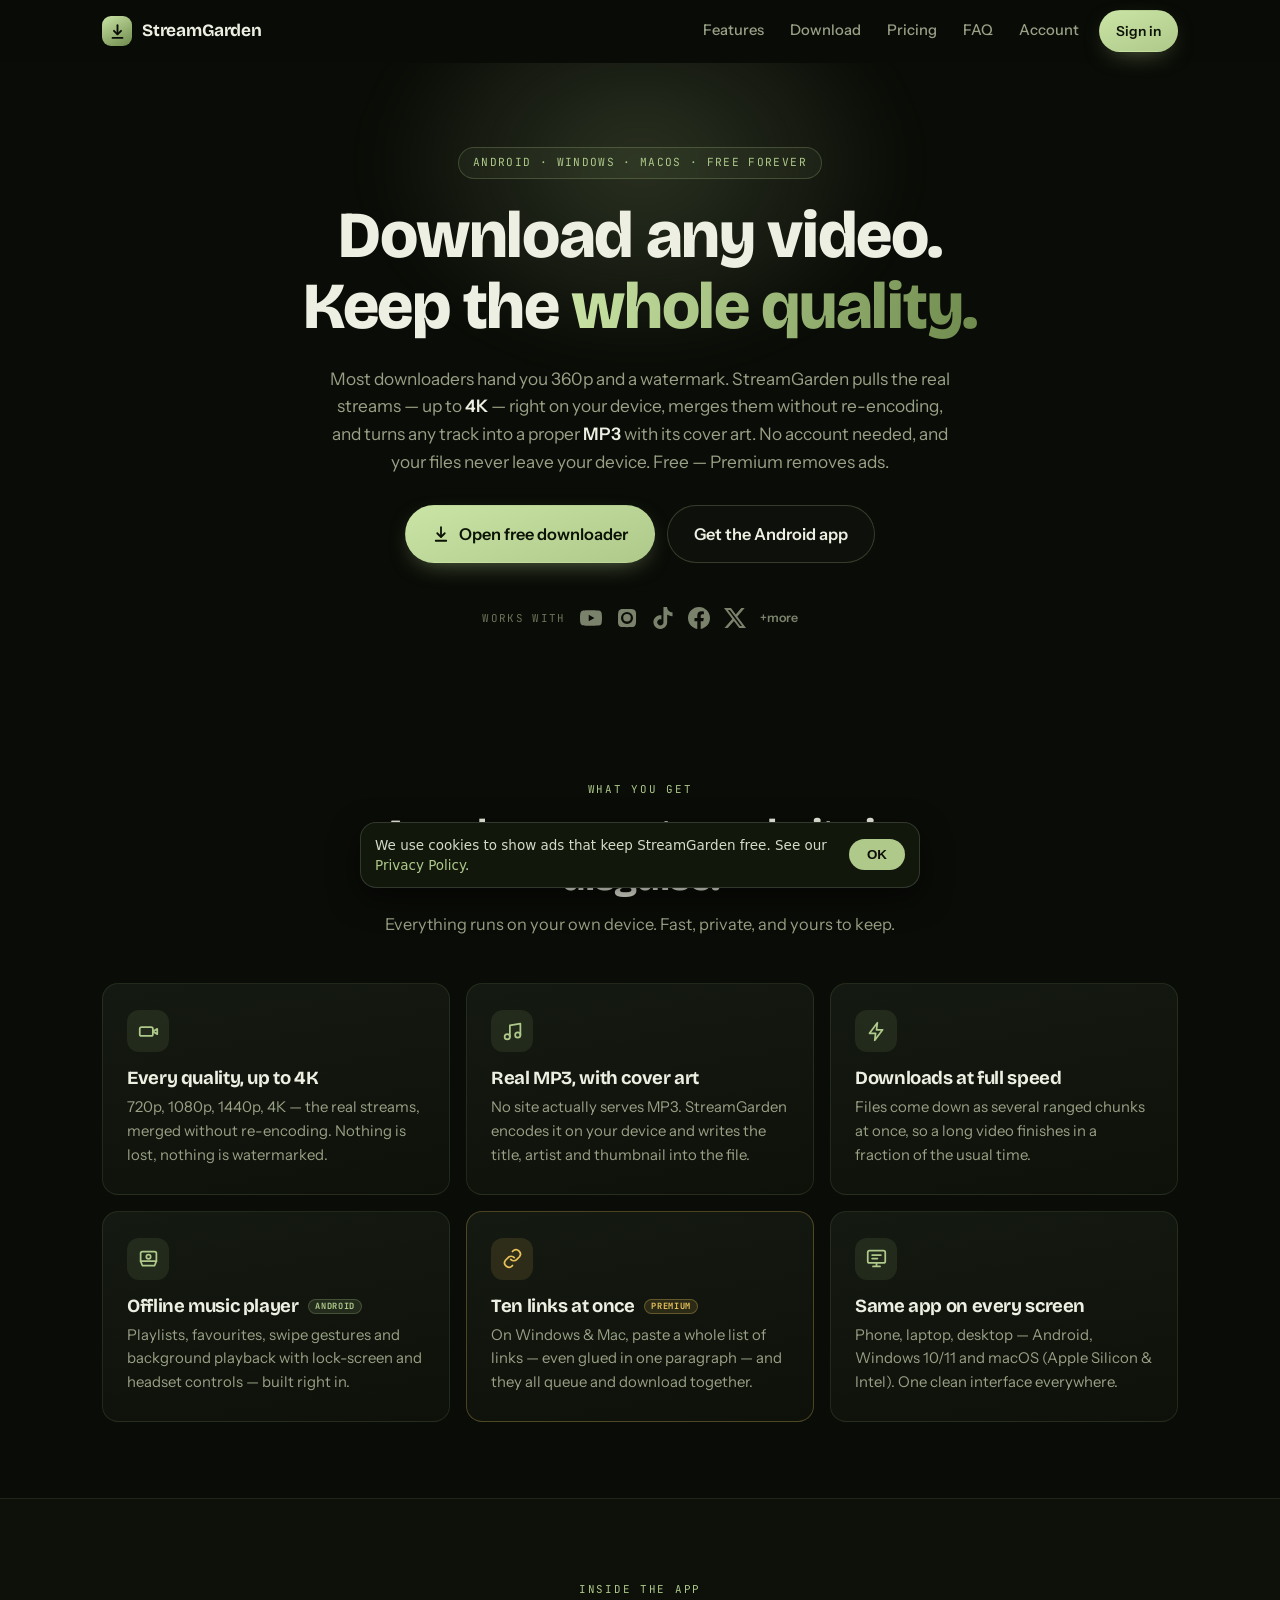
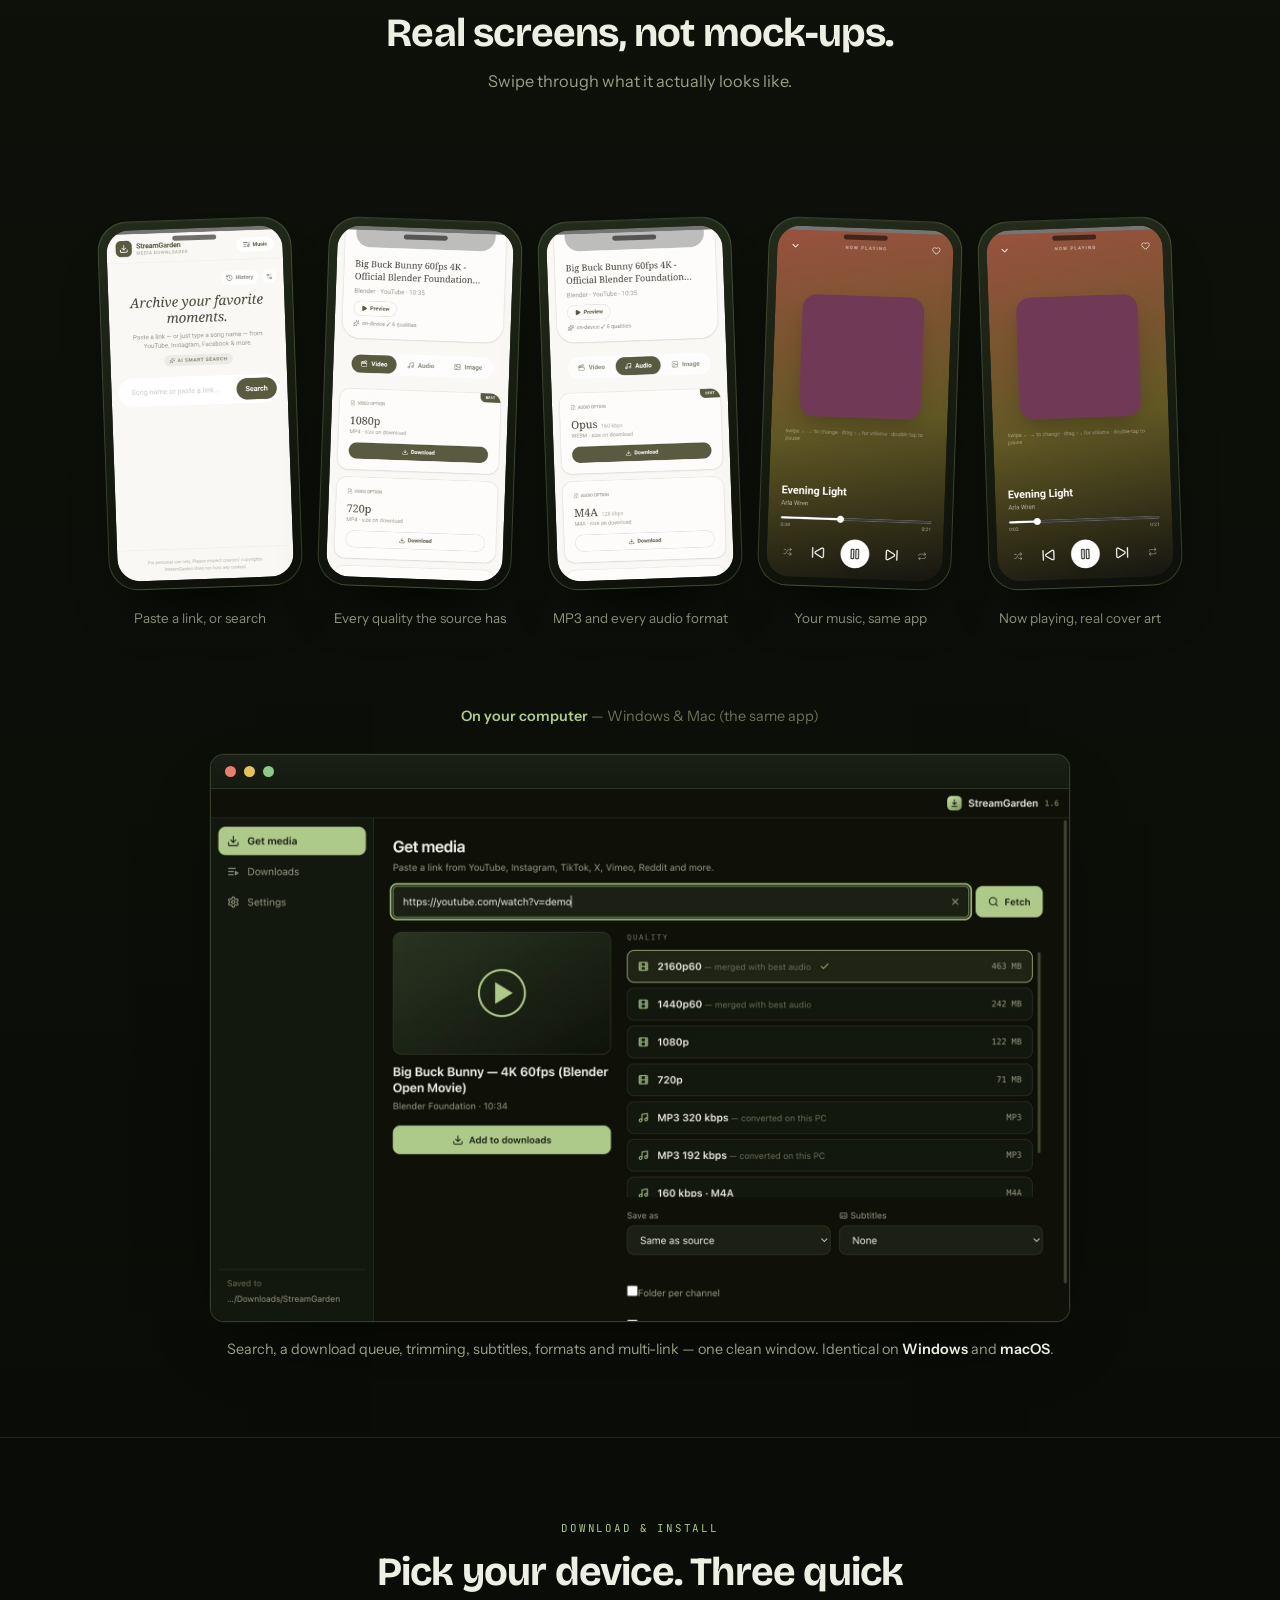
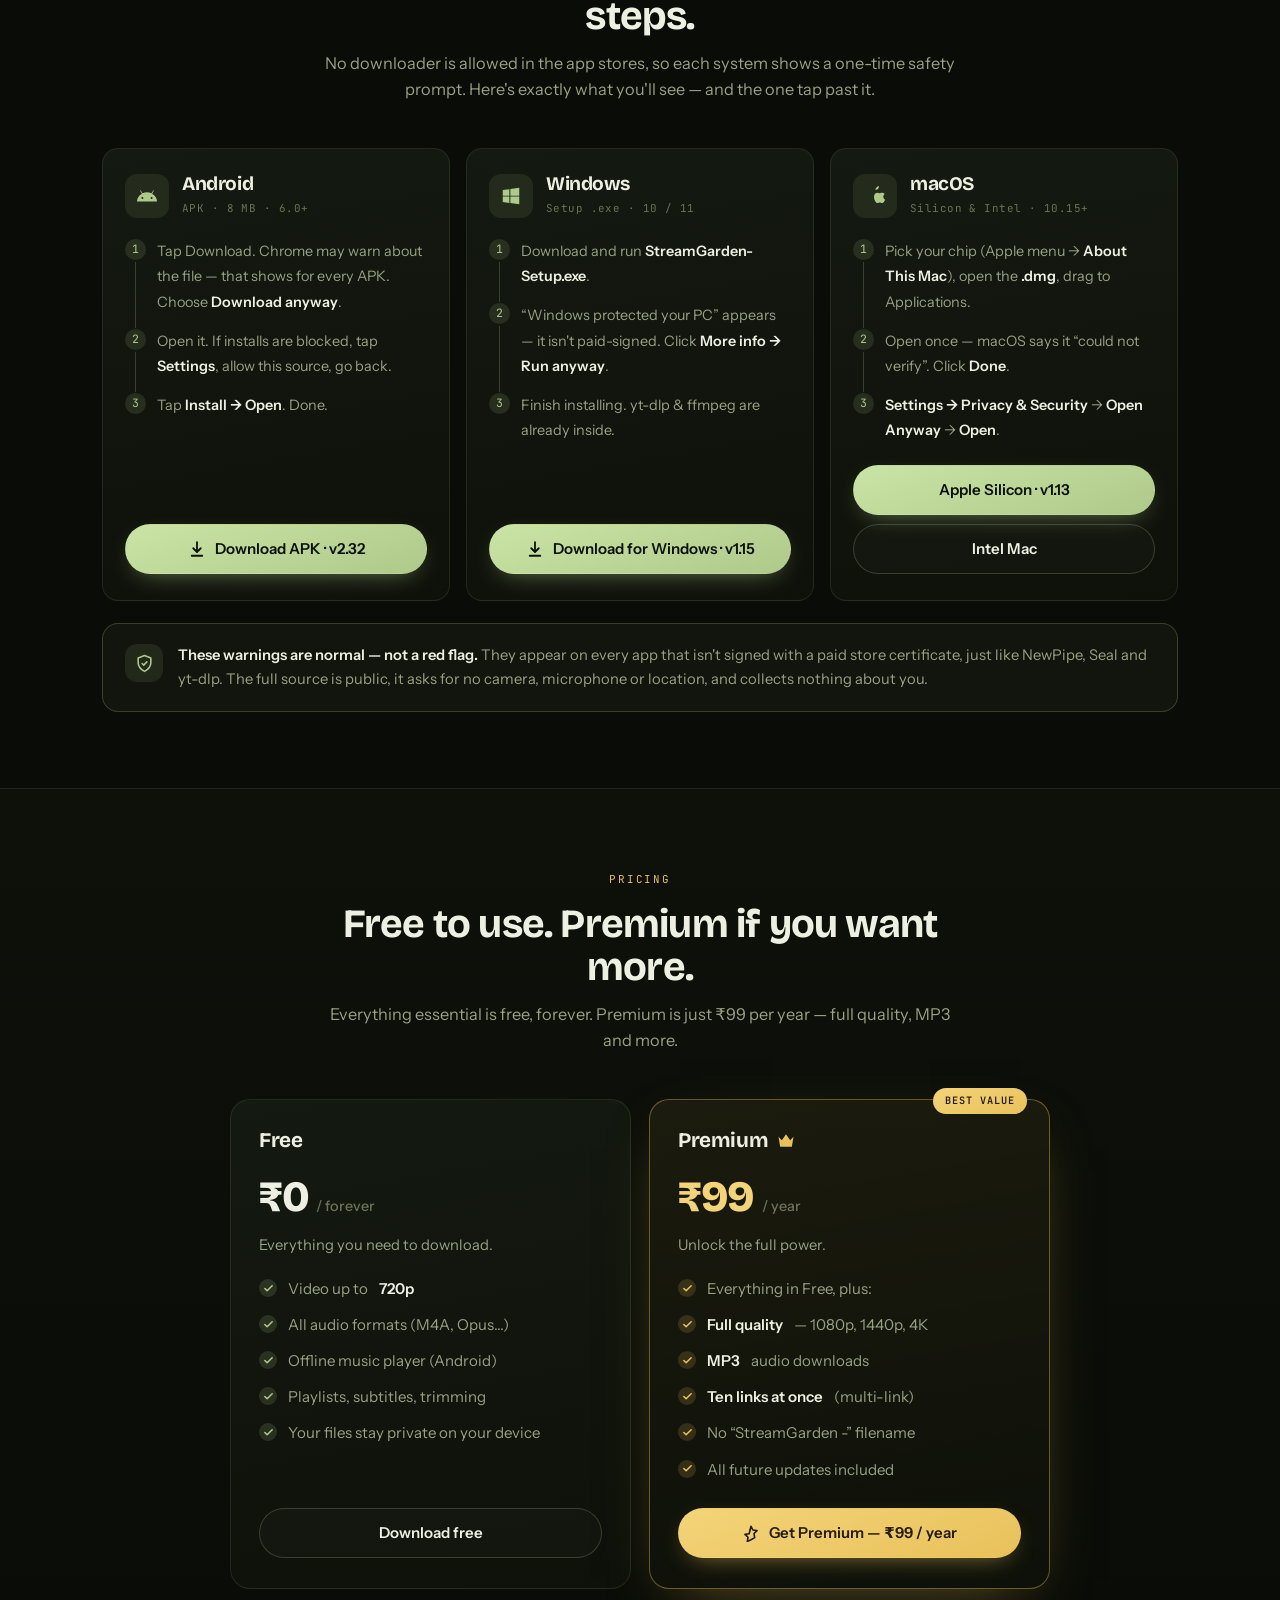
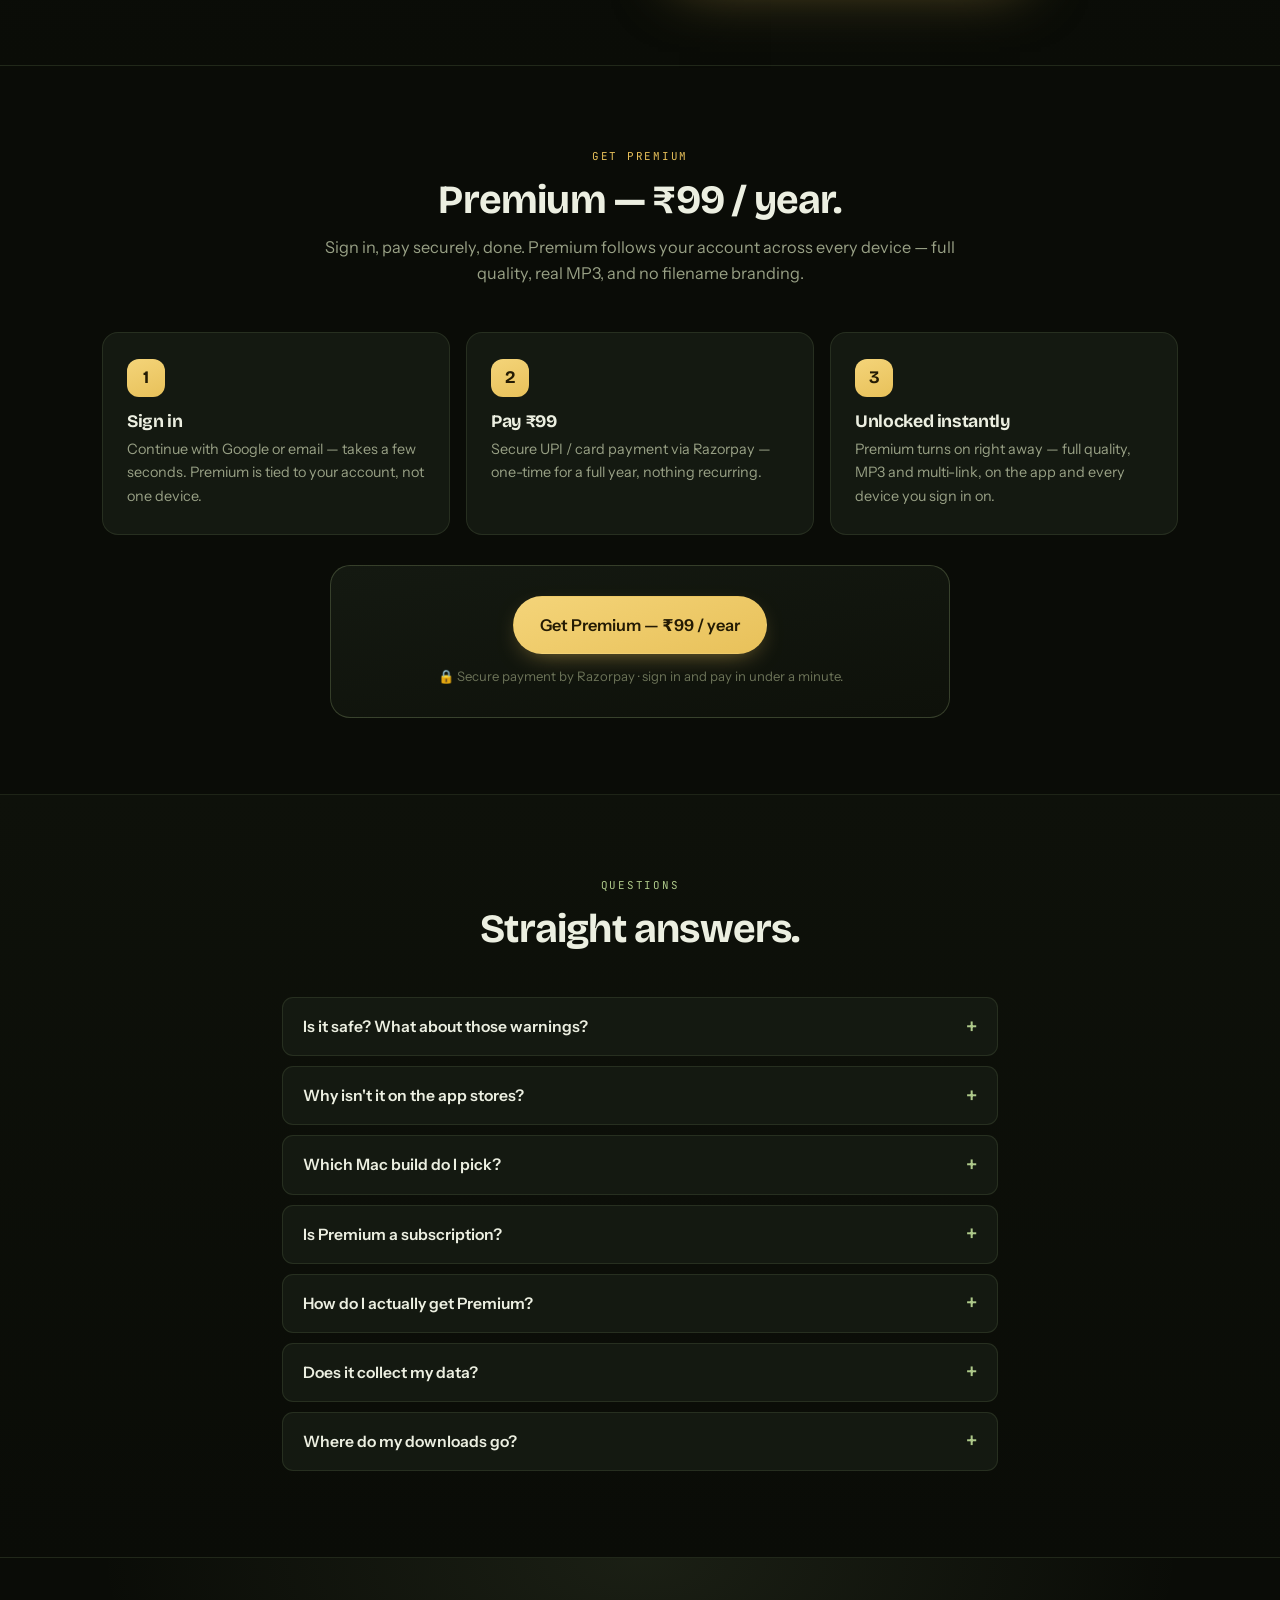
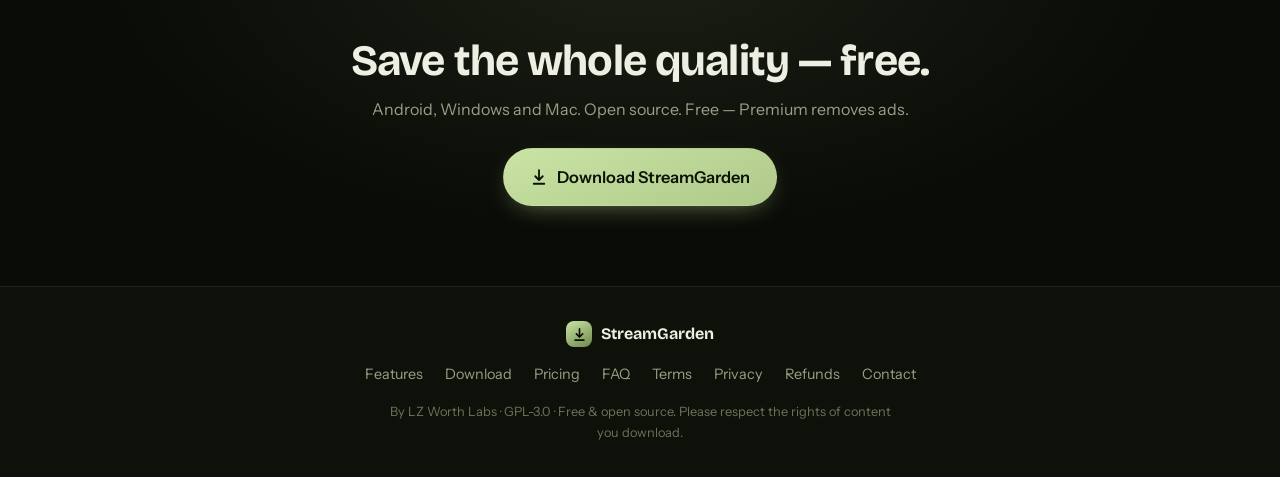
==== index.html @ 875a2d2d "Security: block foreign-site hotlinking of /api/dl; welcome email on new account (webhook + Gmail SM" ====
<!doctype html>
<html lang="en">
<head>
<meta charset="utf-8" />
<meta name="viewport" content="width=device-width, initial-scale=1, viewport-fit=cover" />
<title>StreamGarden — Free Video &amp; Audio Downloader for Android, Windows &amp; Mac</title>
<meta name="description" content="StreamGarden is a free, open-source video and audio downloader for Android, Windows and Mac. Save from YouTube, Instagram, TikTok, Facebook and more — every quality up to 4K, real MP3 with cover art. Free forever — go Premium to remove ads." />
<meta name="keywords" content="StreamGarden, streamgd, video downloader, audio downloader, YouTube downloader, Instagram downloader, TikTok downloader, MP3 downloader, 4K downloader, Android, Windows, Mac, free, open source" />
<meta name="author" content="LZ Worth Labs" />
<meta name="monetag" content="d1b7d76217ab1a507c1bd36895297cc0" />
<meta name="robots" content="index, follow, max-image-preview:large" />
<meta name="theme-color" content="#0A0C07" />
<link rel="canonical" href="https://streamgd.lzworth.in/" />

<meta property="og:type" content="website" />
<meta property="og:site_name" content="StreamGarden" />
<meta property="og:url" content="https://streamgd.lzworth.in/" />
<meta property="og:title" content="StreamGarden — download any video, keep the whole quality" />
<meta property="og:description" content="Free video &amp; audio downloader for Android, Windows and Mac. Every quality up to 4K, real MP3 with cover art, an offline music player. Open source. Free — Premium removes ads." />
<meta property="og:image" content="https://streamgd.lzworth.in/shots/04-qualities.jpg" />
<meta property="og:image:width" content="620" />
<meta property="og:image:height" content="1234" />

<meta name="twitter:card" content="summary_large_image" />
<meta name="twitter:title" content="StreamGarden — download any video, keep the whole quality" />
<meta name="twitter:description" content="Free video &amp; audio downloader for Android, Windows and Mac. Up to 4K, real MP3, offline music player. Open source." />
<meta name="twitter:image" content="https://streamgd.lzworth.in/shots/04-qualities.jpg" />

<script type="application/ld+json">
{
  "@context": "https://schema.org",
  "@type": "SoftwareApplication",
  "name": "StreamGarden",
  "alternateName": "streamgd",
  "url": "https://streamgd.lzworth.in/",
  "operatingSystem": "Android, Windows, macOS",
  "applicationCategory": "MultimediaApplication",
  "description": "Free, open-source video and audio downloader for Android, Windows and Mac. Save from YouTube, Instagram, TikTok, Facebook and more — every quality up to 4K, real MP3 with cover art.",
  "softwareVersion": "2.32",
  "offers": { "@type": "Offer", "price": "0", "priceCurrency": "INR" },
  "publisher": { "@type": "Organization", "name": "LZ Worth Labs", "url": "https://streamgd.lzworth.in/" }
}
</script>

<script type="application/ld+json">
{
  "@context": "https://schema.org",
  "@type": "WebSite",
  "name": "StreamGarden",
  "url": "https://streamgd.lzworth.in/",
  "publisher": { "@type": "Organization", "name": "LZ Worth Labs" }
}
</script>

<link rel="preconnect" href="https://fonts.googleapis.com" />
<link rel="preconnect" href="https://fonts.gstatic.com" crossorigin />
<link href="https://fonts.googleapis.com/css2?family=Bricolage+Grotesque:opsz,wght@12..96,500;12..96,600;12..96,700;12..96,800&family=Instrument+Sans:wght@400;500;600&family=JetBrains+Mono:wght@500&display=swap" rel="stylesheet" />
<link rel="stylesheet" href="styles.css" />
<link rel="icon" href="data:image/svg+xml,%3Csvg xmlns='http://www.w3.org/2000/svg' viewBox='0 0 32 32'%3E%3Crect width='32' height='32' rx='9' fill='%23AEC98A'/%3E%3Cpath d='M16 7v12m-5-5 5 5 5-5M9 25h14' stroke='%23101408' stroke-width='2.6' stroke-linecap='round' stroke-linejoin='round' fill='none'/%3E%3C/svg%3E" />
</head>
<body>

<!-- Password-reset links can land on the homepage (Supabase Site URL) instead of the
     account page. If we see a recovery token here, forward it to account.html intact. -->
<script>
(function(){
  var h=location.hash||'', q=location.search||'';
  if((h+q).indexOf('type=recovery')>-1||(h+q).indexOf('access_token=')>-1||/[?#].*code=/.test(h+q)){
    location.replace('/account.html'+q+h);
  }
})();
</script>

<!-- ═══════════════ header ═══════════════ -->
<header id="hdr">
  <div class="wrap bar">
    <a class="brand" href="#top">
      <span class="logo"><svg viewBox="0 0 24 24" fill="none" stroke="#0A0C07" stroke-width="2.6" stroke-linecap="round" stroke-linejoin="round"><path d="M12 3v12"/><path d="m7 11 5 5 5-5"/><path d="M5 21h14"/></svg></span>
      StreamGarden
    </a>
    <nav class="links">
      <a href="#features">Features</a>
      <a href="#download">Download</a>
      <a href="#pricing">Pricing</a>
      <a href="#faq">FAQ</a>
      <a href="/account.html" id="accountNav">Account</a>
    </nav>
    <a href="/account.html" id="authBtn" class="btn btn-sage btn-sm">Sign in</a>
  </div>
</header>

<main id="top">

  <!-- ═══════════════ hero ═══════════════ -->
  <section class="hero">
    <div class="glow"></div>
    <div class="wrap hero-in reveal">
      <span class="pill-eyebrow">Android · Windows · macOS · Free forever</span>
      <h1>Download any video.<br />Keep the <span class="grad">whole quality.</span></h1>
      <p class="lede">
        Most downloaders hand you 360p and a watermark. StreamGarden pulls the real streams —
        up to <b>4K</b> — right on your device, merges them without re-encoding, and turns any
        track into a proper <b>MP3</b> with its cover art. No account needed, and your files never
        leave your device. Free — Premium removes ads.
      </p>
      <div class="hero-cta">
        <a href="/app" class="btn btn-sage btn-lg">
          <svg viewBox="0 0 24 24" fill="none" stroke="currentColor" stroke-width="2.4" stroke-linecap="round" stroke-linejoin="round"><path d="M12 3v12"/><path d="m7 11 5 5 5-5"/><path d="M5 21h14"/></svg>
          Open free downloader
        </a>
        <a href="#download" class="btn btn-ghost btn-lg">Get the Android app</a>
      </div>
      <div class="works">
        <span class="works-label">Works with</span>
        <span class="w-ic" title="YouTube"><svg viewBox="0 0 24 24" fill="currentColor"><path d="M23.5 6.2a3 3 0 0 0-2.1-2.1C19.5 3.5 12 3.5 12 3.5s-7.5 0-9.4.5A3 3 0 0 0 .5 6.2C0 8.1 0 12 0 12s0 3.9.5 5.8a3 3 0 0 0 2.1 2.1c1.9.6 9.4.6 9.4.6s7.5 0 9.4-.5a3 3 0 0 0 2.1-2.1C24 15.9 24 12 24 12s0-3.9-.5-5.8ZM9.5 15.6V8.4l6.3 3.6-6.3 3.6Z"/></svg></span>
        <span class="w-ic" title="Instagram"><svg viewBox="0 0 24 24" fill="currentColor"><path d="M12 2.2c3.2 0 3.6 0 4.9.1 1.2.1 1.8.3 2.2.4.6.2 1 .5 1.4.9.4.4.7.8.9 1.4.2.4.4 1 .4 2.2.1 1.3.1 1.7.1 4.9s0 3.6-.1 4.9c-.1 1.2-.3 1.8-.4 2.2-.2.6-.5 1-.9 1.4-.4.4-.8.7-1.4.9-.4.2-1 .4-2.2.4-1.3.1-1.7.1-4.9.1s-3.6 0-4.9-.1c-1.2-.1-1.8-.3-2.2-.4a3.8 3.8 0 0 1-1.4-.9 3.8 3.8 0 0 1-.9-1.4c-.2-.4-.4-1-.4-2.2C2.2 15.6 2.2 15.2 2.2 12s0-3.6.1-4.9c.1-1.2.3-1.8.4-2.2.2-.6.5-1 .9-1.4.4-.4.8-.7 1.4-.9.4-.2 1-.4 2.2-.4C8.4 2.2 8.8 2.2 12 2.2Zm0 3.2A6.4 6.4 0 1 0 12 18.6 6.4 6.4 0 0 0 12 5.4Zm0 10.5A4.1 4.1 0 1 1 12 7.7a4.1 4.1 0 0 1 0 8.2Zm6.6-10.8a1.5 1.5 0 1 1-3 0 1.5 1.5 0 0 1 3 0Z"/></svg></span>
        <span class="w-ic" title="TikTok"><svg viewBox="0 0 24 24" fill="currentColor"><path d="M12.5.02c1.31-.02 2.61-.01 3.91-.02.08 1.53.63 3.09 1.75 4.17 1.12 1.11 2.7 1.62 4.24 1.79v4.03c-1.44-.05-2.89-.35-4.2-.97-.57-.26-1.1-.59-1.62-.93-.01 2.92.01 5.84-.02 8.75-.08 1.4-.54 2.79-1.35 3.94-1.31 1.92-3.58 3.17-5.91 3.21-1.43.08-2.86-.31-4.08-1.03-2.02-1.19-3.44-3.37-3.65-5.71-.02-.5-.03-1-.01-1.49.18-1.9 1.12-3.72 2.58-4.96 1.66-1.44 3.98-2.13 6.15-1.72.02 1.48-.04 2.96-.04 4.44-.99-.32-2.15-.23-3.02.37-.63.41-1.11 1.04-1.36 1.75-.21.51-.15 1.07-.14 1.61.24 1.64 1.82 3.02 3.5 2.87 1.12-.01 2.19-.66 2.77-1.61.19-.33.4-.67.41-1.06.1-1.79.06-3.57.07-5.36.01-4.03-.01-8.05.02-12.07Z"/></svg></span>
        <span class="w-ic" title="Facebook"><svg viewBox="0 0 24 24" fill="currentColor"><path d="M24 12.07C24 5.44 18.63.07 12 .07S0 5.44 0 12.07c0 5.99 4.39 10.95 10.13 11.85v-8.38H7.08v-3.47h3.05V9.43c0-3.01 1.79-4.67 4.53-4.67 1.31 0 2.69.24 2.69.24v2.95h-1.51c-1.49 0-1.96.93-1.96 1.87v2.25h3.33l-.53 3.47h-2.8v8.38C19.61 23.02 24 18.06 24 12.07Z"/></svg></span>
        <span class="w-ic" title="X"><svg viewBox="0 0 24 24" fill="currentColor"><path d="M18.9 1.15h3.68l-8.04 9.19L24 22.85h-7.41l-5.8-7.58-6.64 7.58H.47l8.6-9.83L0 1.15h7.59l5.24 6.93 6.07-6.93Zm-1.29 19.49h2.04L6.49 3.24H4.3l13.31 17.4Z"/></svg></span>
        <span class="w-ic" title="Vimeo, Reddit, SoundCloud, Twitch & more">+more</span>
      </div>
    </div>
  </section>

  <!-- ═══════════════ features ═══════════════ -->
  <section class="sec" id="features">
    <div class="wrap">
      <div class="sec-head reveal">
        <span class="tag">What you get</span>
        <h2>A real app — not a website in disguise.</h2>
        <p>Everything runs on your own device. Fast, private, and yours to keep.</p>
      </div>
      <div class="feat-grid">
        <article class="feat reveal">
          <span class="fic"><svg viewBox="0 0 24 24" fill="none" stroke="currentColor" stroke-width="2" stroke-linecap="round" stroke-linejoin="round"><rect x="2" y="7" width="15" height="10" rx="2"/><path d="m17 12 5-3v6l-5-3Z"/></svg></span>
          <h3>Every quality, up to 4K</h3>
          <p>720p, 1080p, 1440p, 4K — the real streams, merged without re-encoding. Nothing is lost, nothing is watermarked.</p>
        </article>
        <article class="feat reveal">
          <span class="fic"><svg viewBox="0 0 24 24" fill="none" stroke="currentColor" stroke-width="2" stroke-linecap="round" stroke-linejoin="round"><path d="M9 18V5l12-2v13"/><circle cx="6" cy="18" r="3"/><circle cx="18" cy="16" r="3"/></svg></span>
          <h3>Real MP3, with cover art</h3>
          <p>No site actually serves MP3. StreamGarden encodes it on your device and writes the title, artist and thumbnail into the file.</p>
        </article>
        <article class="feat reveal">
          <span class="fic"><svg viewBox="0 0 24 24" fill="none" stroke="currentColor" stroke-width="2" stroke-linecap="round" stroke-linejoin="round"><path d="m13 2-9 12h7l-1 8 9-12h-7l1-8Z"/></svg></span>
          <h3>Downloads at full speed</h3>
          <p>Files come down as several ranged chunks at once, so a long video finishes in a fraction of the usual time.</p>
        </article>
        <article class="feat reveal">
          <span class="fic"><svg viewBox="0 0 24 24" fill="none" stroke="currentColor" stroke-width="2" stroke-linecap="round" stroke-linejoin="round"><path d="M21 15V6a2 2 0 0 0-2-2H5a2 2 0 0 0-2 2v9"/><path d="M3 15h18l-2 5H5l-2-5Z"/><circle cx="12" cy="10" r="2.5"/></svg></span>
          <h3>Offline music player <span class="mini">Android</span></h3>
          <p>Playlists, favourites, swipe gestures and background playback with lock-screen and headset controls — built right in.</p>
        </article>
        <article class="feat reveal gold-edge">
          <span class="fic gold"><svg viewBox="0 0 24 24" fill="none" stroke="currentColor" stroke-width="2" stroke-linecap="round" stroke-linejoin="round"><path d="M10 13a5 5 0 0 0 7 0l3-3a5 5 0 0 0-7-7l-1 1"/><path d="M14 11a5 5 0 0 0-7 0l-3 3a5 5 0 0 0 7 7l1-1"/></svg></span>
          <h3>Ten links at once <span class="mini gold-mini">Premium</span></h3>
          <p>On Windows &amp; Mac, paste a whole list of links — even glued in one paragraph — and they all queue and download together.</p>
        </article>
        <article class="feat reveal">
          <span class="fic"><svg viewBox="0 0 24 24" fill="none" stroke="currentColor" stroke-width="2" stroke-linecap="round" stroke-linejoin="round"><rect x="2" y="3" width="20" height="14" rx="2"/><path d="M8 21h8M12 17v4M7 8h10M7 12h6"/></svg></span>
          <h3>Same app on every screen</h3>
          <p>Phone, laptop, desktop — Android, Windows 10/11 and macOS (Apple Silicon &amp; Intel). One clean interface everywhere.</p>
        </article>
      </div>
    </div>
  </section>

  <!-- ═══════════════ screenshots ═══════════════ -->
  <section class="sec alt" id="screens">
    <div class="wrap">
      <div class="sec-head reveal">
        <span class="tag">Inside the app</span>
        <h2>Real screens, not mock-ups.</h2>
        <p>Swipe through what it actually looks like.</p>
      </div>
      <p class="shots-label reveal"><span>On your phone</span> — Android</p>
      <div class="phones reveal">
        <figure class="phone"><div class="phone-frame"><span class="notch"></span><img src="shots/01-home.jpg" alt="Home screen" loading="lazy" /></div><figcaption>Paste a link, or search</figcaption></figure>
        <figure class="phone"><div class="phone-frame"><span class="notch"></span><img src="shots/04-qualities.jpg" alt="Quality options" loading="lazy" /></div><figcaption>Every quality the source has</figcaption></figure>
        <figure class="phone"><div class="phone-frame"><span class="notch"></span><img src="shots/05-audio.jpg" alt="Audio formats" loading="lazy" /></div><figcaption>MP3 and every audio format</figcaption></figure>
        <figure class="phone"><div class="phone-frame"><span class="notch"></span><img src="shots/02-music-library.jpg" alt="Music library" loading="lazy" /></div><figcaption>Your music, same app</figcaption></figure>
        <figure class="phone"><div class="phone-frame"><span class="notch"></span><img src="shots/03-now-playing.jpg" alt="Now playing" loading="lazy" /></div><figcaption>Now playing, real cover art</figcaption></figure>
      </div>

      <p class="shots-label reveal" style="margin-top:42px"><span>On your computer</span> — Windows &amp; Mac (the same app)</p>
      <div class="desktop-show reveal">
        <div class="dsk-frame">
          <div class="dsk-bar"><i></i><i></i><i></i></div>
          <img src="shots/06-desktop.jpg" alt="StreamGarden desktop app on Windows and Mac — quality picker" loading="lazy" />
        </div>
        <p class="dsk-cap">Search, a download queue, trimming, subtitles, formats and multi-link — one clean window. Identical on <b>Windows</b> and <b>macOS</b>.</p>
      </div>
    </div>
  </section>

  <!-- ═══════════════ download ═══════════════ -->
  <section class="sec" id="download">
    <div class="wrap">
      <div class="sec-head reveal">
        <span class="tag">Download &amp; install</span>
        <h2>Pick your device. Three quick steps.</h2>
        <p>No downloader is allowed in the app stores, so each system shows a one-time safety prompt. Here's exactly what you'll see — and the one tap past it.</p>
      </div>

      <div class="dl-grid">
        <!-- Android -->
        <article class="dlc reveal">
          <div class="dlc-top">
            <span class="pic"><svg viewBox="0 0 24 24" fill="currentColor"><path d="M17.6 9.48l1.84-3.18a.4.4 0 0 0-.7-.4l-1.87 3.23a11.4 11.4 0 0 0-9.74 0L5.26 5.9a.4.4 0 1 0-.7.4L6.4 9.48A10.7 10.7 0 0 0 1 18h22a10.7 10.7 0 0 0-5.4-8.52ZM7 15.25a1.1 1.1 0 1 1 0-2.2 1.1 1.1 0 0 1 0 2.2Zm10 0a1.1 1.1 0 1 1 0-2.2 1.1 1.1 0 0 1 0 2.2Z"/></svg></span>
            <div><h3>Android</h3><span class="muted">APK · 8 MB · 6.0+</span></div>
          </div>
          <ol class="steps">
            <li><span>Tap Download. Chrome may warn about the file — that shows for every APK. Choose <b>Download anyway</b>.</span></li>
            <li><span>Open it. If installs are blocked, tap <b>Settings</b>, allow this source, go back.</span></li>
            <li><span>Tap <b>Install → Open</b>. Done.</span></li>
          </ol>
          <a class="btn btn-sage dl-btn" href="StreamGarden.apk" download>
            <svg viewBox="0 0 24 24" fill="none" stroke="currentColor" stroke-width="2.4" stroke-linecap="round" stroke-linejoin="round"><path d="M12 3v12"/><path d="m7 11 5 5 5-5"/><path d="M5 21h14"/></svg>
            Download APK · v2.32
          </a>
        </article>

        <!-- Windows -->
        <article class="dlc reveal">
          <div class="dlc-top">
            <span class="pic"><svg viewBox="0 0 24 24" fill="currentColor"><path d="M3 5.5 10.2 4.5v7.1H3V5.5Zm0 13L10.2 19.5v-7H3v6ZM11.3 4.35 21 3v8.6h-9.7V4.35Zm0 15.3L21 21v-8.5h-9.7v7.15Z"/></svg></span>
            <div><h3>Windows</h3><span class="muted">Setup .exe · 10 / 11</span></div>
          </div>
          <ol class="steps">
            <li><span>Download and run <b>StreamGarden-Setup.exe</b>.</span></li>
            <li><span>“Windows protected your PC” appears — it isn't paid-signed. Click <b>More info → Run anyway</b>.</span></li>
            <li><span>Finish installing. yt-dlp &amp; ffmpeg are already inside.</span></li>
          </ol>
          <a class="btn btn-sage dl-btn" href="https://github.com/Obitouchiha002/streamgarden-pc/releases/download/v1.15/StreamGarden-Setup.exe" download>
            <svg viewBox="0 0 24 24" fill="none" stroke="currentColor" stroke-width="2.4" stroke-linecap="round" stroke-linejoin="round"><path d="M12 3v12"/><path d="m7 11 5 5 5-5"/><path d="M5 21h14"/></svg>
            Download for Windows · v1.15
          </a>
        </article>

        <!-- Mac -->
        <article class="dlc reveal">
          <div class="dlc-top">
            <span class="pic"><svg viewBox="0 0 24 24" fill="currentColor"><path d="M16.37 1.43c.09 1-.31 1.96-.94 2.66-.67.74-1.77 1.31-2.83 1.23-.11-.98.36-1.98.95-2.61.68-.73 1.85-1.28 2.82-1.28ZM19.9 8.4c-1.22-.06-2.26.69-2.85.69-.6 0-1.5-.66-2.47-.64-1.27.02-2.44.74-3.09 1.88-1.32 2.29-.34 5.68.95 7.54.63.91 1.38 1.93 2.36 1.89.95-.04 1.31-.61 2.45-.61 1.14 0 1.47.61 2.47.59 1.02-.02 1.67-.92 2.29-1.84.72-1.05 1.02-2.07 1.04-2.12-.02-.01-2-.77-2.02-3.05-.02-1.9 1.56-2.81 1.63-2.86-.89-1.31-2.28-1.46-2.77-1.49Z"/></svg></span>
            <div><h3>macOS</h3><span class="muted">Silicon &amp; Intel · 10.15+</span></div>
          </div>
          <ol class="steps">
            <li><span>Pick your chip (Apple menu → <b>About This Mac</b>), open the <b>.dmg</b>, drag to Applications.</span></li>
            <li><span>Open once — macOS says it “could not verify”. Click <b>Done</b>.</span></li>
            <li><span><b>Settings → Privacy &amp; Security</b> → <b>Open Anyway</b> → <b>Open</b>.</span></li>
          </ol>
          <div class="mac-btns">
            <a class="btn btn-sage dl-btn" href="https://github.com/Obitouchiha002/streamgarden-mac/releases/download/v1.13/StreamGarden-mac-arm64.dmg" download>Apple Silicon · v1.13</a>
            <a class="btn btn-ghost dl-btn" href="https://github.com/Obitouchiha002/streamgarden-mac/releases/download/v1.13/StreamGarden-mac-x64.dmg" download>Intel Mac</a>
          </div>
        </article>
      </div>

      <div class="safe reveal">
        <span class="pic"><svg viewBox="0 0 24 24" fill="none" stroke="currentColor" stroke-width="2" stroke-linecap="round" stroke-linejoin="round"><path d="M12 2 4 5v6c0 5 3.4 8.5 8 11 4.6-2.5 8-6 8-11V5l-8-3Z"/><path d="m9 12 2 2 4-4"/></svg></span>
        <p><b>These warnings are normal — not a red flag.</b> They appear on every app that isn't signed with a paid store certificate, just like NewPipe, Seal and yt-dlp. The full source is public, it asks for no camera, microphone or location, and collects nothing about you.</p>
      </div>
    </div>
  </section>

  <!-- ═══════════════ pricing ═══════════════ -->
  <section class="sec alt" id="pricing">
    <div class="wrap">
      <div class="sec-head reveal">
        <span class="tag gold-tag">Pricing</span>
        <h2>Free to use. Premium if you want more.</h2>
        <p>Everything essential is free, forever. Premium is just ₹99 per year — full quality, MP3 and more.</p>
      </div>

      <div class="price-grid">
        <article class="plan reveal">
          <div class="plan-head">
            <h3>Free</h3>
            <div class="price">₹0<span>/ forever</span></div>
            <p class="plan-sub">Everything you need to download.</p>
          </div>
          <ul class="plan-list">
            <li><i class="ck"></i> Video up to <b>720p</b></li>
            <li><i class="ck"></i> All audio formats (M4A, Opus…)</li>
            <li><i class="ck"></i> Offline music player (Android)</li>
            <li><i class="ck"></i> Playlists, subtitles, trimming</li>
            <li><i class="ck"></i> Your files stay private on your device</li>
          </ul>
          <a href="#download" class="btn btn-ghost" style="width:100%">Download free</a>
        </article>

        <article class="plan premium reveal">
          <span class="ribbon">Best value</span>
          <div class="plan-head">
            <h3>Premium <svg class="crown" viewBox="0 0 24 24" fill="currentColor"><path d="M3 7l4 4 5-7 5 7 4-4-2 12H5L3 7Z"/></svg></h3>
            <div class="price gold-price">₹99<span>/ year</span></div>
            <p class="plan-sub">Unlock the full power.</p>
          </div>
          <ul class="plan-list">
            <li><i class="ck gold-ck"></i> Everything in Free, plus:</li>
            <li><i class="ck gold-ck"></i> <b>Full quality</b> — 1080p, 1440p, 4K</li>
            <li><i class="ck gold-ck"></i> <b>MP3</b> audio downloads</li>
            <li><i class="ck gold-ck"></i> <b>Ten links at once</b> (multi-link)</li>
            <li><i class="ck gold-ck"></i> No “StreamGarden -” filename</li>
            <li><i class="ck gold-ck"></i> All future updates included</li>
          </ul>
          <a href="/account.html" class="btn btn-gold" style="width:100%">
            <svg viewBox="0 0 24 24" fill="none" stroke="currentColor" stroke-width="2.2" stroke-linecap="round" stroke-linejoin="round"><path d="m12 3 2.5 5 5.5.8-4 3.9.9 5.5L12 21l-4.9 2.2.9-5.5-4-3.9 5.5-.8L12 3Z"/></svg>
            Get Premium — ₹99 / year
          </a>
        </article>
      </div>
    </div>
  </section>

  <!-- ═══════════════ how to get premium ═══════════════ -->
  <section class="sec" id="getpremium">
    <div class="wrap">
      <div class="sec-head reveal">
        <span class="tag gold-tag">Get Premium</span>
        <h2>Premium — ₹99 / year.</h2>
        <p>Sign in, pay securely, done. Premium follows your account across every device — full quality, real MP3, and no filename branding.</p>
      </div>

      <div class="how-grid">
        <article class="how reveal">
          <span class="hn">1</span>
          <h3>Sign in</h3>
          <p>Continue with Google or email — takes a few seconds. Premium is tied to your account, not one device.</p>
        </article>
        <article class="how reveal">
          <span class="hn">2</span>
          <h3>Pay ₹99</h3>
          <p>Secure UPI / card payment via Razorpay — one-time for a full year, nothing recurring.</p>
        </article>
        <article class="how reveal">
          <span class="hn">3</span>
          <h3>Unlocked instantly</h3>
          <p>Premium turns on right away — full quality, MP3 and multi-link, on the app and every device you sign in on.</p>
        </article>
      </div>

      <div class="msg-box reveal" style="text-align:center">
        <a class="btn btn-gold btn-lg" href="/account.html">
          Get Premium — ₹99 / year
        </a>
        <p class="msg-note">🔒 Secure payment by Razorpay · sign in and pay in under a minute.</p>
      </div>
    </div>
  </section>

  <!-- ═══════════════ faq ═══════════════ -->
  <section class="sec alt" id="faq">
    <div class="wrap narrow">
      <div class="sec-head reveal">
        <span class="tag">Questions</span>
        <h2>Straight answers.</h2>
      </div>
      <div class="faq reveal">
        <details><summary>Is it safe? What about those warnings?</summary><p>Yes. The full source is public and it asks for no camera, microphone, location or contacts. The prompts — Chrome's APK notice, “Windows protected your PC”, macOS's “could not verify” — appear only because the app isn't signed with a paid store certificate, not because anything is wrong. Every open-source downloader ships this way.</p></details>
        <details><summary>Why isn't it on the app stores?</summary><p>Google and Apple don't allow apps that download from platforms like YouTube. That's why NewPipe, Seal and every similar app are distributed outside the stores — exactly like this.</p></details>
        <details><summary>Which Mac build do I pick?</summary><p>Apple menu → <b>About This Mac</b>. “Apple M1/M2/M3…” → choose <b>Apple Silicon</b>; “Intel” → choose <b>Intel</b>. Same app either way.</p></details>
        <details><summary>Is Premium a subscription?</summary><p>No. It's a single ₹99 payment, unlocked for life on your device, including all future updates. No renewals, no recurring charge.</p></details>
        <details><summary>How do I actually get Premium?</summary><p>Message us on WhatsApp (button above), pay ₹99 by UPI, send the screenshot. We flip your device to Premium instantly. No card details ever leave your hands.</p></details>
        <details><summary>Does it collect my data?</summary><p>The app doesn't run analytics and never touches your files or activity — it only registers a device identifier so updates and Premium can be applied. The website is free and shows ads (via Monetag) to cover costs; Premium removes ads. See our <a href="/privacy.html">Privacy Policy</a>.</p></details>
        <details><summary>Where do my downloads go?</summary><p>Into a <b>StreamGarden</b> folder in your normal Downloads / storage — ordinary files, visible to every gallery, file manager and music player.</p></details>
      </div>
    </div>
  </section>

  <!-- ═══════════════ final CTA ═══════════════ -->
  <section class="final reveal">
    <div class="wrap">
      <h2>Save the whole quality — free.</h2>
      <p>Android, Windows and Mac. Open source. Free — Premium removes ads.</p>
      <a href="#download" class="btn btn-sage btn-lg">
        <svg viewBox="0 0 24 24" fill="none" stroke="currentColor" stroke-width="2.4" stroke-linecap="round" stroke-linejoin="round"><path d="M12 3v12"/><path d="m7 11 5 5 5-5"/><path d="M5 21h14"/></svg>
        Download StreamGarden
      </a>
    </div>
  </section>
</main>

<footer>
  <div class="wrap foot">
    <div class="foot-brand">
      <span class="logo sm"><svg viewBox="0 0 24 24" fill="none" stroke="#0A0C07" stroke-width="2.6" stroke-linecap="round" stroke-linejoin="round"><path d="M12 3v12"/><path d="m7 11 5 5 5-5"/><path d="M5 21h14"/></svg></span>
      StreamGarden
    </div>
    <nav class="foot-links">
      <a href="#features">Features</a><a href="#download">Download</a><a href="#pricing">Pricing</a><a href="#faq">FAQ</a>
      <a href="/terms.html">Terms</a><a href="/privacy.html">Privacy</a><a href="/refund.html">Refunds</a><a href="/contact.html">Contact</a>
    </nav>
    <p class="foot-note">By LZ Worth Labs · GPL-3.0 · Free &amp; open source. Please respect the rights of content you download.</p>
  </div>
</footer>

<script src="script.js"></script>
<script>
// Make the header account-aware: if the visitor is signed in (session saved by /account.html on
// this same origin), turn "Sign in" into "Account" and show their live plan.
(function () {
  var SUPA = 'https://befdjbbzuyzjlyrckkxj.supabase.co';
  var ANON = 'eyJhbGciOiJIUzI1NiIsInR5cCI6IkpXVCJ9.eyJpc3MiOiJzdXBhYmFzZSIsInJlZiI6ImJlZmRqYmJ6dXl6amx5cmNra3hqIiwicm9sZSI6ImFub24iLCJpYXQiOjE3ODQwMDIyNjYsImV4cCI6MjA5OTU3ODI2Nn0.OLJterEVLS2zIKsFv2tAZmgU0TxwXxRbfeE_sEEkHj4';
  var btn = document.getElementById('authBtn');
  var nav = document.getElementById('accountNav');
  var s; try { s = JSON.parse(localStorage.getItem('sg_web_session') || 'null'); } catch (e) {}
  if (!s || !s.t) return;                         // logged out → keep "Sign in"
  if (btn) btn.textContent = 'Account';           // logged in
  fetch(SUPA + '/rest/v1/rpc/my_status', {
    method: 'POST',
    headers: { apikey: ANON, Authorization: 'Bearer ' + s.t, 'Content-Type': 'application/json' },
    body: '{}',
  }).then(function (r) { return r.json(); }).then(function (d) {
    var row = Array.isArray(d) ? d[0] : d;
    if (!row) return;
    var name = (row.name || (s.u && s.u.email ? s.u.email.split('@')[0] : 'Account'));
    if (btn) btn.textContent = row.premium ? '⭐ Premium' : 'Account';
    if (nav) nav.textContent = row.premium ? (name + ' · Premium') : name;
  }).catch(function () {});
})();
</script>

<!-- Monetag In-Page Push (banner) — homepage only, never on the account/checkout page. This
     clean format shows a small native-style banner that takes no layout space and never blocks
     or interrupts the user (no popunder, no fullscreen, no push spam). -->
<script>(function(s){s.dataset.zone='11797029',s.src='https://nap5k.com/tag.min.js'})([document.documentElement,document.body].filter(Boolean).pop().appendChild(document.createElement('script')))</script>

<!-- Cookie notice: this page carries an ad partner that uses cookies, so tell visitors once. -->
<div id="ck" style="display:none;position:fixed;left:12px;right:12px;bottom:12px;z-index:9999;max-width:560px;margin:auto;background:#12170c;border:1px solid rgba(255,255,255,.14);color:#D4DCC8;border-radius:16px;padding:12px 14px;font:13.5px/1.5 system-ui,sans-serif;box-shadow:0 10px 30px rgba(0,0,0,.5);display:none;align-items:center;gap:12px">
  <span style="flex:1">We use cookies to show ads that keep StreamGarden free. See our <a href="/privacy.html" style="color:#AEC98A">Privacy Policy</a>.</span>
  <button id="ckOk" style="border:0;border-radius:999px;padding:8px 18px;font-weight:800;background:#AEC98A;color:#0d0f08;cursor:pointer">OK</button>
</div>
<script>
(function(){var k='sg_cookie_ok';try{if(localStorage.getItem(k))return}catch(e){}
  var b=document.getElementById('ck');b.style.display='flex';
  document.getElementById('ckOk').onclick=function(){try{localStorage.setItem(k,'1')}catch(e){}b.style.display='none'};})();
</script>
</body>
</html>
---- styles.css ----
/* StreamGarden — landing page. Dark, warm, sage as the action colour and a gold accent
   reserved for Premium so the page never reads as one flat block of green. */

:root {
  --bg:        #0A0C07;
  --bg-2:      #0E110A;
  --surface:   #141911;
  --surface-2: #1A2014;
  --line:      rgba(174, 201, 138, 0.12);
  --line-2:    rgba(174, 201, 138, 0.24);

  --sage:      #AEC98A;
  --sage-hi:   #C9E4A4;
  --sage-deep: #6E8A4C;

  --gold:      #E8C15A;
  --gold-hi:   #F4D479;
  --gold-deep: #B9902F;

  --text:  #ECEFE1;
  --muted: #98A085;
  --dim:   #6C7358;

  --sans:    "Instrument Sans", -apple-system, system-ui, sans-serif;
  --display: "Bricolage Grotesque", var(--sans);
  --mono:    "JetBrains Mono", ui-monospace, monospace;

  --r:   16px;
  --r-sm: 11px;
  --max: 1120px;
}

* { box-sizing: border-box; margin: 0; padding: 0; }
html { scroll-behavior: smooth; scroll-padding-top: 78px; -webkit-text-size-adjust: 100%; }
body {
  background: var(--bg); color: var(--text); font-family: var(--sans);
  font-size: 16px; line-height: 1.6; -webkit-font-smoothing: antialiased;
  overflow-x: hidden;
}
img { display: block; max-width: 100%; }
a { color: inherit; text-decoration: none; }
h1, h2, h3 { font-family: var(--display); font-weight: 700; line-height: 1.08; letter-spacing: -0.02em; }
p { color: var(--muted); text-wrap: pretty; }
b { color: var(--text); font-weight: 600; }

.wrap { width: 100%; max-width: var(--max); margin: 0 auto; padding: 0 22px; }
.wrap.narrow { max-width: 760px; }
.grad { background: linear-gradient(100deg, var(--sage-hi), var(--sage-deep)); -webkit-background-clip: text; background-clip: text; color: transparent; }

/* ── buttons ─────────────────────────────────────────────────────────── */
.btn {
  display: inline-flex; align-items: center; justify-content: center; gap: 9px;
  font-family: var(--sans); font-weight: 600; font-size: 0.94rem;
  padding: 12px 20px; border-radius: 999px; border: 1px solid transparent;
  cursor: pointer; white-space: nowrap; transition: transform .18s, background .18s, border-color .18s, box-shadow .18s;
}
.btn svg { width: 18px; height: 18px; }
.btn:active { transform: scale(.97); }
.btn-sm { padding: 9px 16px; font-size: 0.86rem; }
.btn-lg { padding: 15px 26px; font-size: 1.02rem; }
.btn-sage { background: linear-gradient(160deg, var(--sage-hi), var(--sage)); color: #0C1206; box-shadow: 0 8px 26px -12px rgba(174,201,138,.7); }
.btn-sage:hover { transform: translateY(-2px); box-shadow: 0 14px 34px -12px rgba(174,201,138,.8); }
.btn-gold { background: linear-gradient(160deg, var(--gold-hi), var(--gold)); color: #241B04; box-shadow: 0 8px 26px -12px rgba(232,193,90,.7); }
.btn-gold:hover { transform: translateY(-2px); box-shadow: 0 14px 34px -12px rgba(232,193,90,.85); }
.btn-ghost { background: rgba(255,255,255,.02); border-color: var(--line-2); color: var(--text); }
.btn-ghost:hover { background: var(--surface); border-color: var(--sage-deep); transform: translateY(-2px); }

/* ── header ──────────────────────────────────────────────────────────── */
#hdr {
  position: sticky; top: 0; z-index: 50;
  backdrop-filter: blur(14px); background: rgba(10,12,7,.72);
  border-bottom: 1px solid transparent; transition: border-color .3s, background .3s;
}
#hdr.stuck { border-bottom-color: var(--line); }
.bar { display: flex; align-items: center; gap: 20px; height: 62px; }
.brand { display: flex; align-items: center; gap: 10px; font-family: var(--display); font-weight: 700; font-size: 1.08rem; letter-spacing: -0.01em; }
.logo { width: 30px; height: 30px; border-radius: 9px; display: grid; place-items: center; flex: none;
  background: linear-gradient(150deg, var(--sage-hi), var(--sage-deep)); }
.logo svg { width: 17px; height: 17px; }
.logo.sm { width: 26px; height: 26px; border-radius: 8px; } .logo.sm svg { width: 15px; height: 15px; }
.links { margin-left: auto; display: flex; gap: 26px; }
.links a { color: var(--muted); font-size: 0.92rem; font-weight: 500; transition: color .2s; }
.links a:hover { color: var(--text); }

/* ── hero ────────────────────────────────────────────────────────────── */
.hero { position: relative; padding: 84px 0 70px; text-align: center; overflow: hidden; }
.hero .glow {
  position: absolute; top: -180px; left: 50%; transform: translateX(-50%);
  width: 760px; height: 560px; pointer-events: none; z-index: 0;
  background: radial-gradient(closest-side, rgba(174,201,138,.20), transparent 72%);
  filter: blur(20px);
}
.hero-in { position: relative; z-index: 1; }
.pill-eyebrow {
  display: inline-block; font-family: var(--mono); font-size: .7rem; letter-spacing: .12em;
  text-transform: uppercase; color: var(--sage); border: 1px solid var(--line-2);
  background: rgba(174,201,138,.06); padding: 6px 14px; border-radius: 999px; margin-bottom: 22px;
}
.hero h1 { font-size: clamp(2.3rem, 6vw, 4.1rem); font-weight: 800; }
.lede { max-width: 620px; margin: 22px auto 0; font-size: 1.08rem; color: var(--muted); }
.hero-cta { display: flex; gap: 12px; justify-content: center; flex-wrap: wrap; margin-top: 30px; }
.works { display: flex; align-items: center; justify-content: center; gap: 14px; flex-wrap: wrap; margin-top: 44px; color: var(--dim); }
.works-label { font-family: var(--mono); font-size: .68rem; letter-spacing: .12em; text-transform: uppercase; }
.w-ic { display: inline-grid; place-items: center; color: var(--muted); opacity: .8; transition: opacity .2s, color .2s; font-size: .78rem; font-weight: 600; }
.w-ic:hover { opacity: 1; color: var(--sage); }
.w-ic svg { width: 22px; height: 22px; }

/* ── sections ────────────────────────────────────────────────────────── */
.sec { padding: 76px 0; }
.sec.alt { background: linear-gradient(180deg, var(--bg-2), var(--bg)); border-top: 1px solid var(--line); border-bottom: 1px solid var(--line); }
.sec-head { max-width: 640px; margin: 0 auto 46px; text-align: center; }
.tag { display: inline-block; font-family: var(--mono); font-size: .68rem; letter-spacing: .16em; text-transform: uppercase; color: var(--sage); margin-bottom: 14px; }
.tag.gold-tag { color: var(--gold); }
.sec-head h2 { font-size: clamp(1.7rem, 4vw, 2.5rem); }
.sec-head p { margin-top: 12px; font-size: 1.02rem; }

/* ── features ────────────────────────────────────────────────────────── */
.feat-grid { display: grid; grid-template-columns: repeat(3, 1fr); gap: 16px; }
.feat {
  border: 1px solid var(--line); border-radius: var(--r); padding: 26px 24px;
  background: linear-gradient(170deg, var(--surface), var(--bg-2)); transition: border-color .28s, transform .28s;
}
.feat:hover { border-color: var(--line-2); transform: translateY(-4px); }
.fic { width: 42px; height: 42px; border-radius: 12px; display: grid; place-items: center; margin-bottom: 16px;
  background: rgba(174,201,138,.1); color: var(--sage); }
.fic svg { width: 21px; height: 21px; }
.fic.gold { background: rgba(232,193,90,.12); color: var(--gold); }
.feat h3 { font-size: 1.16rem; margin-bottom: 8px; }
.feat p { font-size: 0.93rem; }
.feat.gold-edge { border-color: rgba(232,193,90,.28); }
.mini { display: inline-block; vertical-align: middle; font-family: var(--mono); font-size: .54rem; letter-spacing: .08em;
  text-transform: uppercase; color: var(--sage); background: rgba(174,201,138,.12); border: 1px solid var(--line-2);
  padding: 2px 6px; border-radius: 99px; margin-left: 6px; }
.mini.gold-mini { color: var(--gold); background: rgba(232,193,90,.12); border-color: rgba(232,193,90,.3); }

/* ── screenshots ─────────────────────────────────────────────────────── */
.shots-label { text-align: center; font-size: .9rem; color: var(--dim); margin-bottom: 26px; }
.shots-label span { color: var(--sage); font-weight: 600; }

/* phone gallery — real device frames, gently fanned, floating */
.phones {
  display: flex; gap: 26px; padding: 30px 6px 34px; overflow-x: auto;
  scroll-snap-type: x mandatory; justify-content: flex-start;
}
.phones::-webkit-scrollbar { height: 8px; } .phones::-webkit-scrollbar-thumb { background: var(--line-2); border-radius: 99px; }
@media (min-width: 940px) { .phones { justify-content: center; overflow: visible; } }
.phone { flex: 0 0 auto; scroll-snap-align: center; text-align: center; animation: floaty 7s ease-in-out infinite; }
.phone:nth-child(2) { animation-delay: -1.4s; } .phone:nth-child(3) { animation-delay: -2.8s; }
.phone:nth-child(4) { animation-delay: -4.2s; } .phone:nth-child(5) { animation-delay: -5.6s; }
.phone-frame {
  position: relative; width: 194px; padding: 8px; border-radius: 30px;
  background: linear-gradient(165deg, #232b1b, #0d100a); border: 1px solid var(--line-2);
  box-shadow: 0 34px 60px -32px rgba(0,0,0,.95), inset 0 1px 0 rgba(255,255,255,.04);
  transition: transform .4s cubic-bezier(.2,.7,.2,1), box-shadow .4s;
}
.phones .phone:nth-child(odd) .phone-frame  { transform: rotate(-2deg); }
.phones .phone:nth-child(even) .phone-frame { transform: rotate(2deg); }
.phone-frame img { width: 100%; display: block; border-radius: 23px; }
.notch { position: absolute; top: 15px; left: 50%; transform: translateX(-50%); width: 44px; height: 5px;
  border-radius: 99px; background: rgba(0,0,0,.55); z-index: 2; }
.phone-frame:hover {
  transform: rotate(0) translateY(-12px) scale(1.04); z-index: 5;
  box-shadow: 0 46px 74px -30px rgba(0,0,0,1), 0 0 0 1px rgba(174,201,138,.28);
}
.phone figcaption { margin-top: 20px; font-size: .84rem; color: var(--muted); }
@keyframes floaty { 0%,100% { transform: translateY(0); } 50% { transform: translateY(-9px); } }
@media (prefers-reduced-motion: reduce) { .phone { animation: none; } }

/* desktop showcase — a window frame around the app screenshot */
.desktop-show { max-width: 860px; margin: 0 auto; }
.dsk-frame { border: 1px solid var(--line-2); border-radius: 14px; overflow: hidden; background: #0F1109;
  box-shadow: 0 30px 80px -40px rgba(0,0,0,.9), 0 0 0 1px rgba(174,201,138,.05); }
.dsk-bar { height: 34px; display: flex; align-items: center; gap: 8px; padding: 0 14px;
  background: linear-gradient(180deg, #1a2014, #141911); border-bottom: 1px solid var(--line); }
.dsk-bar i { width: 11px; height: 11px; border-radius: 50%; background: var(--line-2); }
.dsk-bar i:nth-child(1) { background: #E5806E; } .dsk-bar i:nth-child(2) { background: #E8C15A; } .dsk-bar i:nth-child(3) { background: #8FC98A; }
.dsk-frame img { width: 100%; display: block; }
.dsk-cap { text-align: center; font-size: .9rem; color: var(--muted); margin-top: 16px; }

/* ── download cards ──────────────────────────────────────────────────── */
.dl-grid { display: grid; grid-template-columns: repeat(3, 1fr); gap: 16px; }
.dlc {
  border: 1px solid var(--line); border-radius: var(--r); padding: 24px 22px 26px;
  background: linear-gradient(170deg, var(--surface), var(--bg-2)); display: flex; flex-direction: column;
}
.dlc-top { display: flex; align-items: center; gap: 13px; margin-bottom: 18px; }
.pic { width: 44px; height: 44px; border-radius: 12px; flex: none; display: grid; place-items: center;
  background: rgba(174,201,138,.1); color: var(--sage); }
.pic svg { width: 22px; height: 22px; }
.dlc h3 { font-size: 1.2rem; line-height: 1.1; }
.muted { color: var(--dim); font-family: var(--mono); font-size: .68rem; letter-spacing: .04em; }
.steps { list-style: none; display: flex; flex-direction: column; gap: 13px; margin: 0 0 22px; flex: 1; counter-reset: s; }
.steps li { position: relative; padding-left: 32px; counter-increment: s; }
.steps li span { font-size: .9rem; color: var(--muted); }
.steps li::before {
  content: counter(s); position: absolute; left: 0; top: 1px; width: 21px; height: 21px; border-radius: 50%;
  background: rgba(174,201,138,.14); color: var(--sage); font-family: var(--mono); font-size: .72rem;
  display: grid; place-items: center;
}
.steps li:not(:last-child)::after { content: ""; position: absolute; left: 10px; top: 24px; bottom: -13px; width: 1px; background: var(--line-2); }
.dl-btn { width: 100%; }
.mac-btns { display: flex; flex-direction: column; gap: 9px; }

.safe { display: flex; gap: 15px; align-items: flex-start; margin-top: 22px; padding: 20px 22px;
  border: 1px solid var(--line-2); border-radius: var(--r); background: rgba(174,201,138,.05); }
.safe .pic { width: 38px; height: 38px; } .safe .pic svg { width: 19px; height: 19px; }
.safe p { font-size: .92rem; }

/* ── pricing ─────────────────────────────────────────────────────────── */
.price-grid { display: grid; grid-template-columns: repeat(2, 1fr); gap: 18px; max-width: 820px; margin: 0 auto; }
.plan { position: relative; border: 1px solid var(--line); border-radius: 20px; padding: 30px 28px;
  background: linear-gradient(170deg, var(--surface), var(--bg-2)); display: flex; flex-direction: column; }
.plan.premium { border-color: rgba(232,193,90,.4); background: linear-gradient(170deg, rgba(232,193,90,.07), var(--bg-2));
  box-shadow: 0 20px 60px -30px rgba(232,193,90,.5); }
.ribbon { position: absolute; top: -12px; right: 22px; font-family: var(--mono); font-size: .64rem; letter-spacing: .1em;
  text-transform: uppercase; color: #241B04; background: linear-gradient(160deg, var(--gold-hi), var(--gold));
  padding: 5px 12px; border-radius: 99px; font-weight: 600; }
.plan-head h3 { font-size: 1.3rem; display: flex; align-items: center; gap: 8px; }
.crown { width: 20px; height: 20px; color: var(--gold); }
.price { font-family: var(--display); font-size: 2.7rem; font-weight: 800; margin: 10px 0 2px; letter-spacing: -0.03em; }
.price span { font-family: var(--sans); font-size: .9rem; font-weight: 500; color: var(--dim); margin-left: 8px; letter-spacing: 0; }
.gold-price { color: var(--gold-hi); }
.plan-sub { font-size: .92rem; margin-bottom: 20px; }
.plan-list { list-style: none; display: flex; flex-direction: column; gap: 12px; margin-bottom: 26px; flex: 1; }
.plan-list li { display: flex; align-items: flex-start; gap: 11px; font-size: .94rem; color: var(--muted); }
.ck { width: 18px; height: 18px; border-radius: 50%; flex: none; margin-top: 2px; background: rgba(174,201,138,.16);
  background-image: url("data:image/svg+xml,%3Csvg xmlns='http://www.w3.org/2000/svg' viewBox='0 0 24 24' fill='none' stroke='%23AEC98A' stroke-width='3.4' stroke-linecap='round' stroke-linejoin='round'%3E%3Cpath d='M20 6 9 17l-5-5'/%3E%3C/svg%3E");
  background-size: 11px; background-repeat: no-repeat; background-position: center; }
.gold-ck { background-color: rgba(232,193,90,.16);
  background-image: url("data:image/svg+xml,%3Csvg xmlns='http://www.w3.org/2000/svg' viewBox='0 0 24 24' fill='none' stroke='%23E8C15A' stroke-width='3.4' stroke-linecap='round' stroke-linejoin='round'%3E%3Cpath d='M20 6 9 17l-5-5'/%3E%3C/svg%3E"); }

/* ── how to get premium ──────────────────────────────────────────────── */
.how-grid { display: grid; grid-template-columns: repeat(3, 1fr); gap: 16px; margin-bottom: 30px; }
.how { border: 1px solid var(--line); border-radius: var(--r); padding: 26px 24px; background: var(--surface); }
.hn { display: grid; place-items: center; width: 38px; height: 38px; border-radius: 12px; font-family: var(--display);
  font-weight: 700; font-size: 1.1rem; color: #241B04; background: linear-gradient(160deg, var(--gold-hi), var(--gold)); margin-bottom: 15px; }
.how h3 { font-size: 1.1rem; margin-bottom: 7px; }
.how p { font-size: .9rem; }
.msg-box { max-width: 620px; margin: 0 auto; text-align: center; border: 1px solid var(--line-2); border-radius: 20px;
  padding: 30px 26px; background: linear-gradient(170deg, var(--surface), var(--bg-2)); }
.msg-label { font-family: var(--mono); font-size: .68rem; letter-spacing: .1em; text-transform: uppercase; color: var(--dim); }
.msg-bubble { margin: 12px auto 22px; max-width: 440px; background: rgba(174,201,138,.08); border: 1px solid var(--line);
  border-radius: 14px 14px 14px 4px; padding: 14px 18px; text-align: left; font-size: .95rem; color: var(--text); }
.msg-note { font-size: .82rem; color: var(--dim); margin-top: 12px; }

/* ── faq ─────────────────────────────────────────────────────────────── */
.faq details { border: 1px solid var(--line); border-radius: var(--r-sm); background: var(--surface); margin-bottom: 10px; overflow: hidden; }
.faq summary { list-style: none; cursor: pointer; padding: 16px 20px; font-weight: 600; font-size: .98rem; position: relative; padding-right: 46px; }
.faq summary::-webkit-details-marker { display: none; }
.faq summary::after { content: "+"; position: absolute; right: 20px; top: 50%; transform: translateY(-50%); color: var(--sage); font-size: 1.3rem; transition: transform .2s; }
.faq details[open] summary::after { transform: translateY(-50%) rotate(45deg); }
.faq details p { padding: 0 20px 18px; font-size: .92rem; }

/* ── final + footer ──────────────────────────────────────────────────── */
.final { text-align: center; padding: 80px 0; background: radial-gradient(ellipse at top, rgba(174,201,138,.1), transparent 60%); }
.final h2 { font-size: clamp(1.8rem, 4.5vw, 2.7rem); }
.final p { margin: 12px 0 26px; }
footer { border-top: 1px solid var(--line); background: var(--bg-2); padding: 34px 0; }
.foot { display: flex; flex-direction: column; align-items: center; gap: 16px; text-align: center; }
.foot-brand { display: flex; align-items: center; gap: 9px; font-family: var(--display); font-weight: 700; }
.foot-links { display: flex; gap: 22px; }
.foot-links a { color: var(--muted); font-size: .9rem; } .foot-links a:hover { color: var(--sage); }
.foot-note { font-size: .8rem; color: var(--dim); max-width: 520px; }

/* ── reveal on scroll ────────────────────────────────────────────────── */
.reveal { opacity: 0; transform: translateY(22px); transition: opacity .6s ease, transform .6s ease; }
.reveal.in { opacity: 1; transform: none; }
@media (prefers-reduced-motion: reduce) { .reveal { opacity: 1; transform: none; transition: none; } html { scroll-behavior: auto; } }

/* ── responsive ──────────────────────────────────────────────────────── */
@media (max-width: 920px) {
  .feat-grid, .dl-grid, .how-grid { grid-template-columns: repeat(2, 1fr); }
}
@media (max-width: 680px) {
  .links { display: none; }
  .feat-grid, .dl-grid, .how-grid, .price-grid { grid-template-columns: 1fr; }
  .sec { padding: 58px 0; }
  .hero { padding: 56px 0 50px; }
  .shots figure { width: 168px; }
}
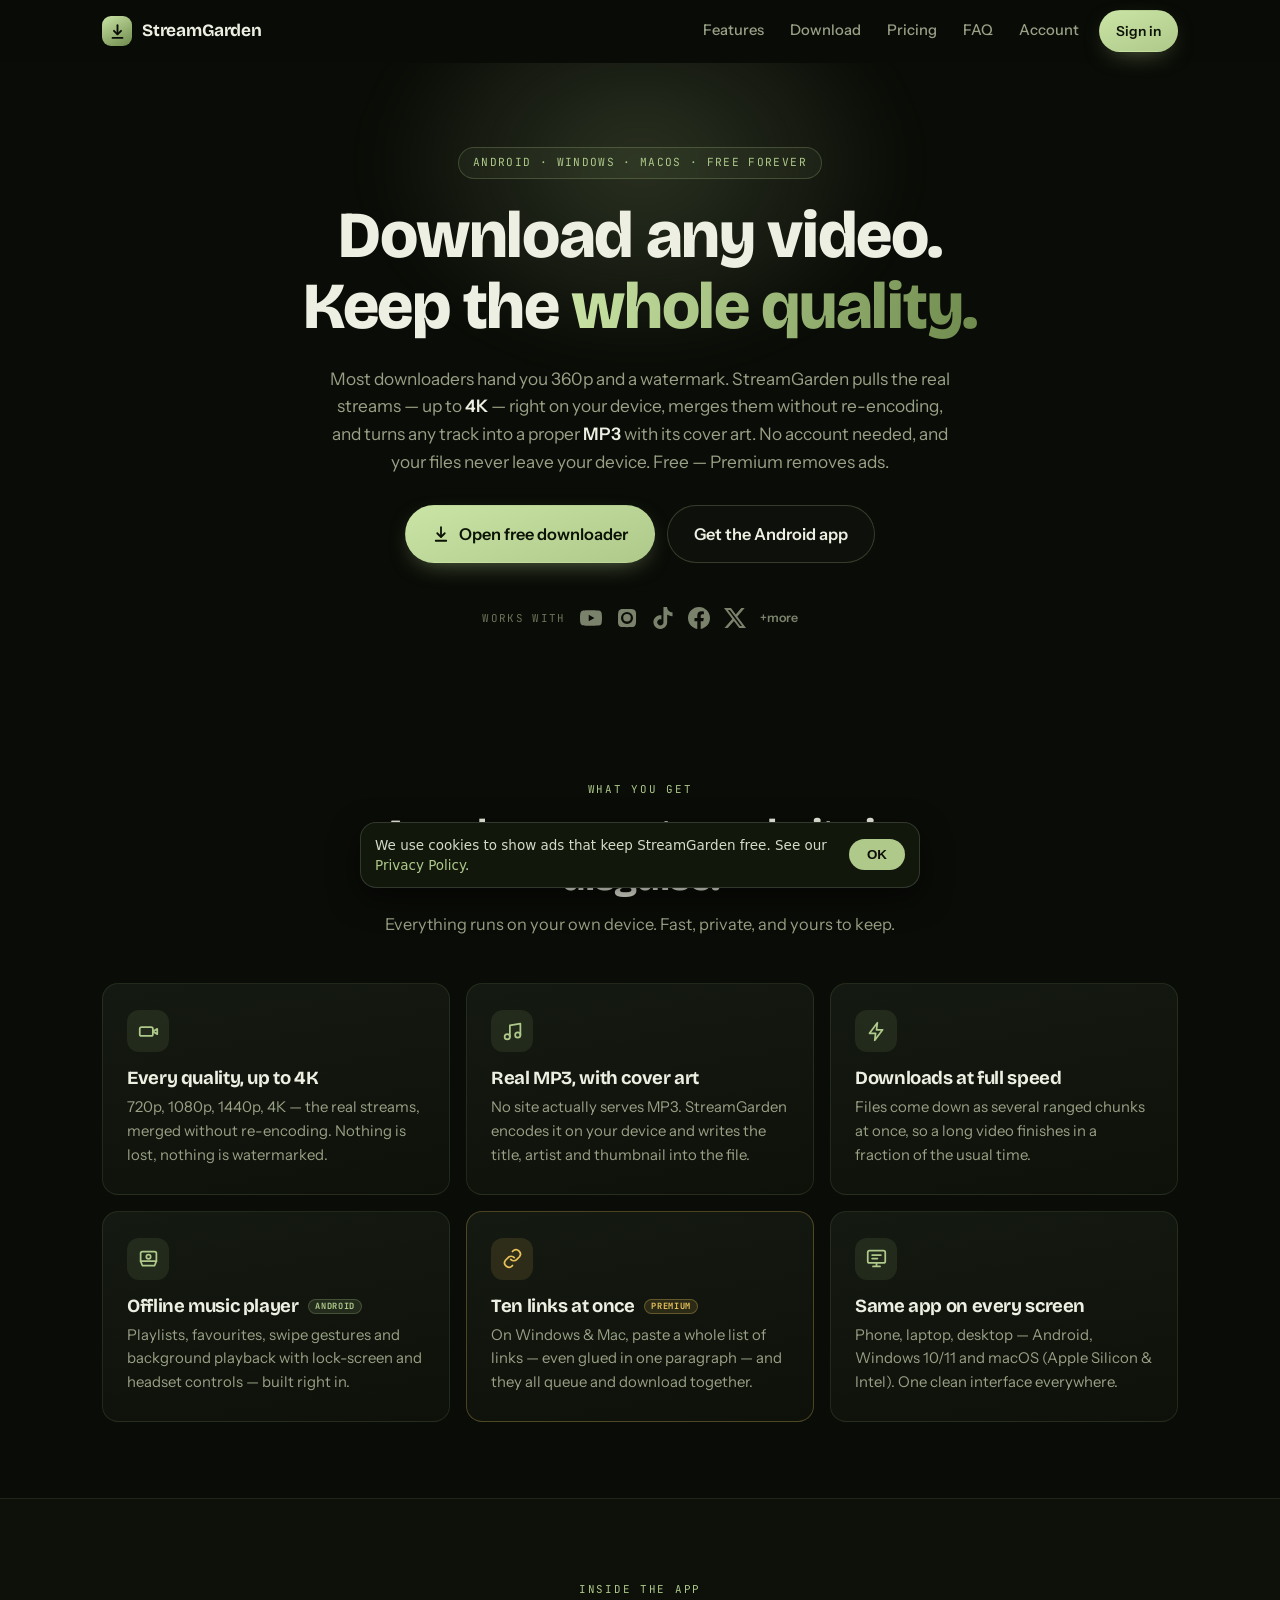
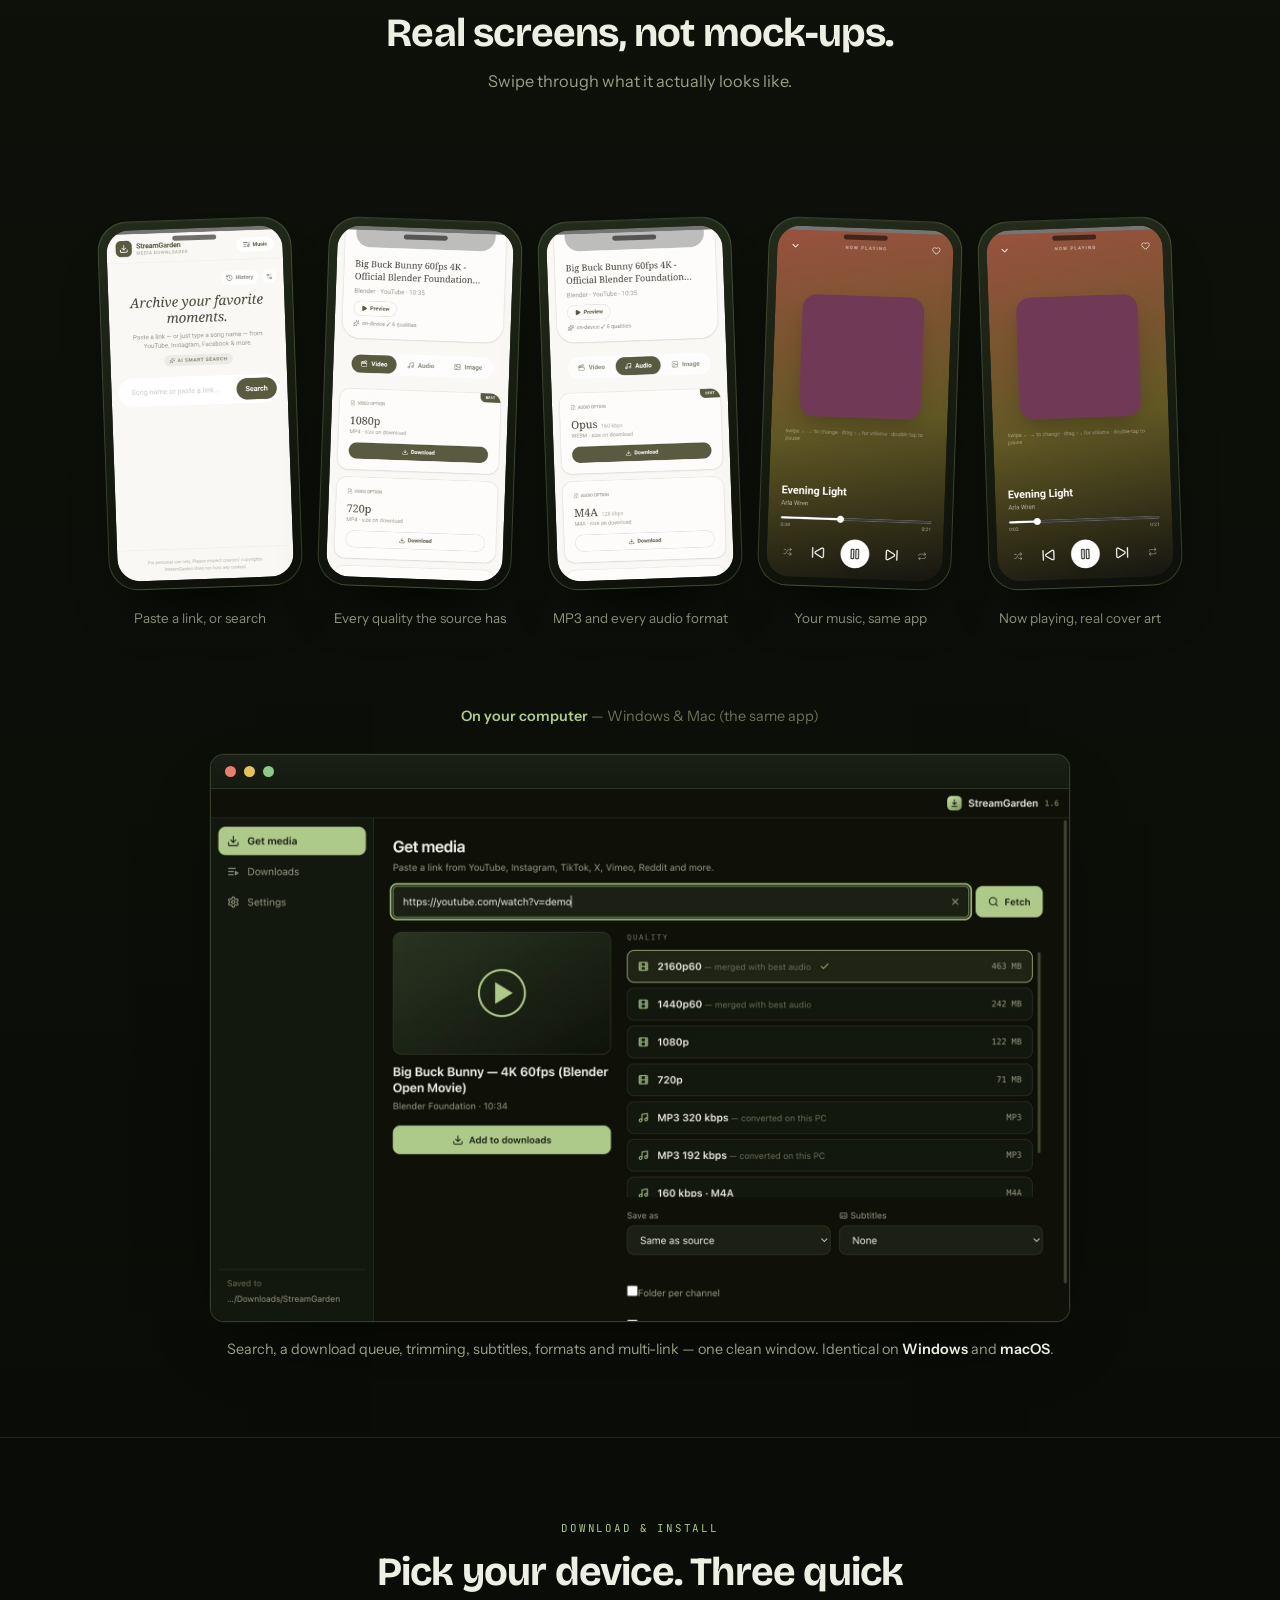
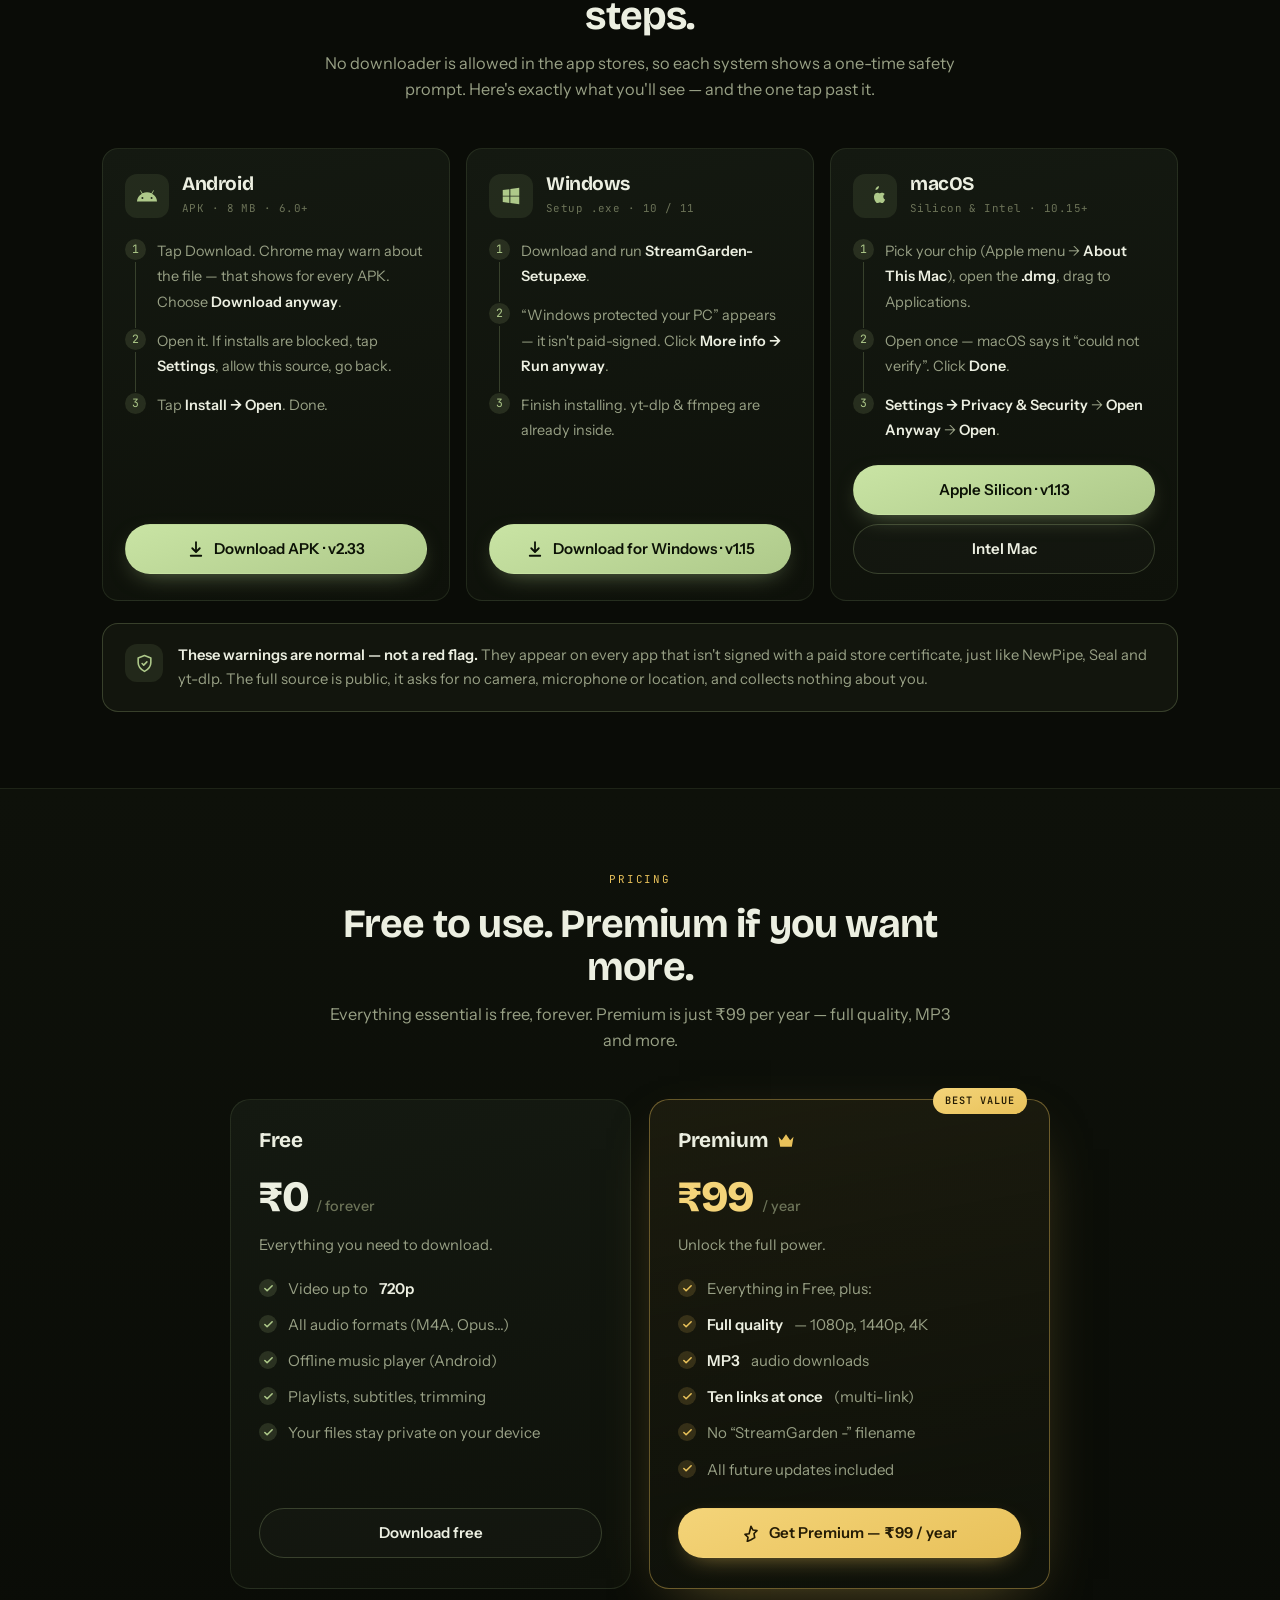
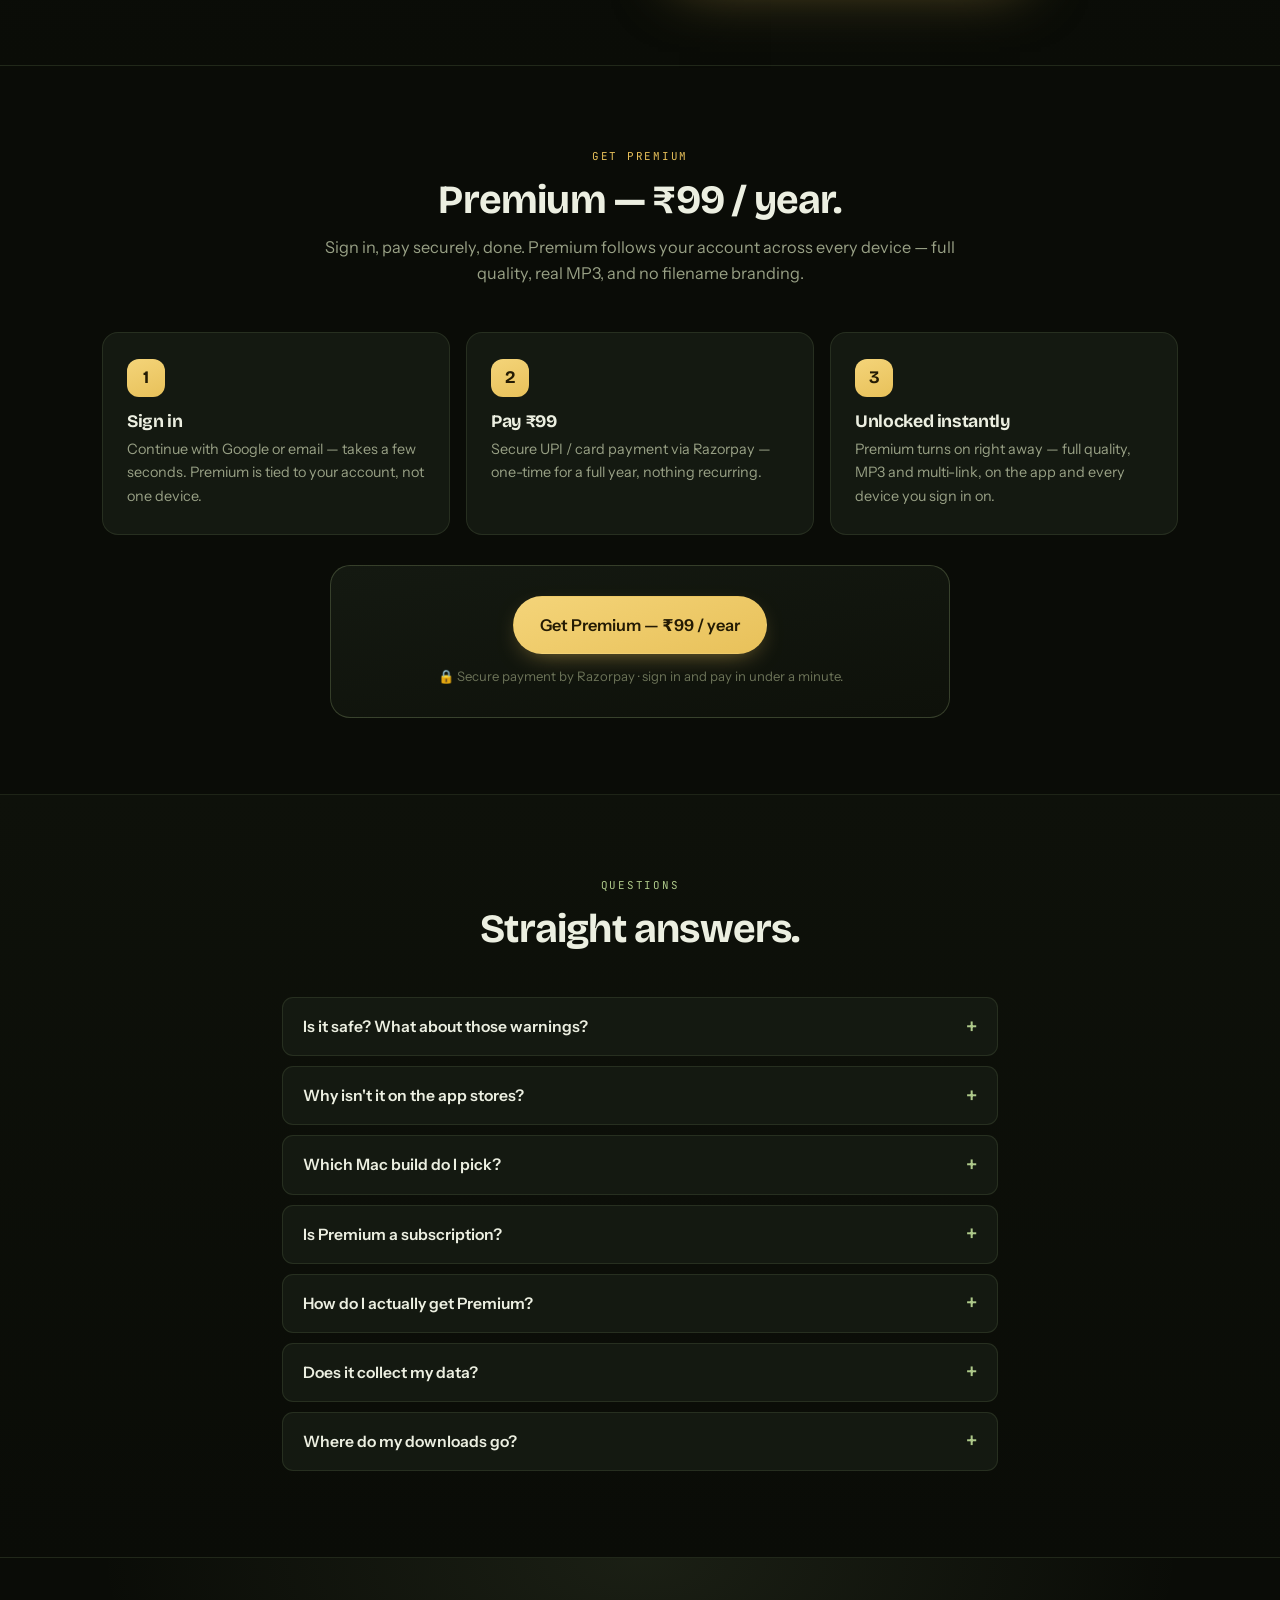
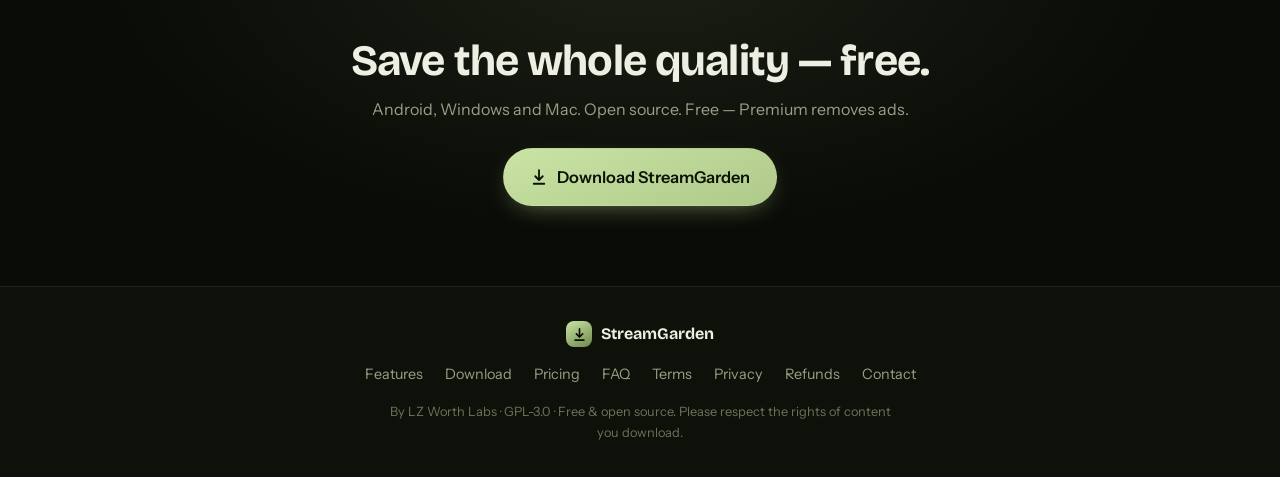
==== commit c59f924d: "Android v2.33 — free for everyone (FREE_MODE), admin Overview + Users dashboard, download counter, Y" ====
--- a/index.html
+++ b/index.html
@@ -36,7 +36,7 @@
   "operatingSystem": "Android, Windows, macOS",
   "applicationCategory": "MultimediaApplication",
   "description": "Free, open-source video and audio downloader for Android, Windows and Mac. Save from YouTube, Instagram, TikTok, Facebook and more — every quality up to 4K, real MP3 with cover art.",
-  "softwareVersion": "2.32",
+  "softwareVersion": "2.33",
   "offers": { "@type": "Offer", "price": "0", "priceCurrency": "INR" },
   "publisher": { "@type": "Organization", "name": "LZ Worth Labs", "url": "https://streamgd.lzworth.in/" }
 }
@@ -216,7 +216,7 @@
           </ol>
           <a class="btn btn-sage dl-btn" href="StreamGarden.apk" download>
             <svg viewBox="0 0 24 24" fill="none" stroke="currentColor" stroke-width="2.4" stroke-linecap="round" stroke-linejoin="round"><path d="M12 3v12"/><path d="m7 11 5 5 5-5"/><path d="M5 21h14"/></svg>
-            Download APK · v2.32
+            Download APK · v2.33
           </a>
         </article>
 
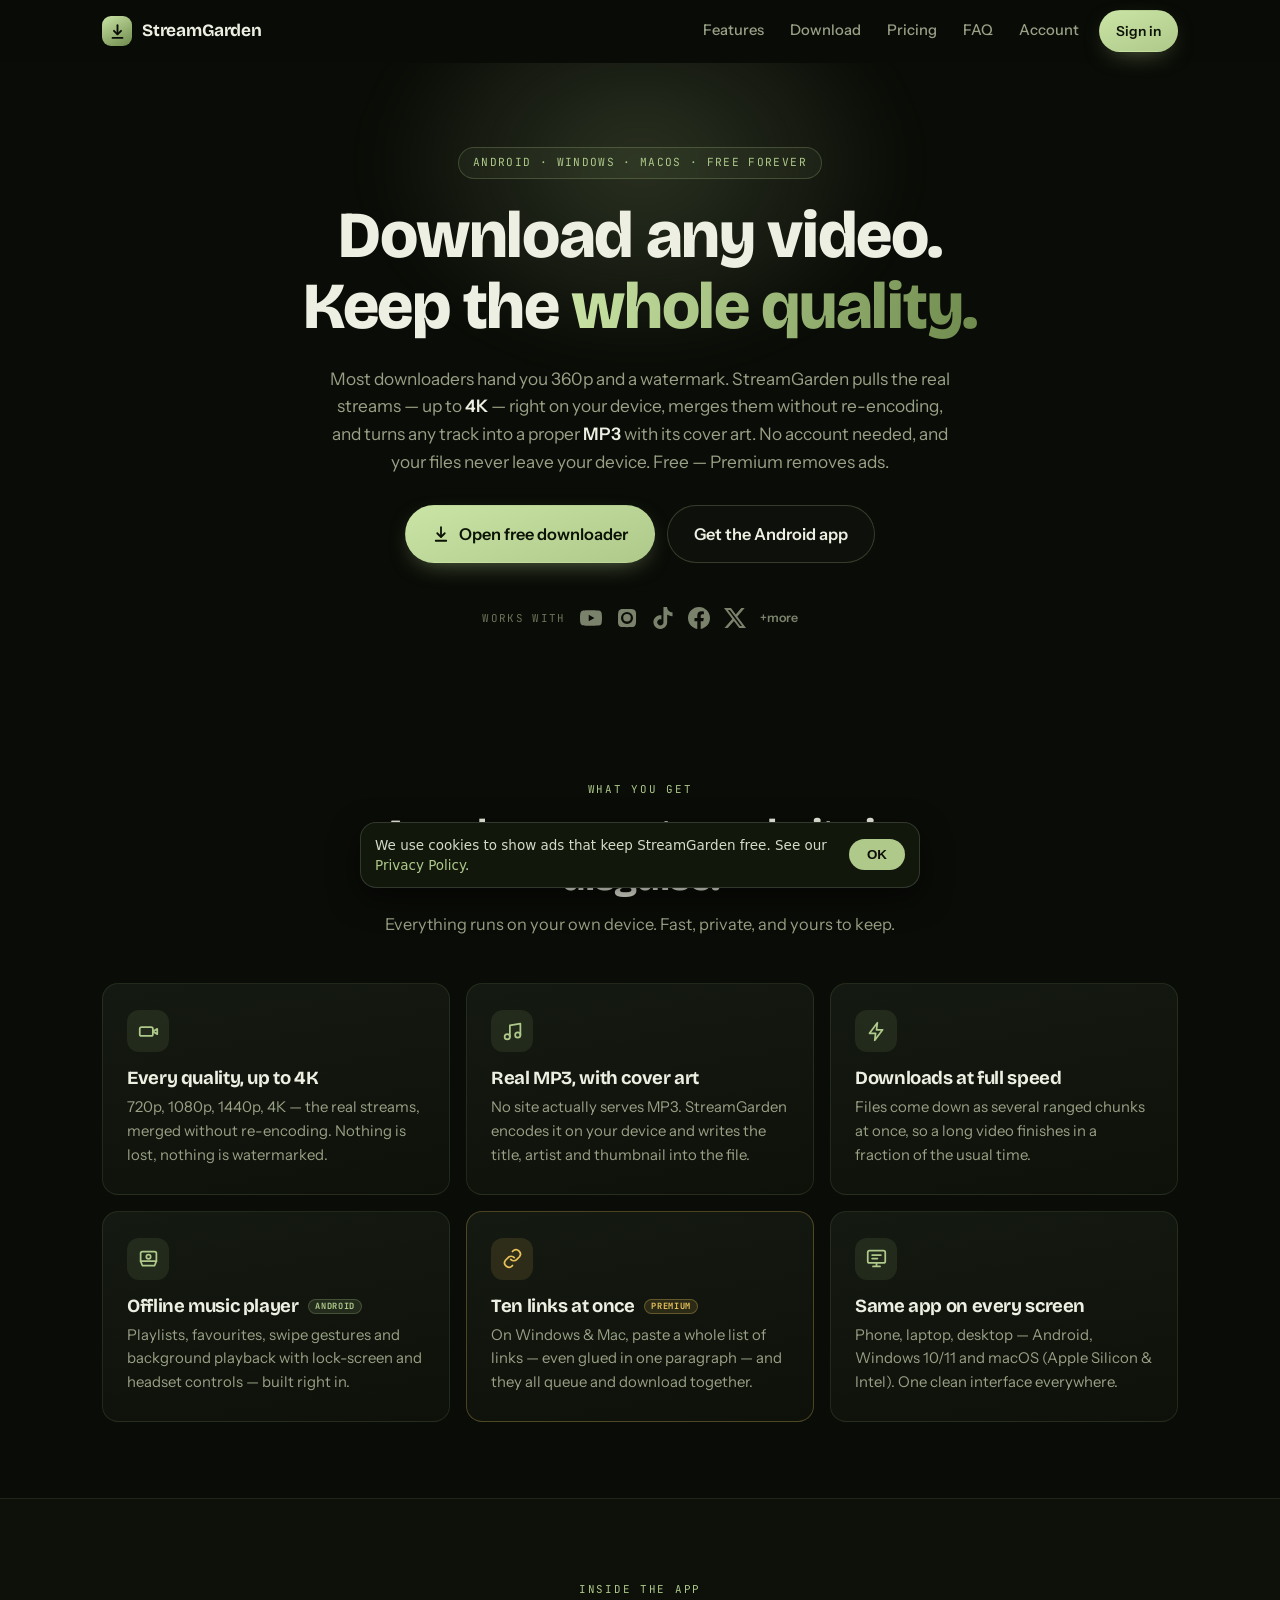
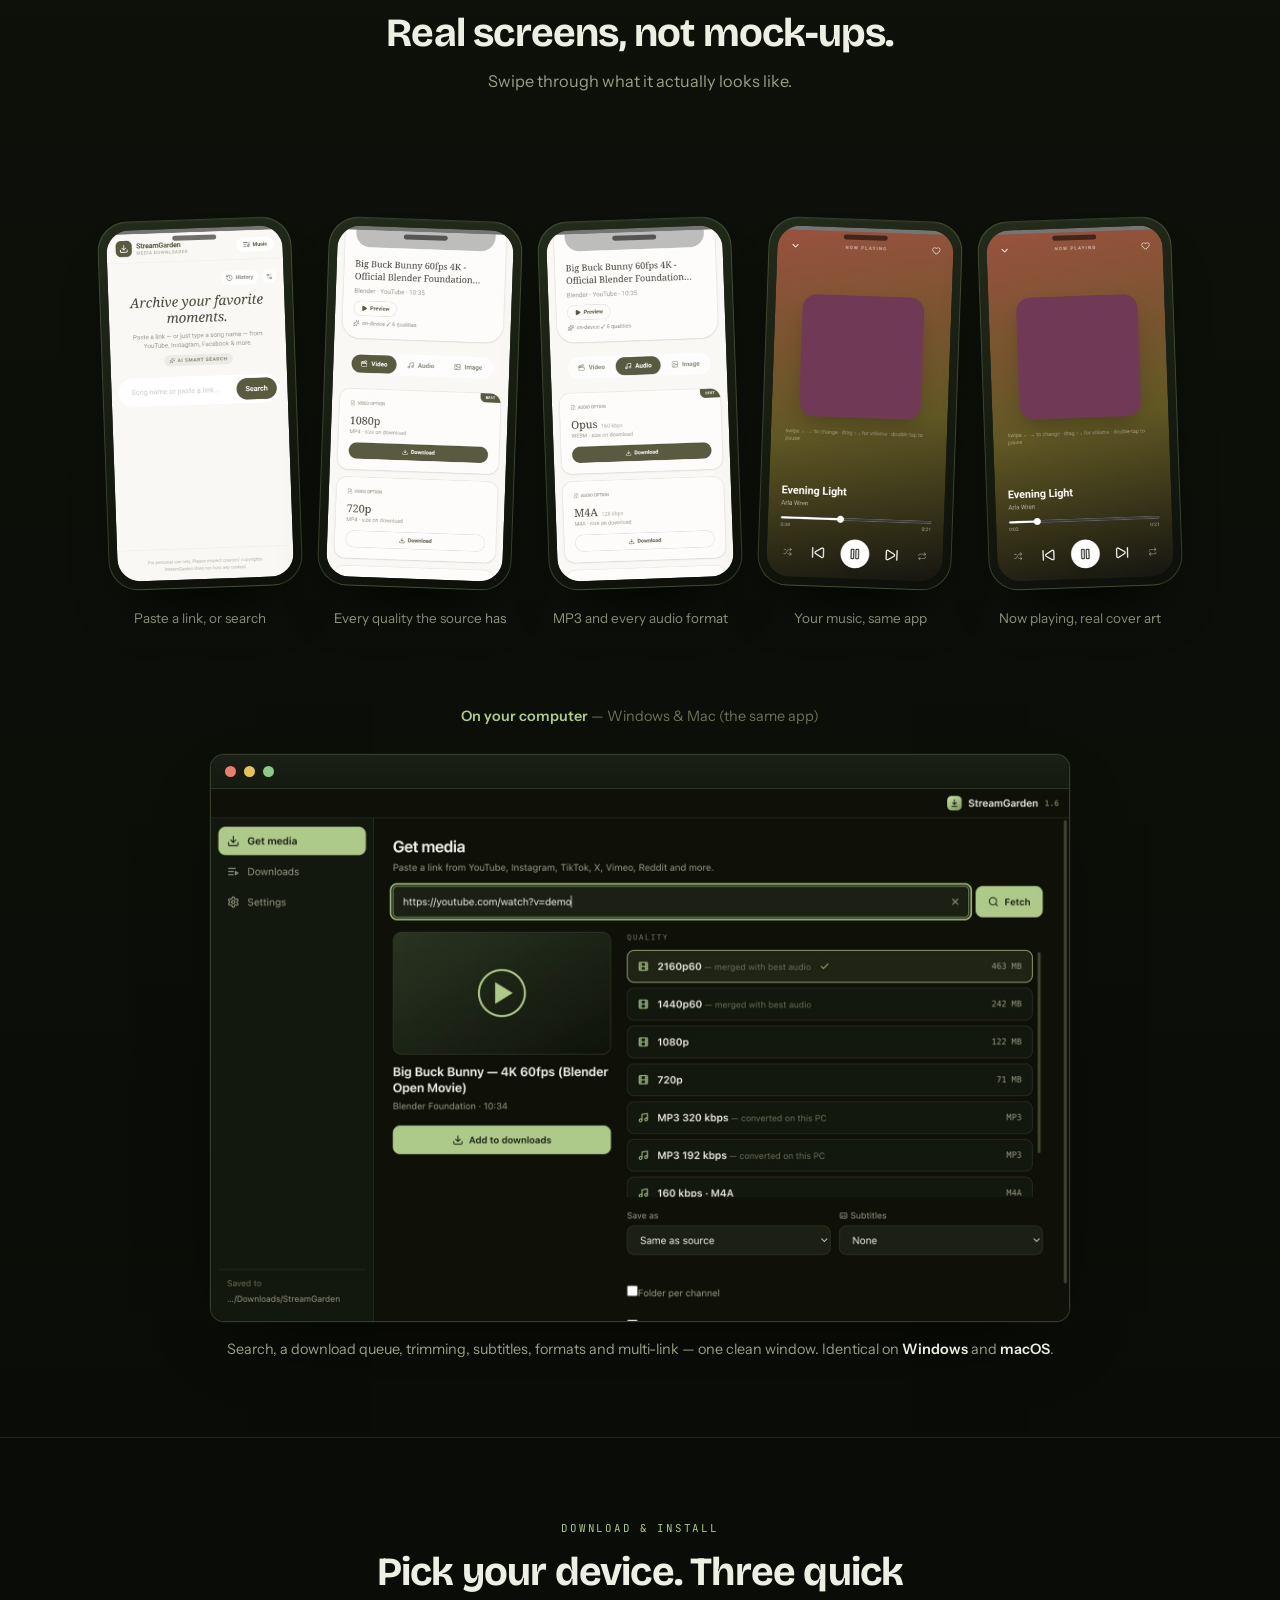
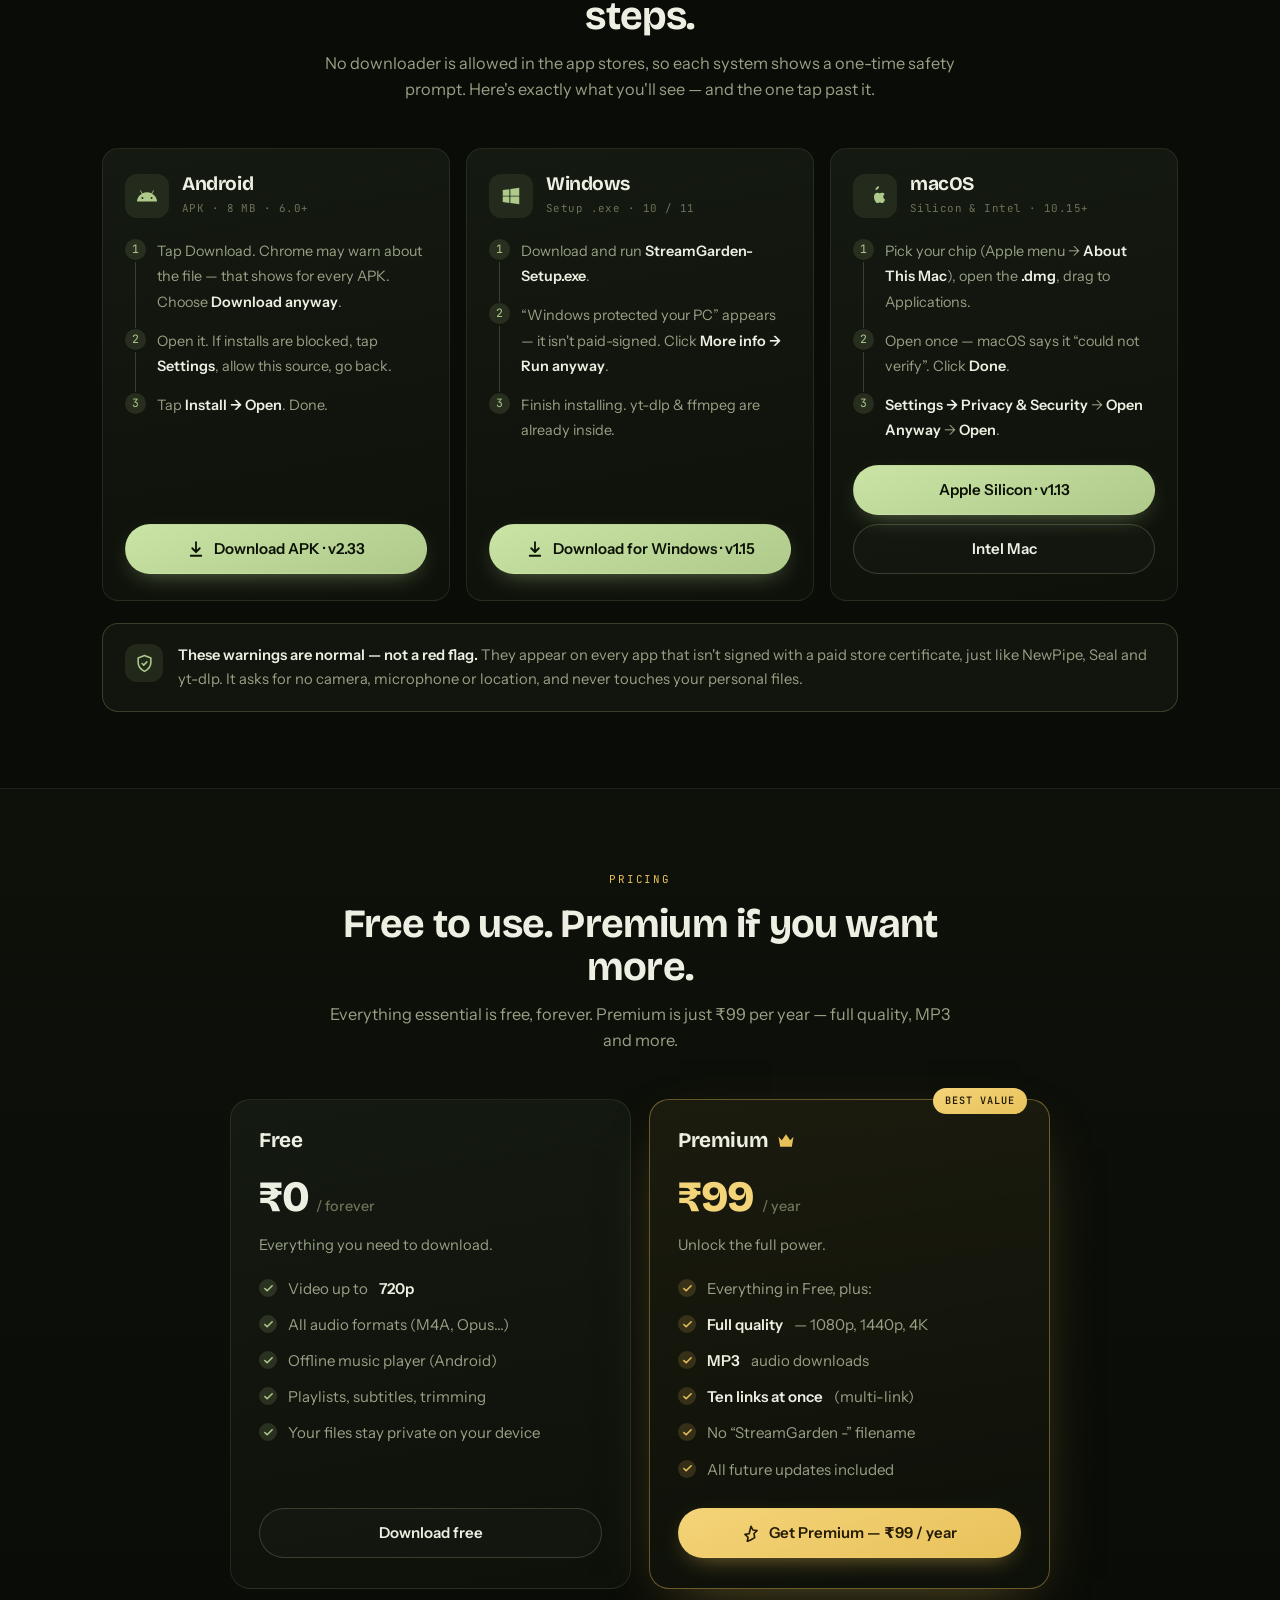
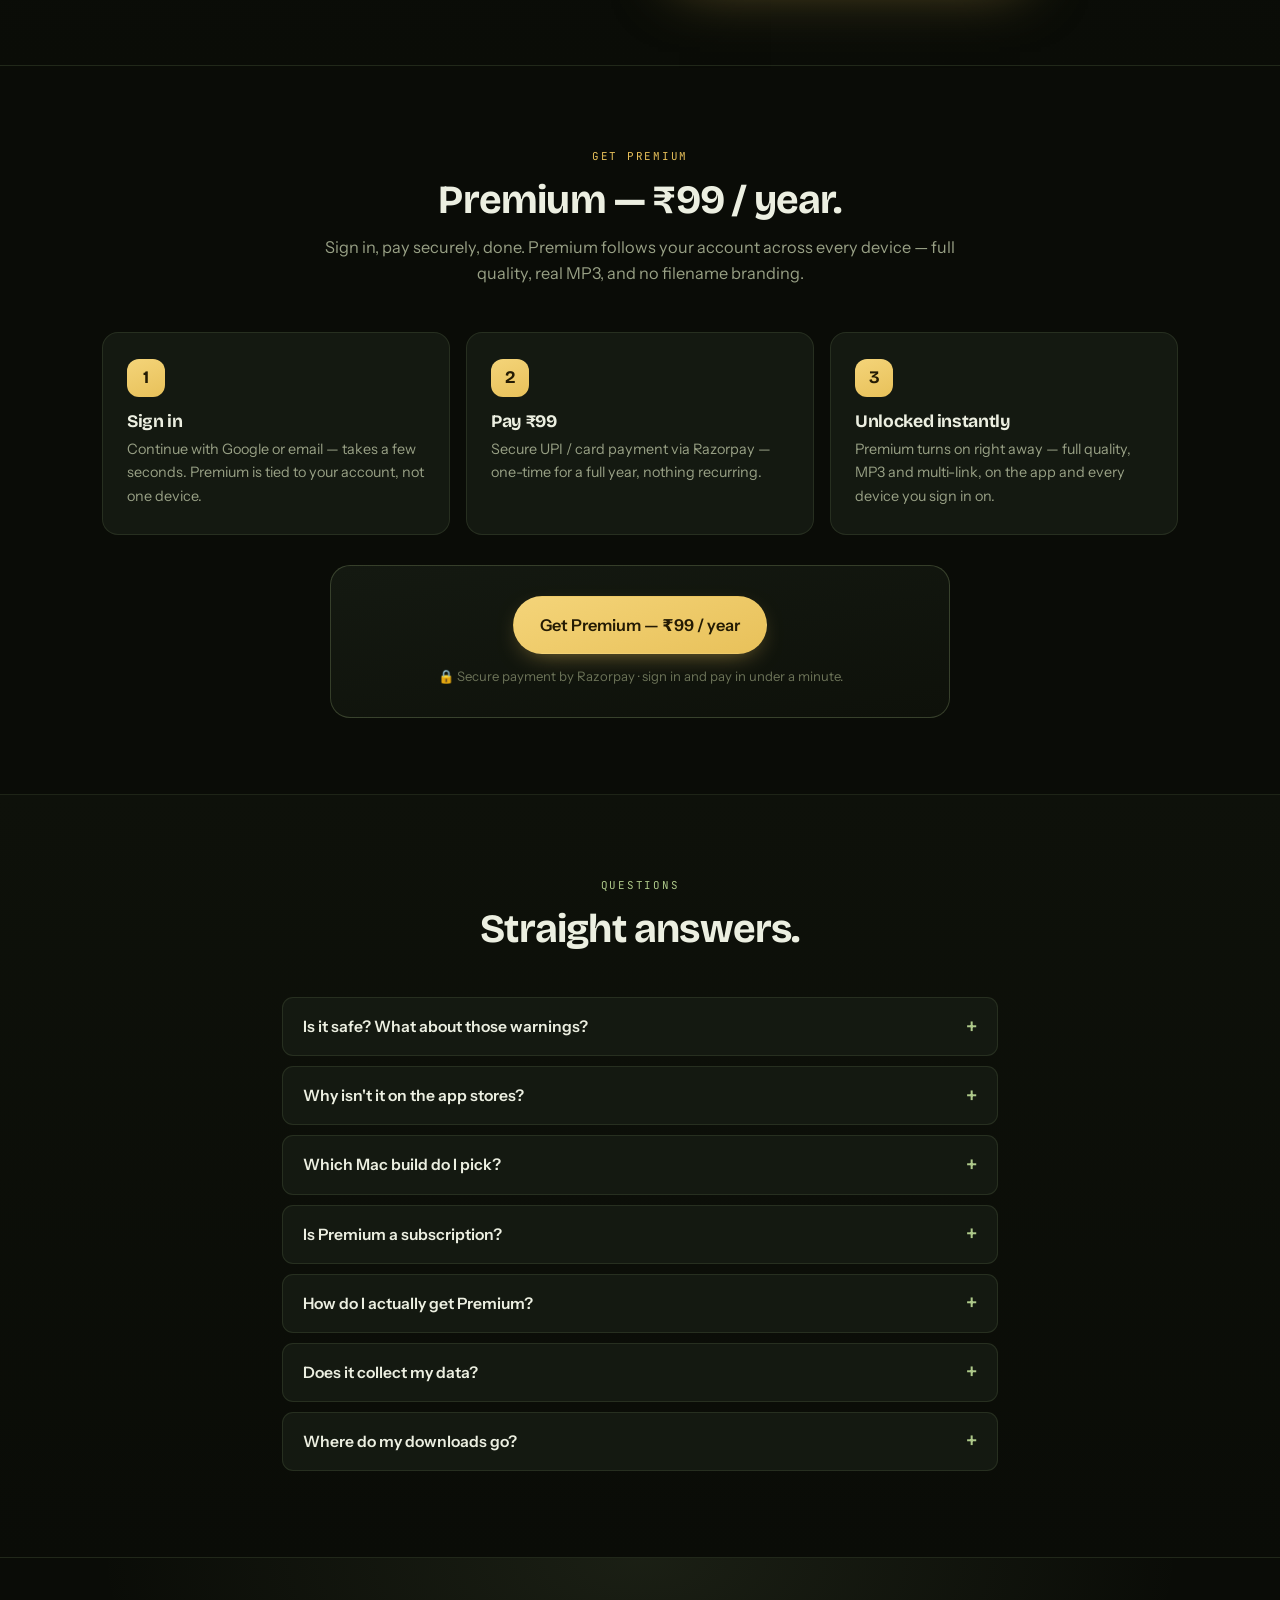
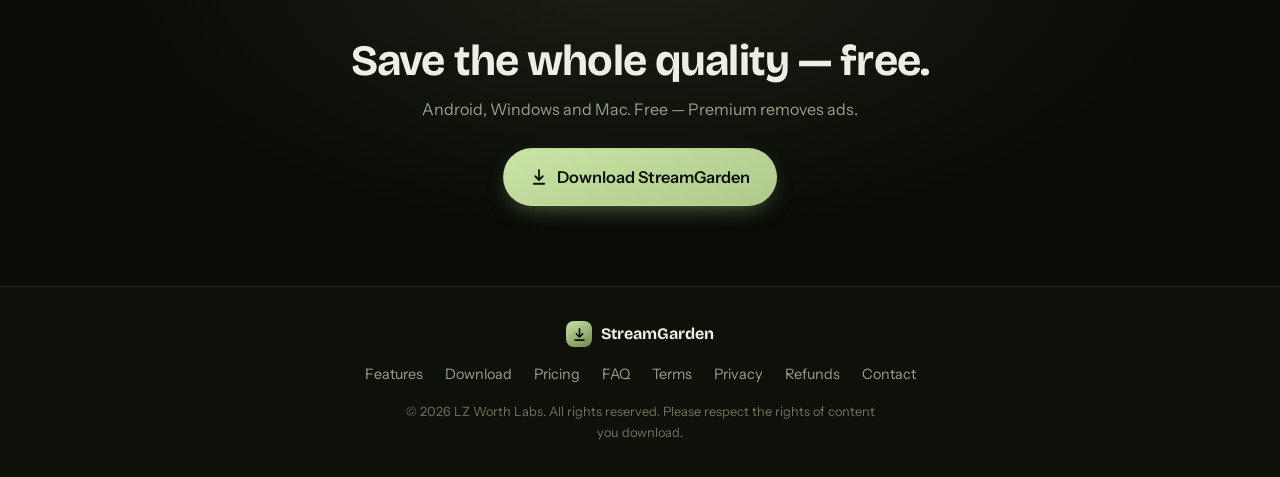
==== commit f56098d0: "Align site with the proprietary licence: drop GPL/open-source claims, add IP clause to Terms; honest" ====
--- a/index.html
+++ b/index.html
@@ -4,8 +4,8 @@
 <meta charset="utf-8" />
 <meta name="viewport" content="width=device-width, initial-scale=1, viewport-fit=cover" />
 <title>StreamGarden — Free Video &amp; Audio Downloader for Android, Windows &amp; Mac</title>
-<meta name="description" content="StreamGarden is a free, open-source video and audio downloader for Android, Windows and Mac. Save from YouTube, Instagram, TikTok, Facebook and more — every quality up to 4K, real MP3 with cover art. Free forever — go Premium to remove ads." />
-<meta name="keywords" content="StreamGarden, streamgd, video downloader, audio downloader, YouTube downloader, Instagram downloader, TikTok downloader, MP3 downloader, 4K downloader, Android, Windows, Mac, free, open source" />
+<meta name="description" content="StreamGarden is a free video and audio downloader for Android, Windows and Mac. Save from YouTube, Instagram, TikTok, Facebook and more — every quality up to 4K, real MP3 with cover art. Free forever — go Premium to remove ads." />
+<meta name="keywords" content="StreamGarden, streamgd, video downloader, audio downloader, YouTube downloader, Instagram downloader, TikTok downloader, MP3 downloader, 4K downloader, Android, Windows, Mac, free" />
 <meta name="author" content="LZ Worth Labs" />
 <meta name="monetag" content="d1b7d76217ab1a507c1bd36895297cc0" />
 <meta name="robots" content="index, follow, max-image-preview:large" />
@@ -16,14 +16,14 @@
 <meta property="og:site_name" content="StreamGarden" />
 <meta property="og:url" content="https://streamgd.lzworth.in/" />
 <meta property="og:title" content="StreamGarden — download any video, keep the whole quality" />
-<meta property="og:description" content="Free video &amp; audio downloader for Android, Windows and Mac. Every quality up to 4K, real MP3 with cover art, an offline music player. Open source. Free — Premium removes ads." />
+<meta property="og:description" content="Free video &amp; audio downloader for Android, Windows and Mac. Every quality up to 4K, real MP3 with cover art, an offline music player. Free — Premium removes ads." />
 <meta property="og:image" content="https://streamgd.lzworth.in/shots/04-qualities.jpg" />
 <meta property="og:image:width" content="620" />
 <meta property="og:image:height" content="1234" />
 
 <meta name="twitter:card" content="summary_large_image" />
 <meta name="twitter:title" content="StreamGarden — download any video, keep the whole quality" />
-<meta name="twitter:description" content="Free video &amp; audio downloader for Android, Windows and Mac. Up to 4K, real MP3, offline music player. Open source." />
+<meta name="twitter:description" content="Free video &amp; audio downloader for Android, Windows and Mac. Up to 4K, real MP3, offline music player. Free." />
 <meta name="twitter:image" content="https://streamgd.lzworth.in/shots/04-qualities.jpg" />
 
 <script type="application/ld+json">
@@ -35,7 +35,7 @@
   "url": "https://streamgd.lzworth.in/",
   "operatingSystem": "Android, Windows, macOS",
   "applicationCategory": "MultimediaApplication",
-  "description": "Free, open-source video and audio downloader for Android, Windows and Mac. Save from YouTube, Instagram, TikTok, Facebook and more — every quality up to 4K, real MP3 with cover art.",
+  "description": "Free video and audio downloader for Android, Windows and Mac. Save from YouTube, Instagram, TikTok, Facebook and more — every quality up to 4K, real MP3 with cover art.",
   "softwareVersion": "2.33",
   "offers": { "@type": "Offer", "price": "0", "priceCurrency": "INR" },
   "publisher": { "@type": "Organization", "name": "LZ Worth Labs", "url": "https://streamgd.lzworth.in/" }
@@ -257,7 +257,7 @@
 
       <div class="safe reveal">
         <span class="pic"><svg viewBox="0 0 24 24" fill="none" stroke="currentColor" stroke-width="2" stroke-linecap="round" stroke-linejoin="round"><path d="M12 2 4 5v6c0 5 3.4 8.5 8 11 4.6-2.5 8-6 8-11V5l-8-3Z"/><path d="m9 12 2 2 4-4"/></svg></span>
-        <p><b>These warnings are normal — not a red flag.</b> They appear on every app that isn't signed with a paid store certificate, just like NewPipe, Seal and yt-dlp. The full source is public, it asks for no camera, microphone or location, and collects nothing about you.</p>
+        <p><b>These warnings are normal — not a red flag.</b> They appear on every app that isn't signed with a paid store certificate, just like NewPipe, Seal and yt-dlp. It asks for no camera, microphone or location, and never touches your personal files.</p>
       </div>
     </div>
   </section>
@@ -356,7 +356,7 @@
         <h2>Straight answers.</h2>
       </div>
       <div class="faq reveal">
-        <details><summary>Is it safe? What about those warnings?</summary><p>Yes. The full source is public and it asks for no camera, microphone, location or contacts. The prompts — Chrome's APK notice, “Windows protected your PC”, macOS's “could not verify” — appear only because the app isn't signed with a paid store certificate, not because anything is wrong. Every open-source downloader ships this way.</p></details>
+        <details><summary>Is it safe? What about those warnings?</summary><p>Yes. It asks for no camera, microphone, location or contacts. The prompts — Chrome's APK notice, “Windows protected your PC”, macOS's “could not verify” — appear only because the app isn't signed with a paid store certificate, not because anything is wrong. Most independent apps ship this way.</p></details>
         <details><summary>Why isn't it on the app stores?</summary><p>Google and Apple don't allow apps that download from platforms like YouTube. That's why NewPipe, Seal and every similar app are distributed outside the stores — exactly like this.</p></details>
         <details><summary>Which Mac build do I pick?</summary><p>Apple menu → <b>About This Mac</b>. “Apple M1/M2/M3…” → choose <b>Apple Silicon</b>; “Intel” → choose <b>Intel</b>. Same app either way.</p></details>
         <details><summary>Is Premium a subscription?</summary><p>No. It's a single ₹99 payment, unlocked for life on your device, including all future updates. No renewals, no recurring charge.</p></details>
@@ -371,7 +371,7 @@
   <section class="final reveal">
     <div class="wrap">
       <h2>Save the whole quality — free.</h2>
-      <p>Android, Windows and Mac. Open source. Free — Premium removes ads.</p>
+      <p>Android, Windows and Mac. Free — Premium removes ads.</p>
       <a href="#download" class="btn btn-sage btn-lg">
         <svg viewBox="0 0 24 24" fill="none" stroke="currentColor" stroke-width="2.4" stroke-linecap="round" stroke-linejoin="round"><path d="M12 3v12"/><path d="m7 11 5 5 5-5"/><path d="M5 21h14"/></svg>
         Download StreamGarden
@@ -390,7 +390,7 @@
       <a href="#features">Features</a><a href="#download">Download</a><a href="#pricing">Pricing</a><a href="#faq">FAQ</a>
       <a href="/terms.html">Terms</a><a href="/privacy.html">Privacy</a><a href="/refund.html">Refunds</a><a href="/contact.html">Contact</a>
     </nav>
-    <p class="foot-note">By LZ Worth Labs · GPL-3.0 · Free &amp; open source. Please respect the rights of content you download.</p>
+    <p class="foot-note">© 2026 LZ Worth Labs. All rights reserved. Please respect the rights of content you download.</p>
   </div>
 </footer>
 
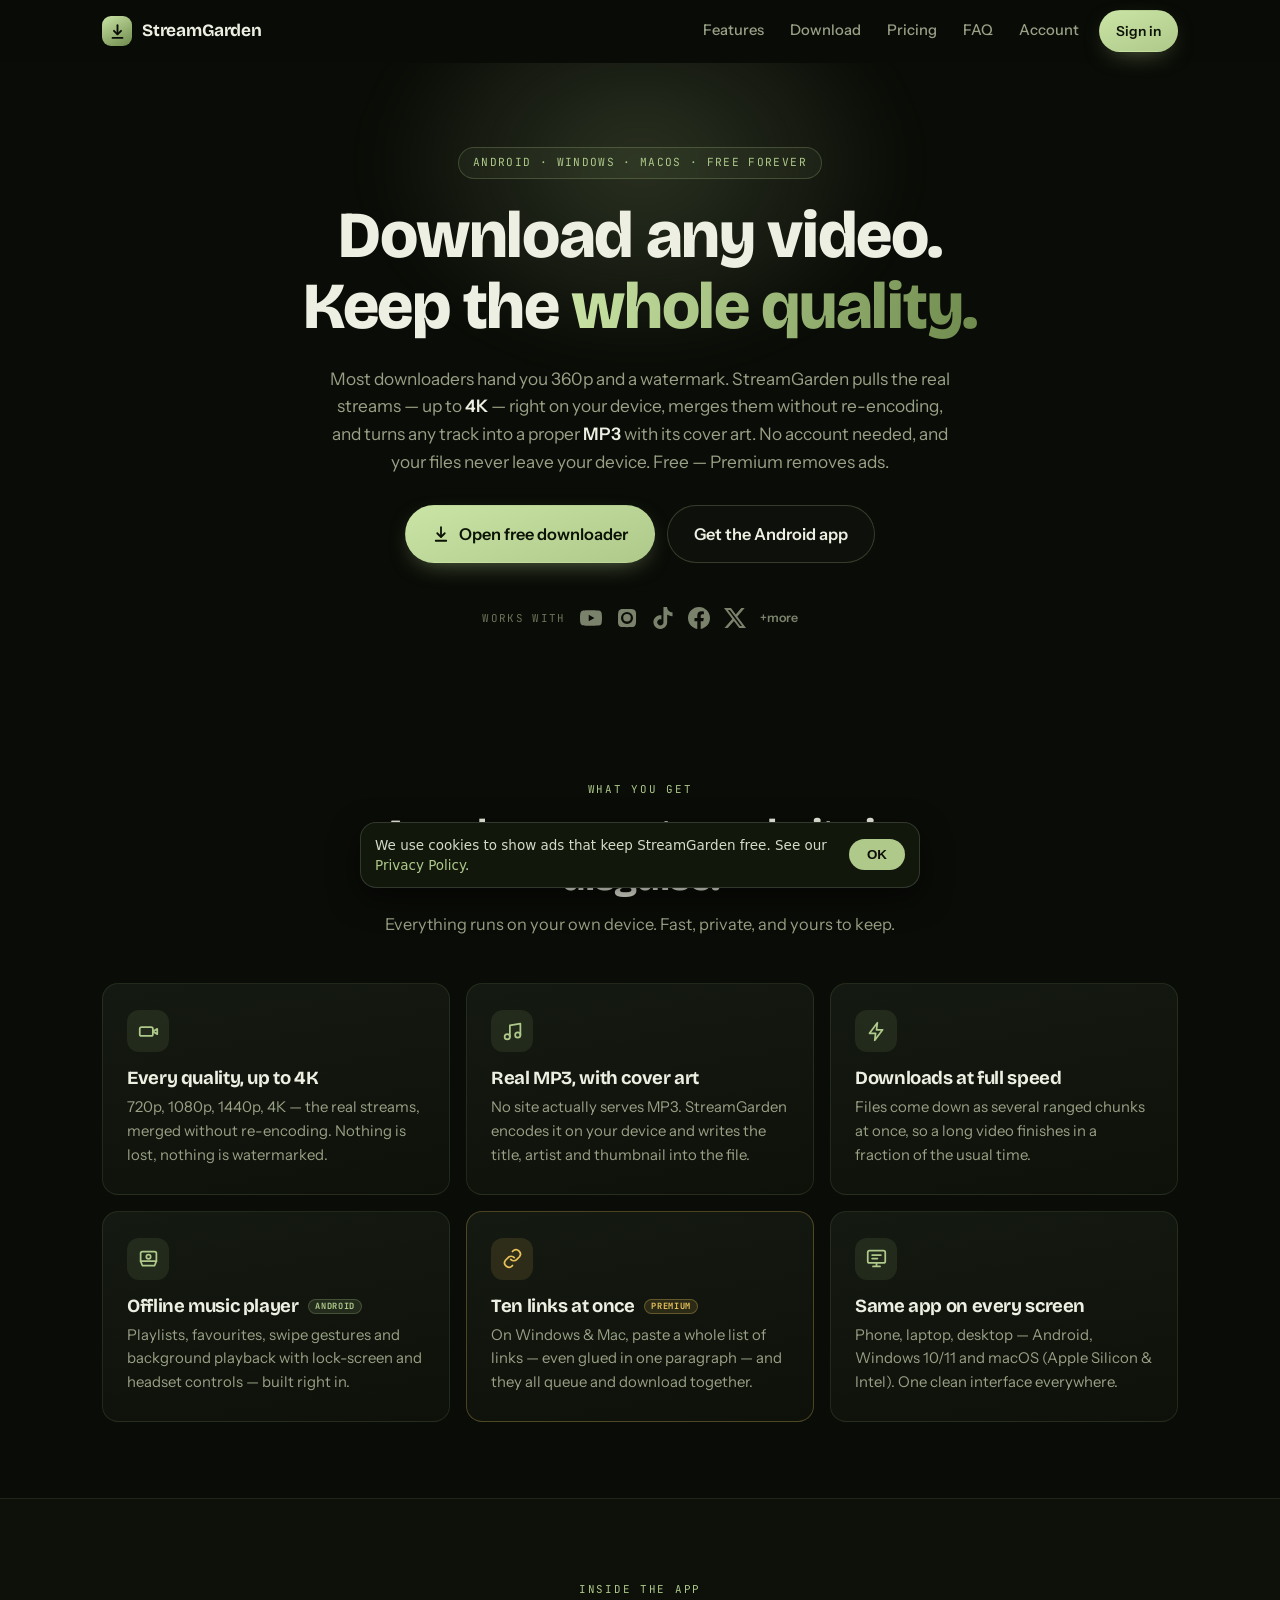
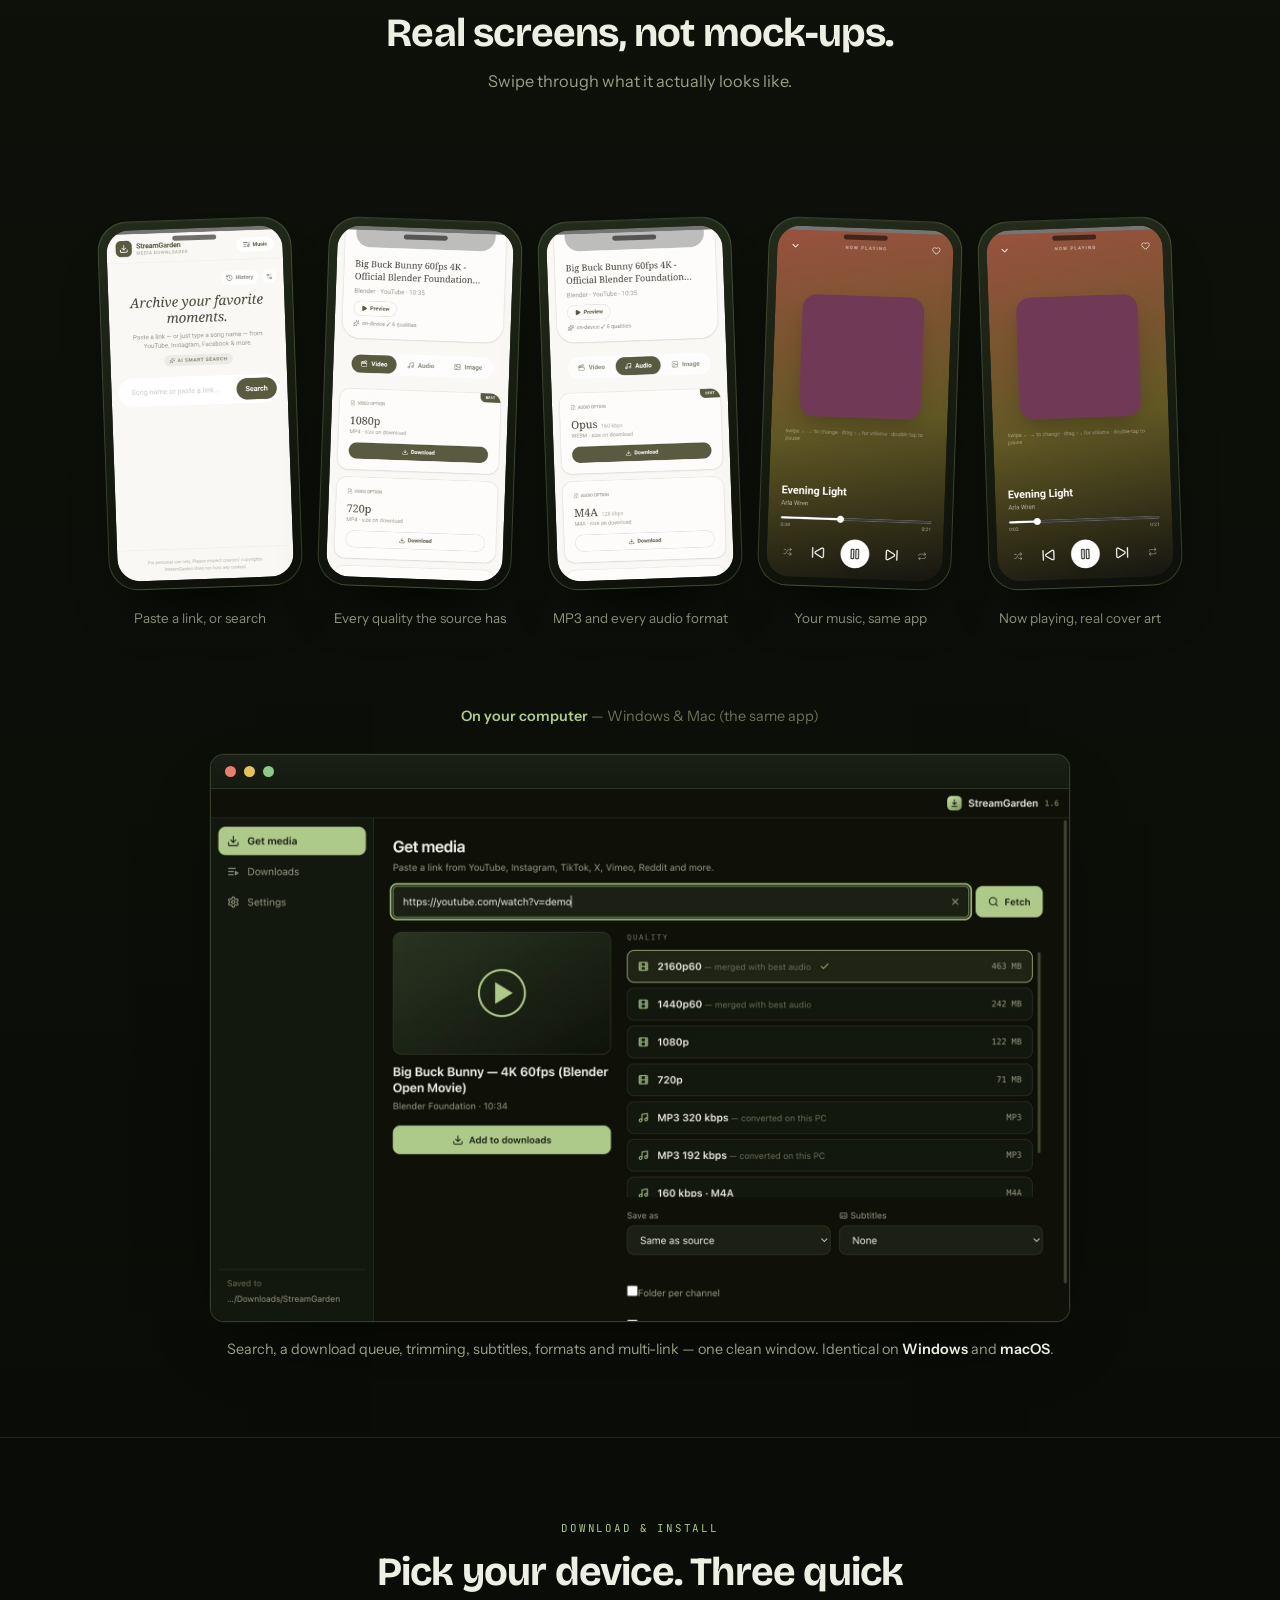
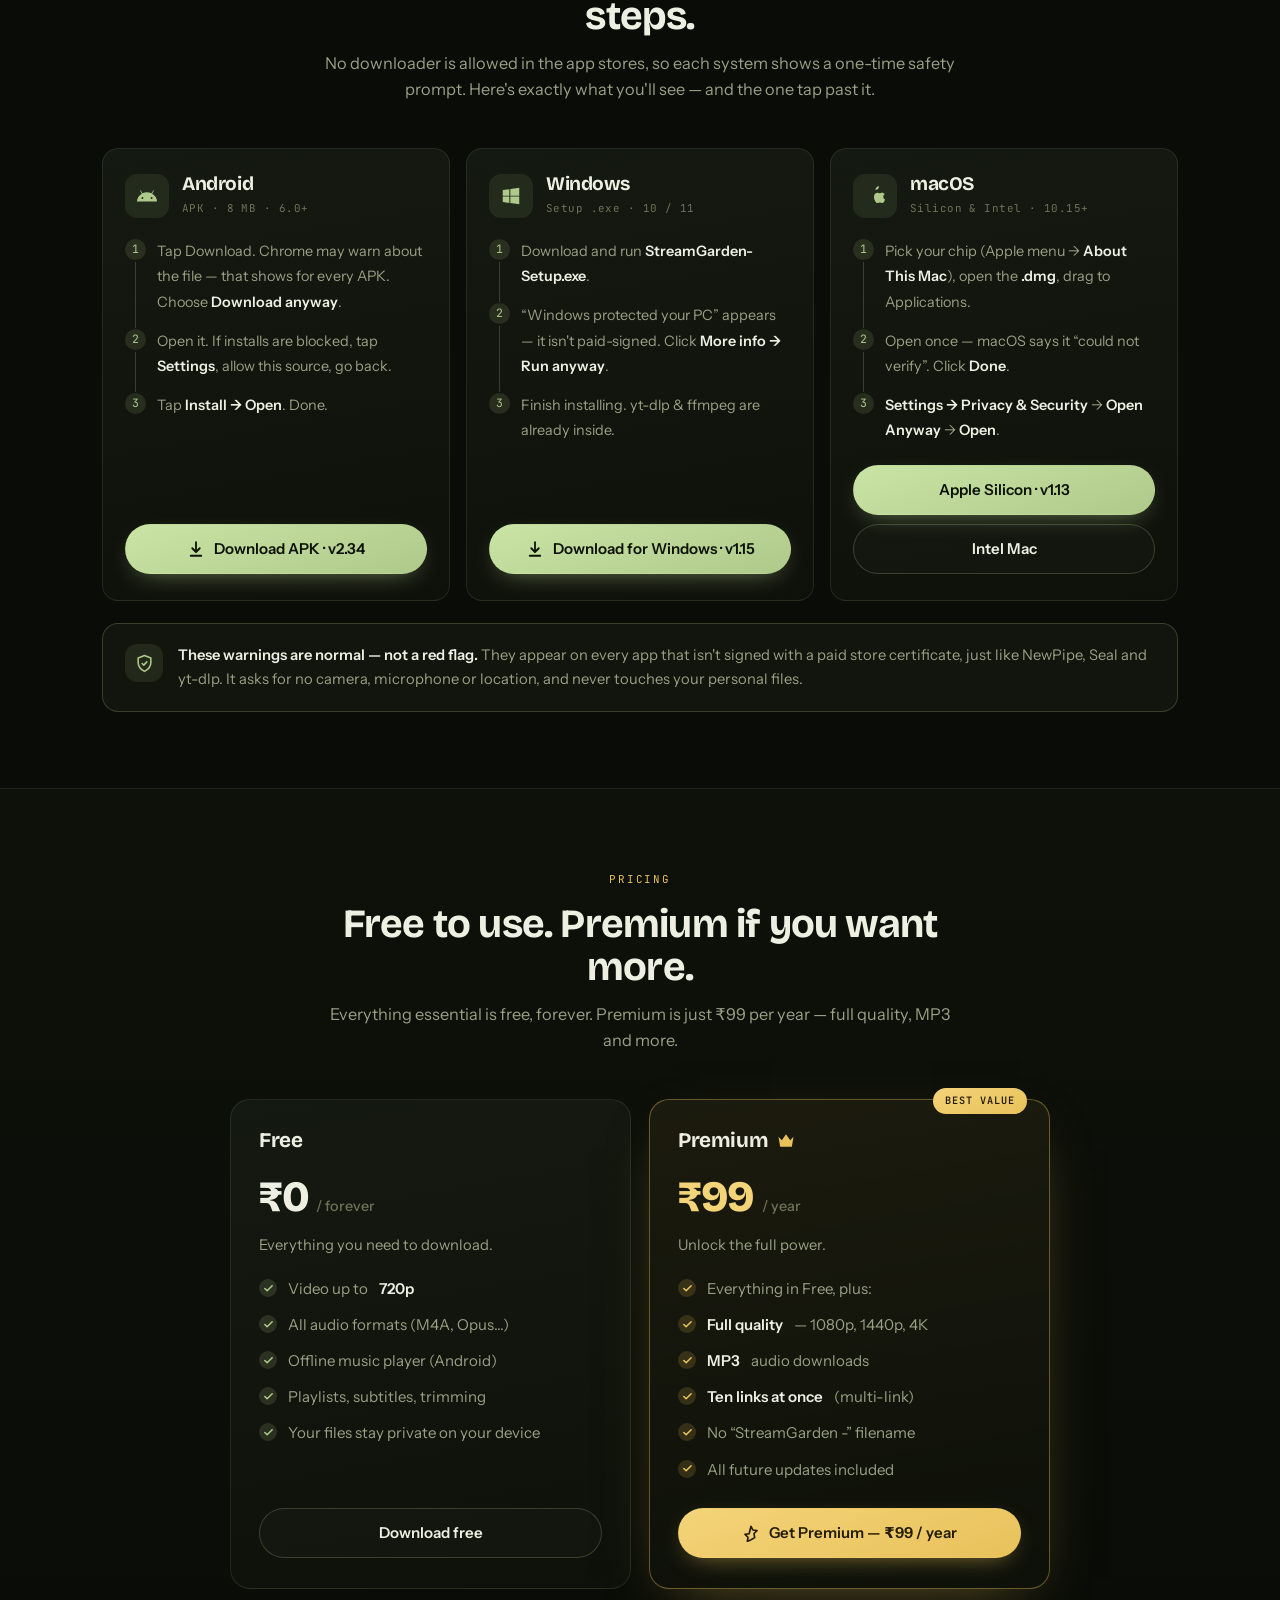
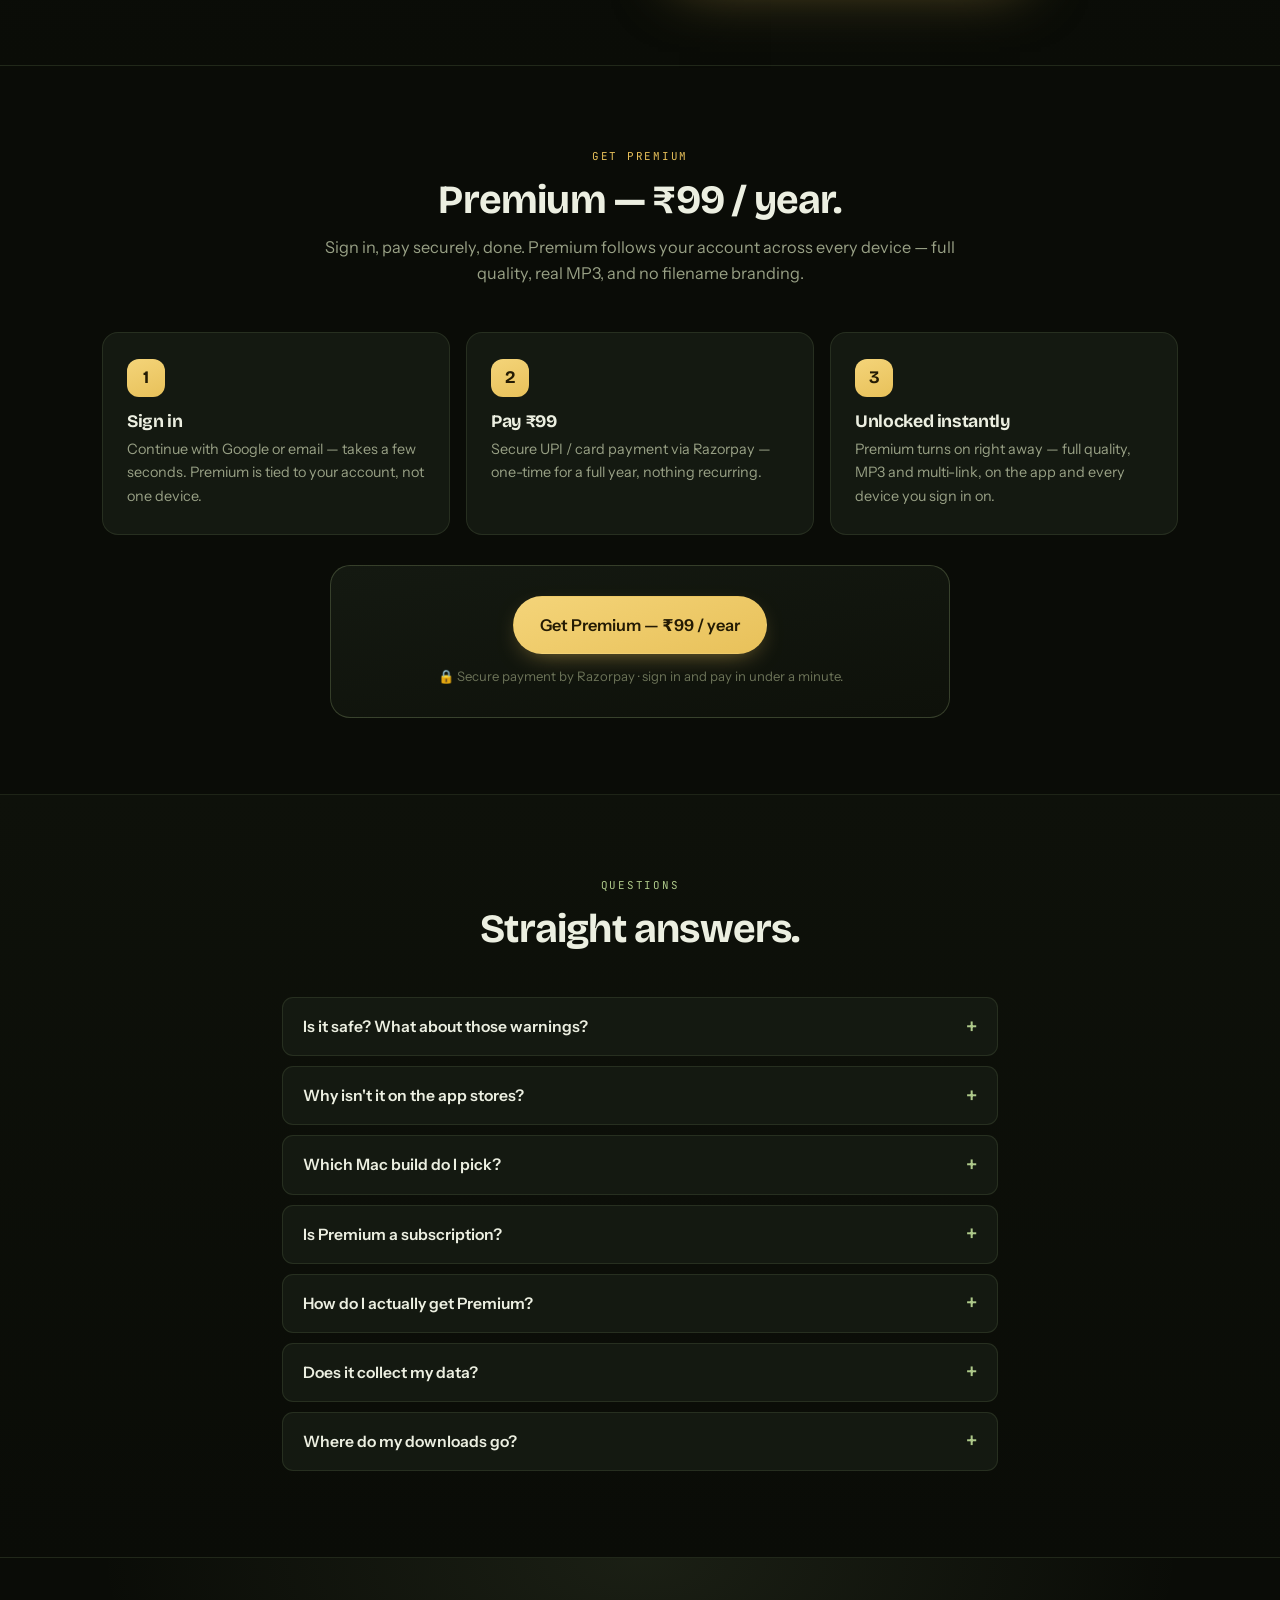
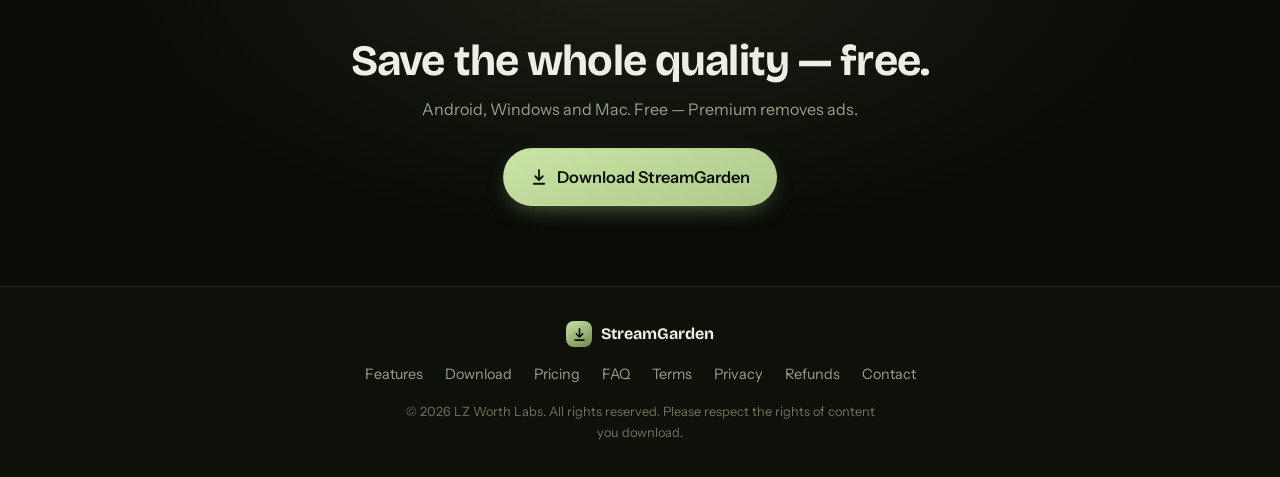
==== commit 7c7b70b9: "Android v2.34 — Updates now arrive automatically inside the app — you will see what is new and the d" ====
--- a/index.html
+++ b/index.html
@@ -36,7 +36,7 @@
   "operatingSystem": "Android, Windows, macOS",
   "applicationCategory": "MultimediaApplication",
   "description": "Free video and audio downloader for Android, Windows and Mac. Save from YouTube, Instagram, TikTok, Facebook and more — every quality up to 4K, real MP3 with cover art.",
-  "softwareVersion": "2.33",
+  "softwareVersion": "2.34",
   "offers": { "@type": "Offer", "price": "0", "priceCurrency": "INR" },
   "publisher": { "@type": "Organization", "name": "LZ Worth Labs", "url": "https://streamgd.lzworth.in/" }
 }
@@ -216,7 +216,7 @@
           </ol>
           <a class="btn btn-sage dl-btn" href="StreamGarden.apk" download>
             <svg viewBox="0 0 24 24" fill="none" stroke="currentColor" stroke-width="2.4" stroke-linecap="round" stroke-linejoin="round"><path d="M12 3v12"/><path d="m7 11 5 5 5-5"/><path d="M5 21h14"/></svg>
-            Download APK · v2.33
+            Download APK · v2.34
           </a>
         </article>
 
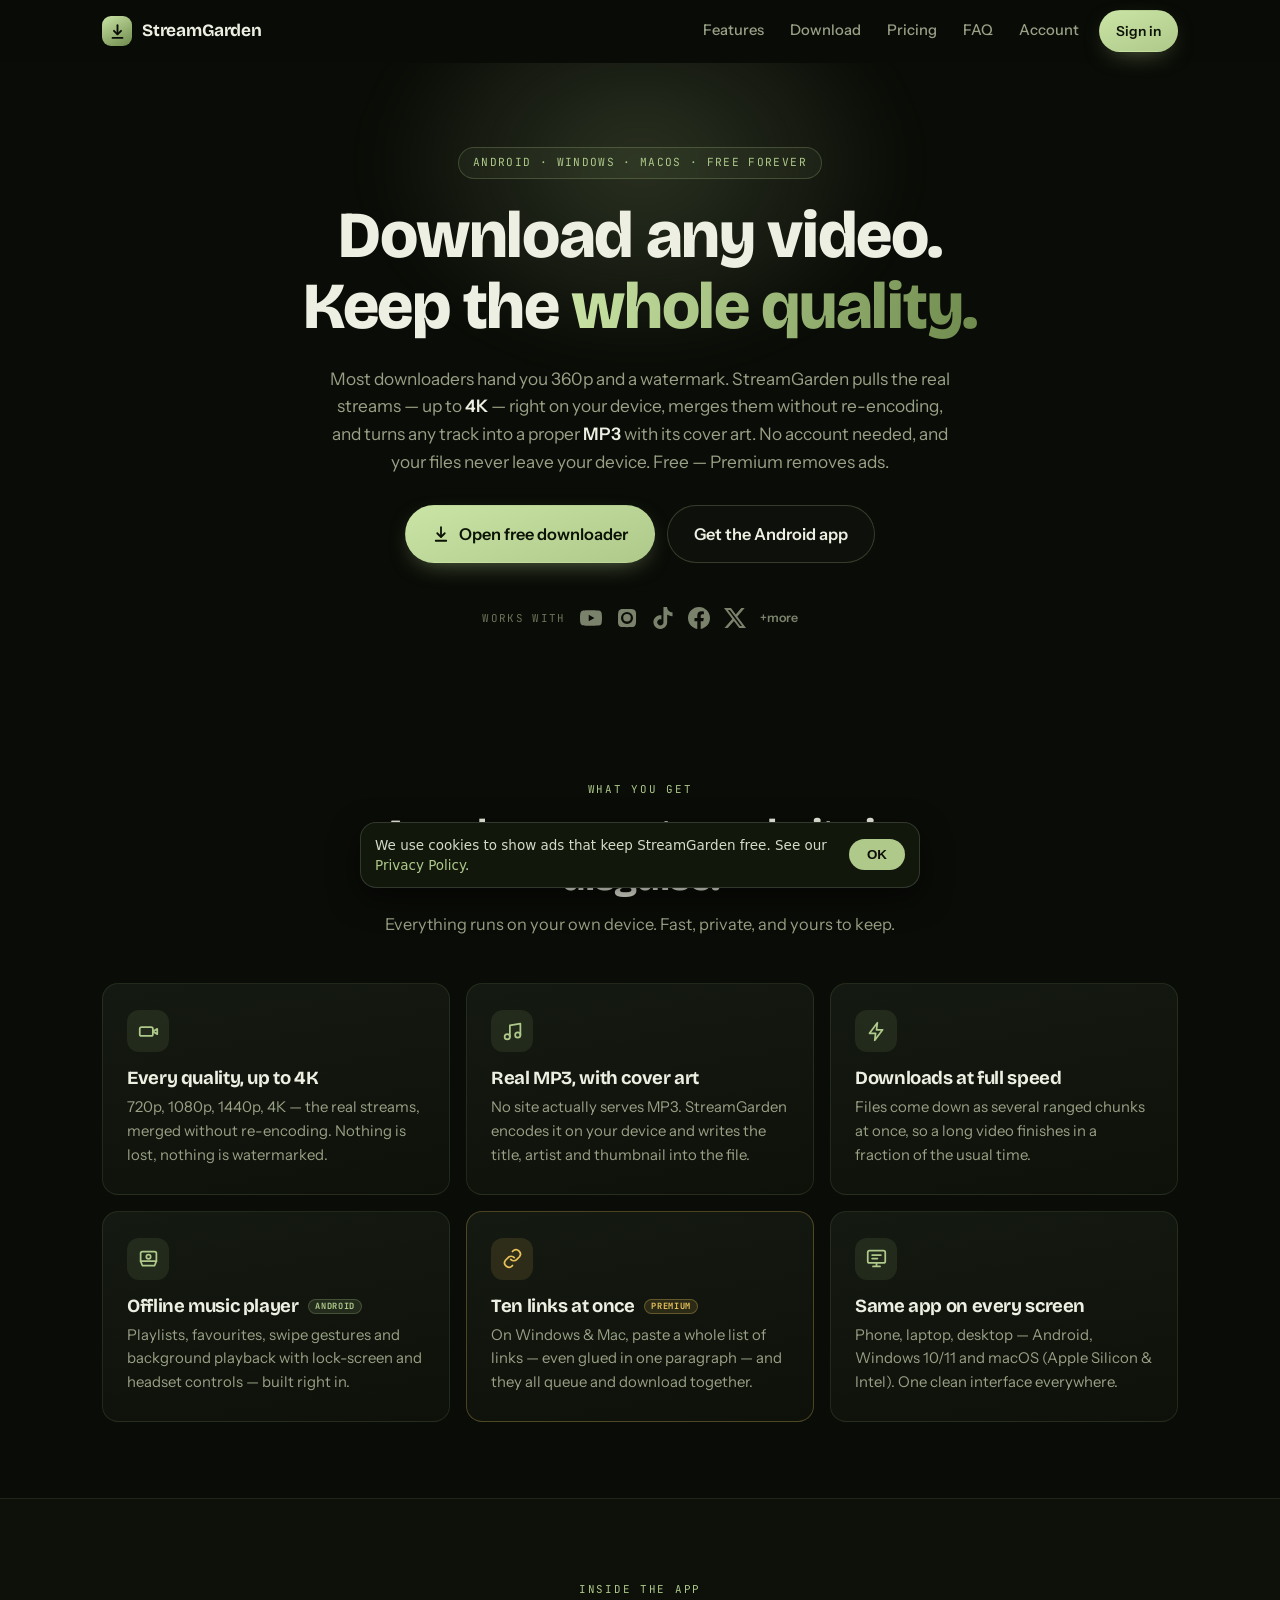
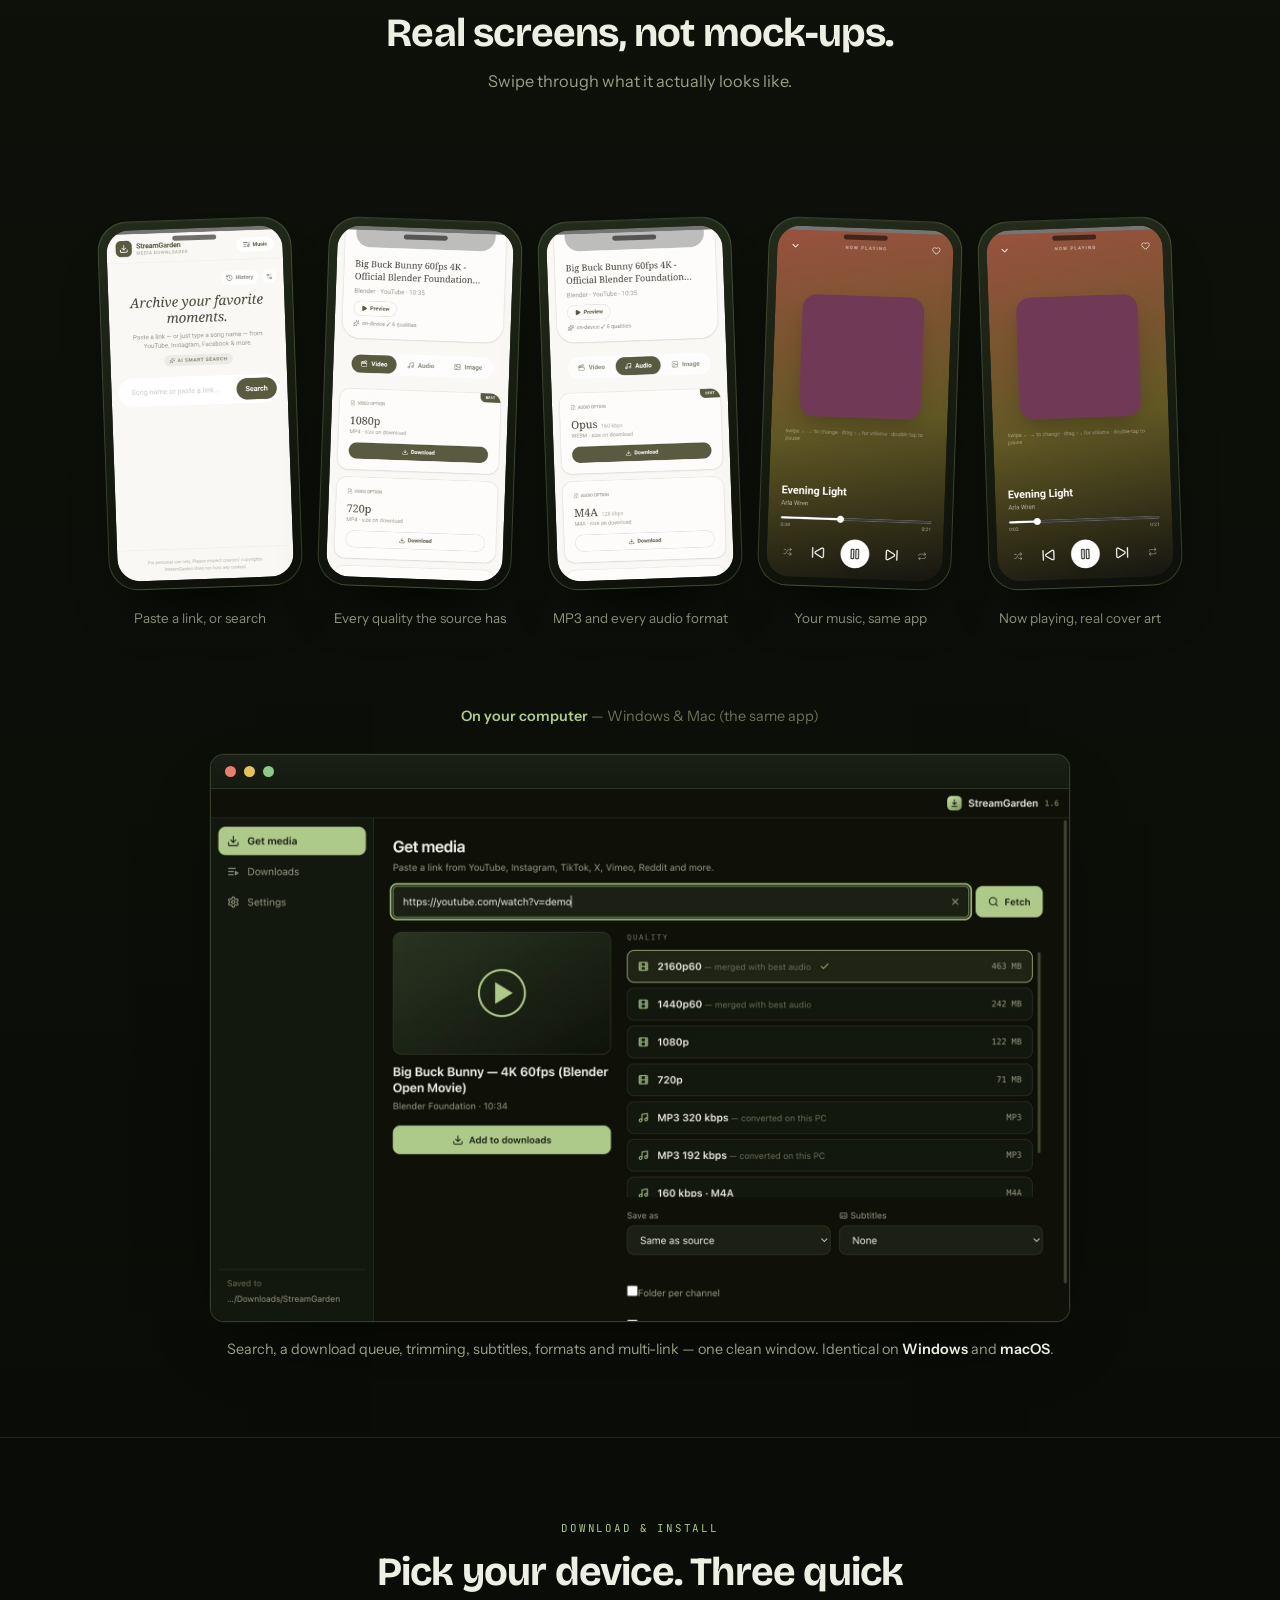
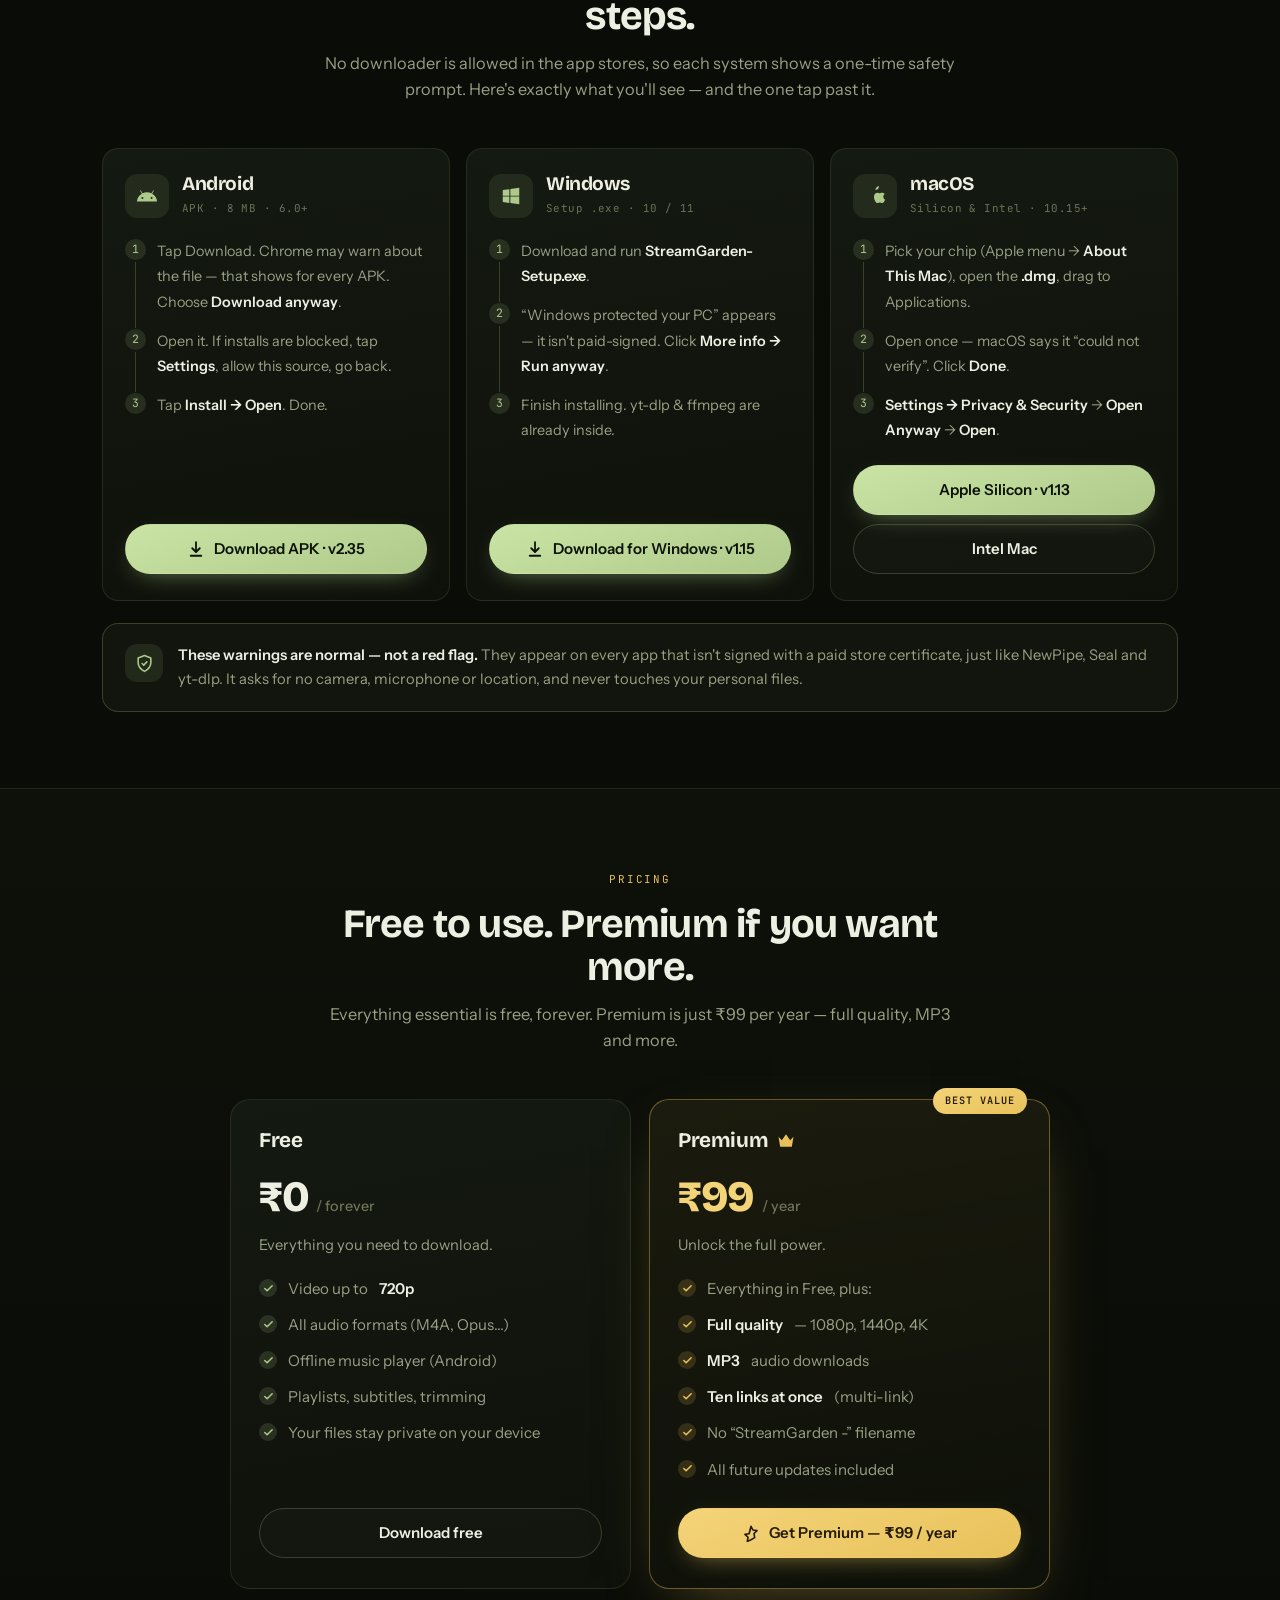
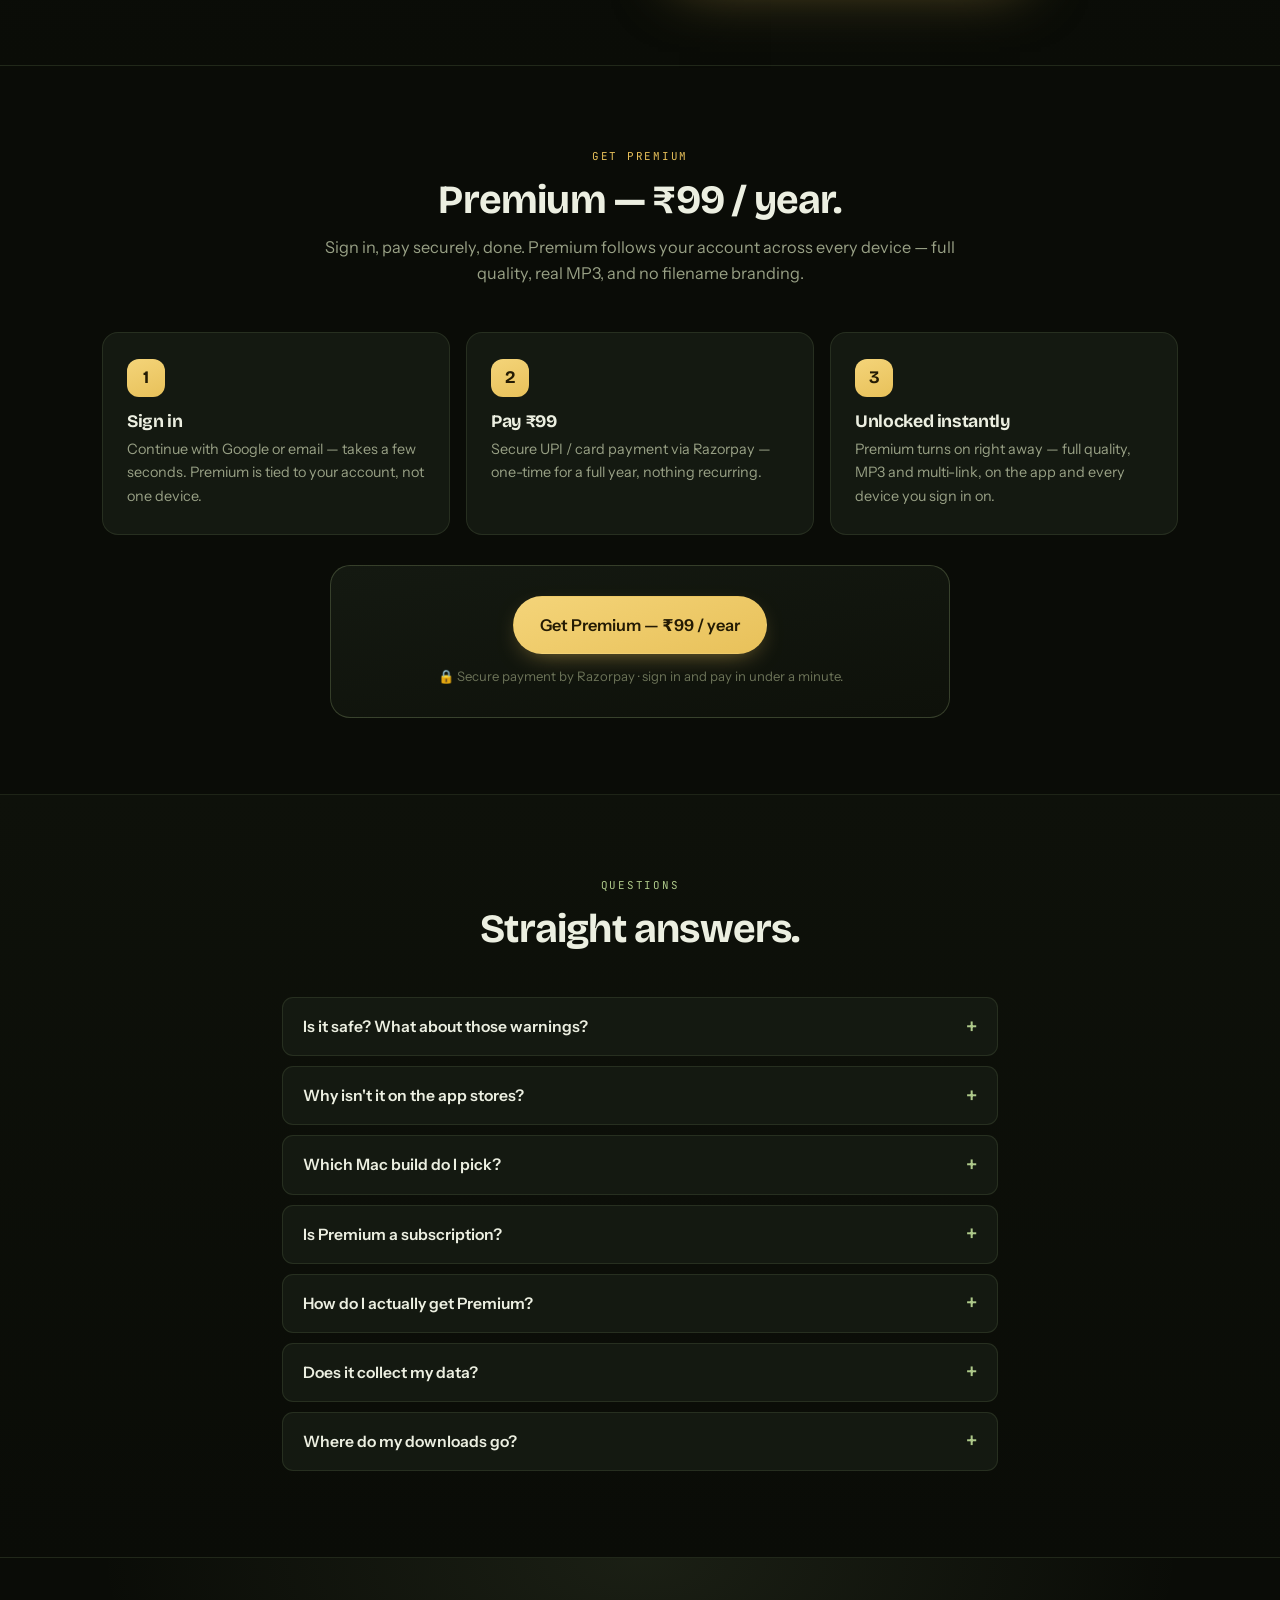
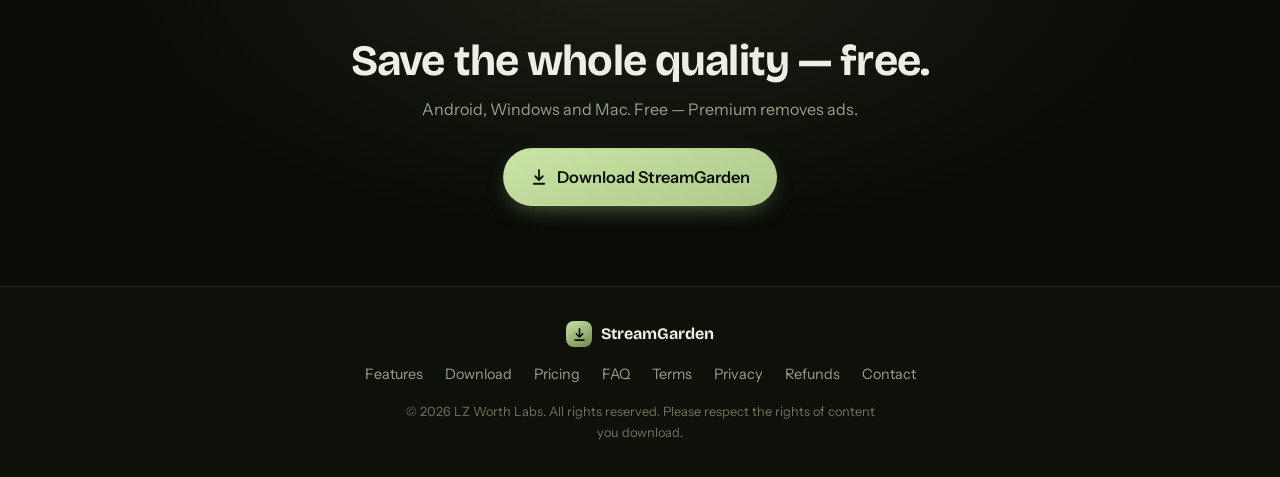
==== commit 5283958c: "Android v2.35 — Fixes the admin panel error when giving premium, and the admin passphrase now ignore" ====
--- a/index.html
+++ b/index.html
@@ -36,7 +36,7 @@
   "operatingSystem": "Android, Windows, macOS",
   "applicationCategory": "MultimediaApplication",
   "description": "Free video and audio downloader for Android, Windows and Mac. Save from YouTube, Instagram, TikTok, Facebook and more — every quality up to 4K, real MP3 with cover art.",
-  "softwareVersion": "2.34",
+  "softwareVersion": "2.35",
   "offers": { "@type": "Offer", "price": "0", "priceCurrency": "INR" },
   "publisher": { "@type": "Organization", "name": "LZ Worth Labs", "url": "https://streamgd.lzworth.in/" }
 }
@@ -216,7 +216,7 @@
           </ol>
           <a class="btn btn-sage dl-btn" href="StreamGarden.apk" download>
             <svg viewBox="0 0 24 24" fill="none" stroke="currentColor" stroke-width="2.4" stroke-linecap="round" stroke-linejoin="round"><path d="M12 3v12"/><path d="m7 11 5 5 5-5"/><path d="M5 21h14"/></svg>
-            Download APK · v2.34
+            Download APK · v2.35
           </a>
         </article>
 
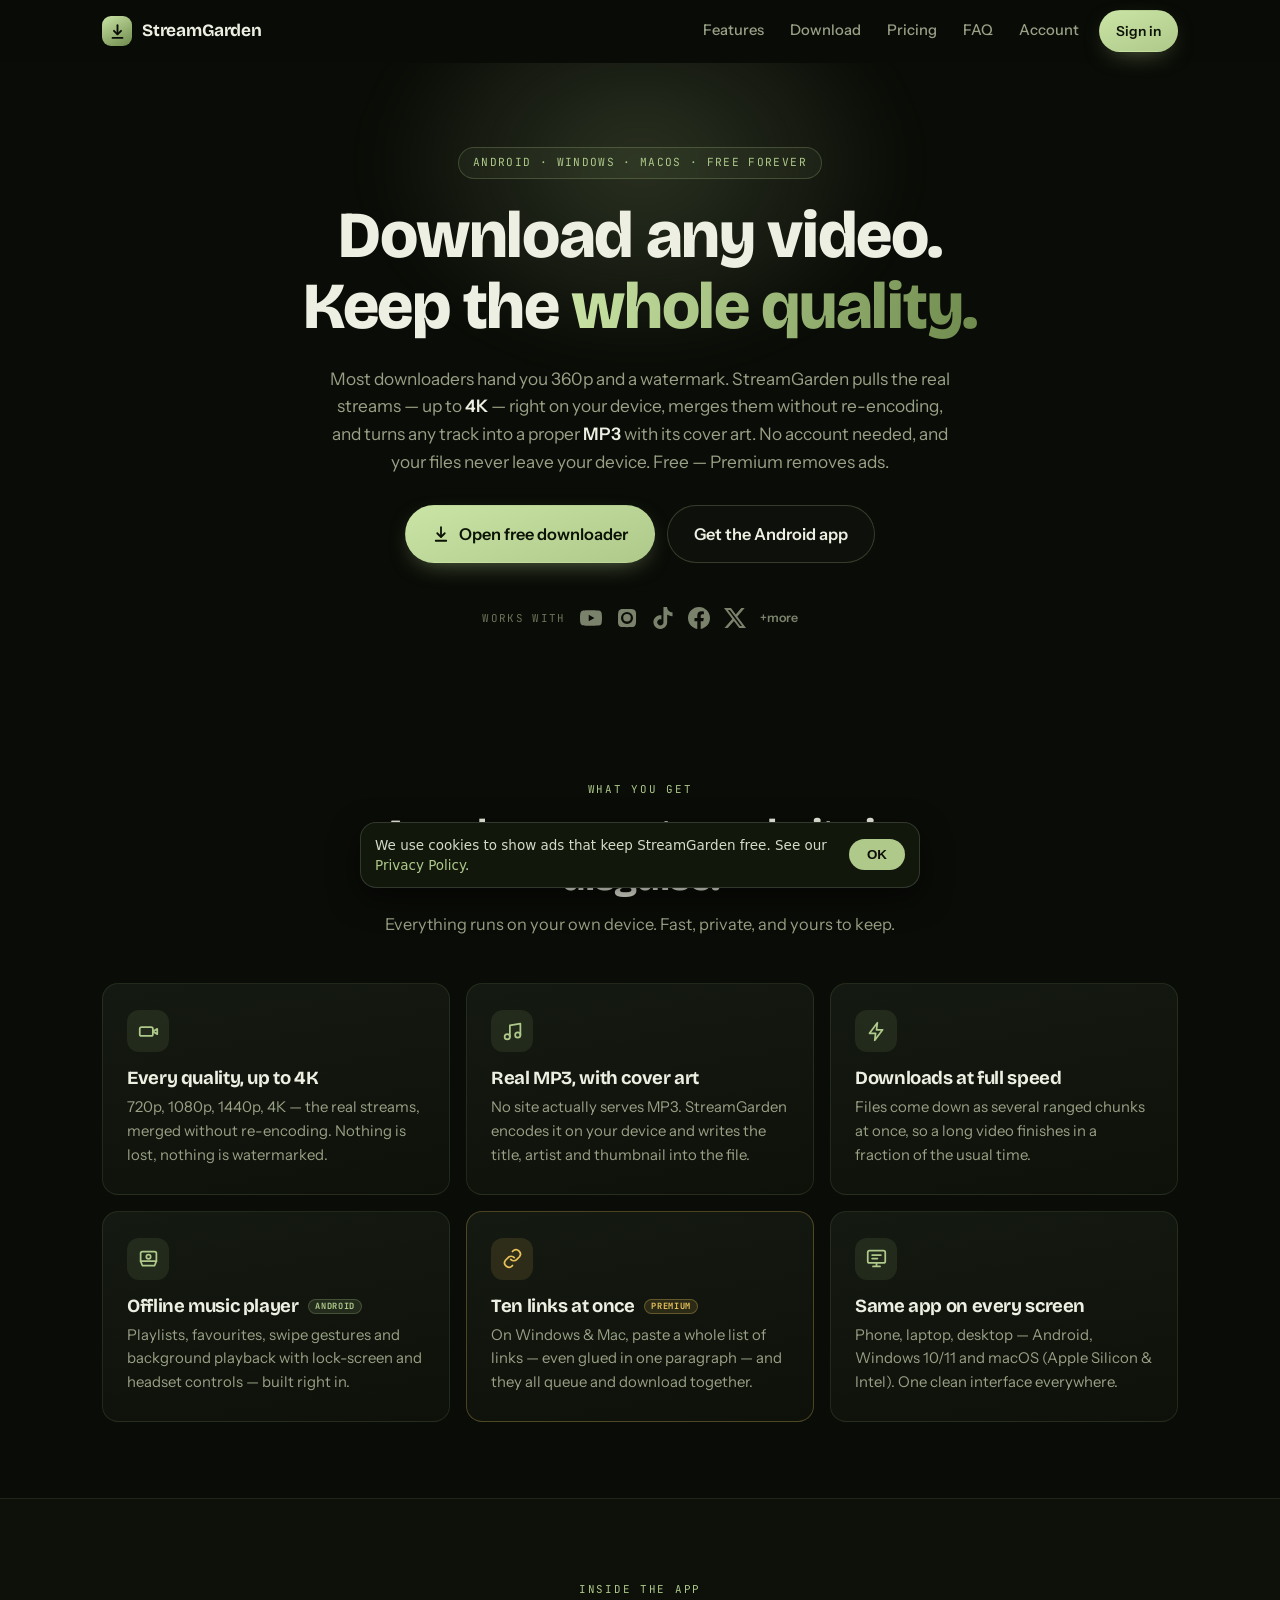
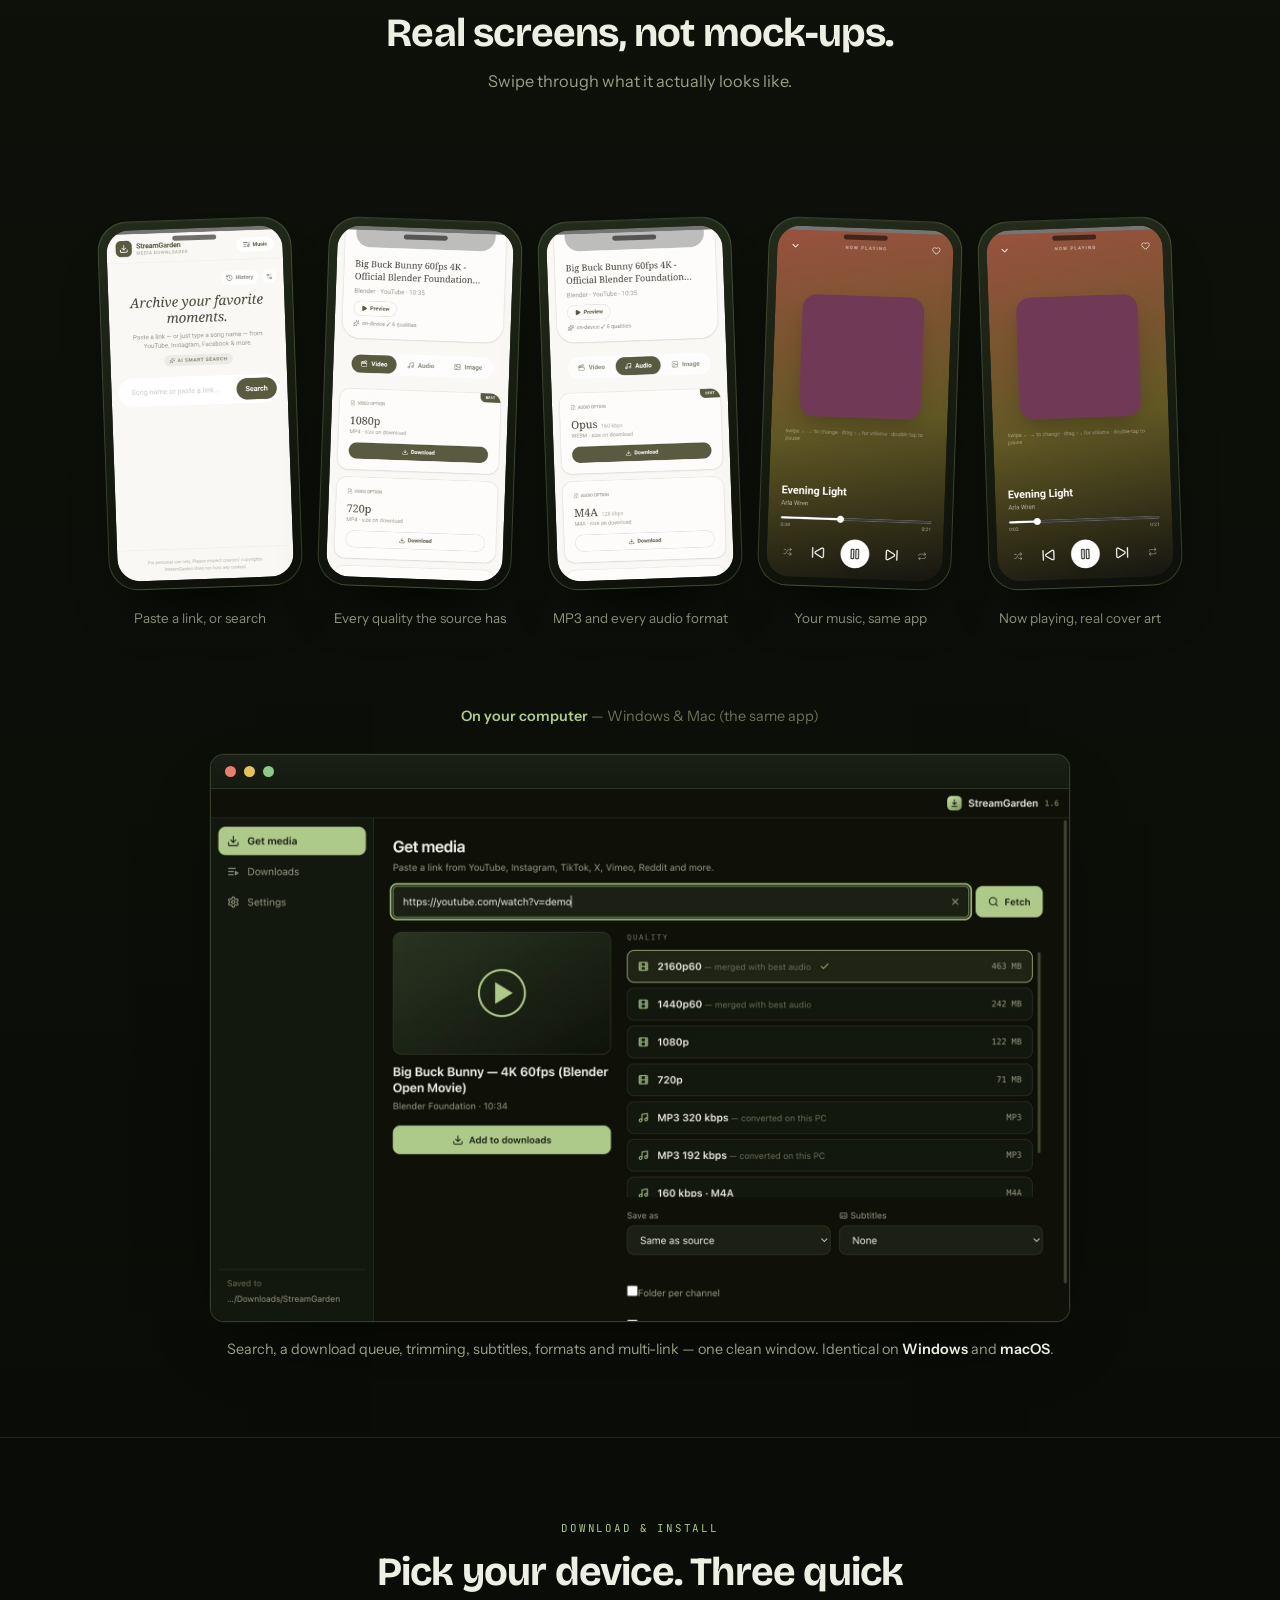
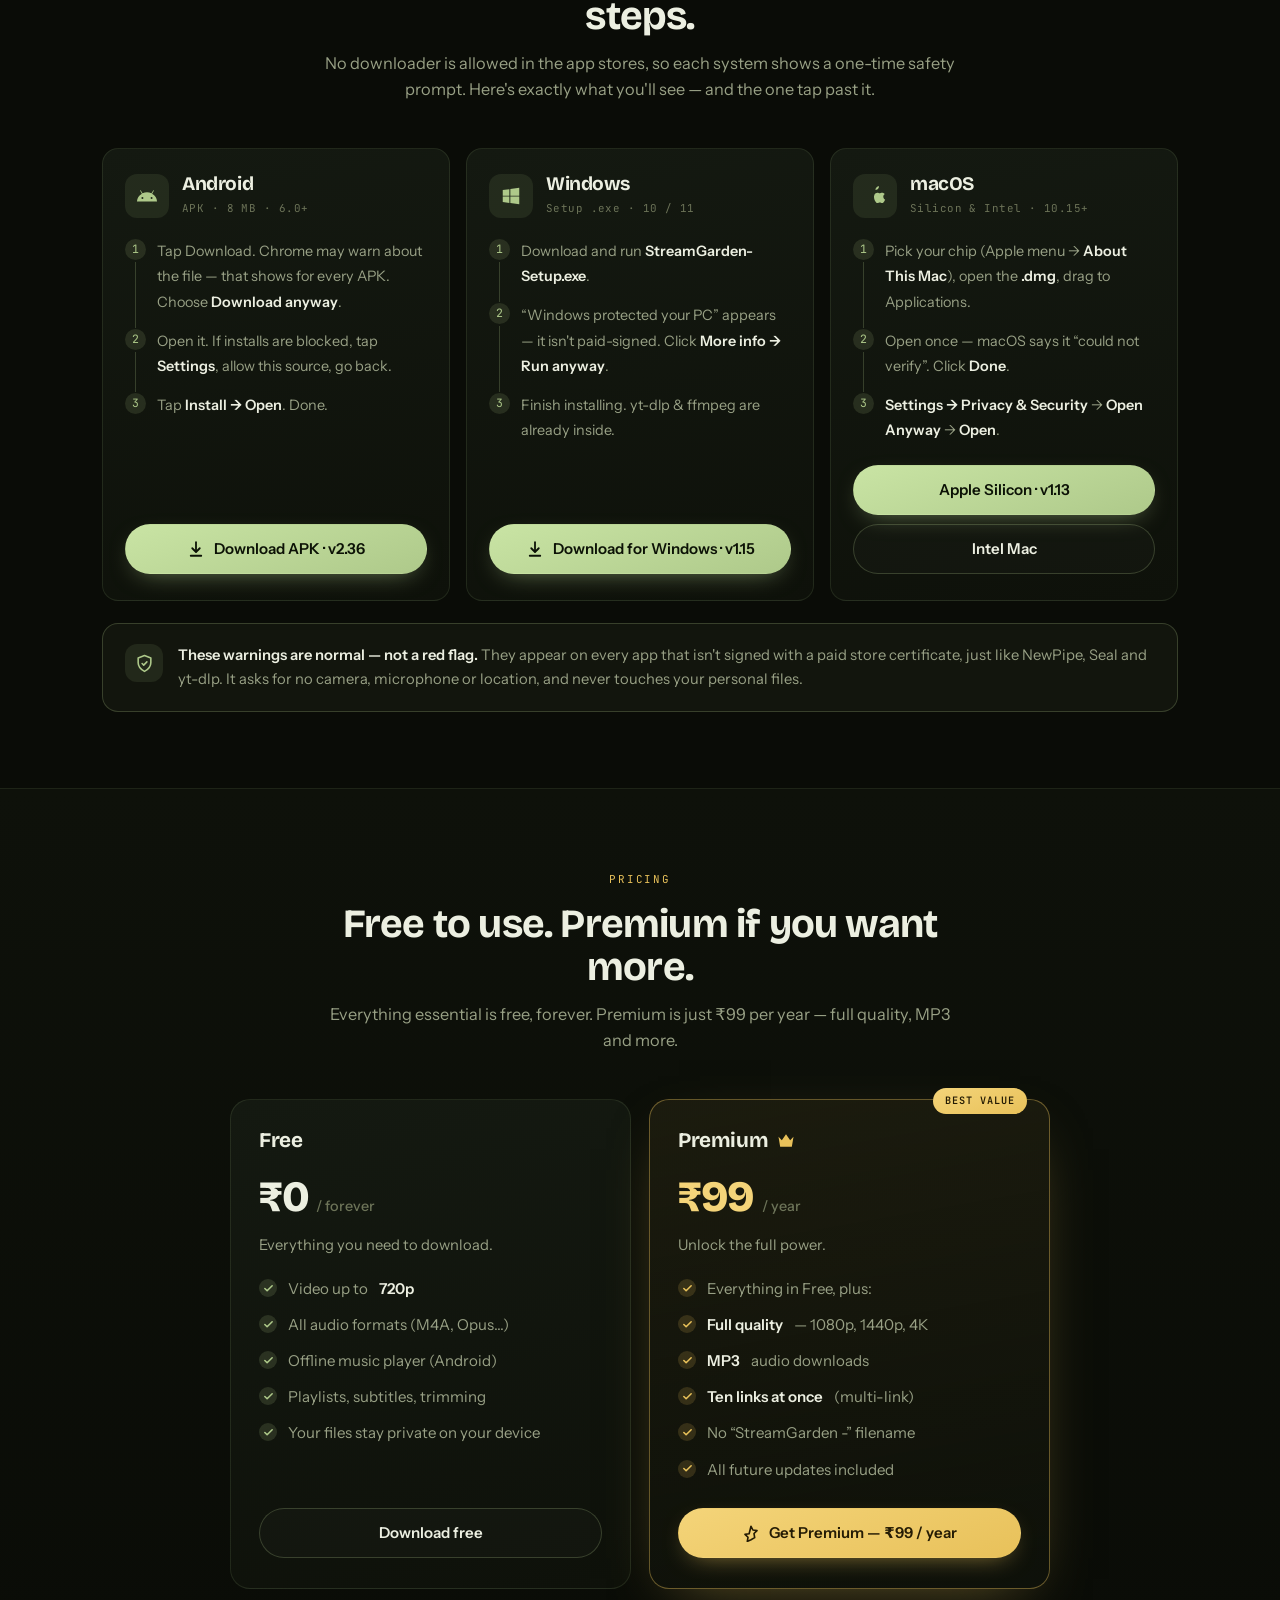
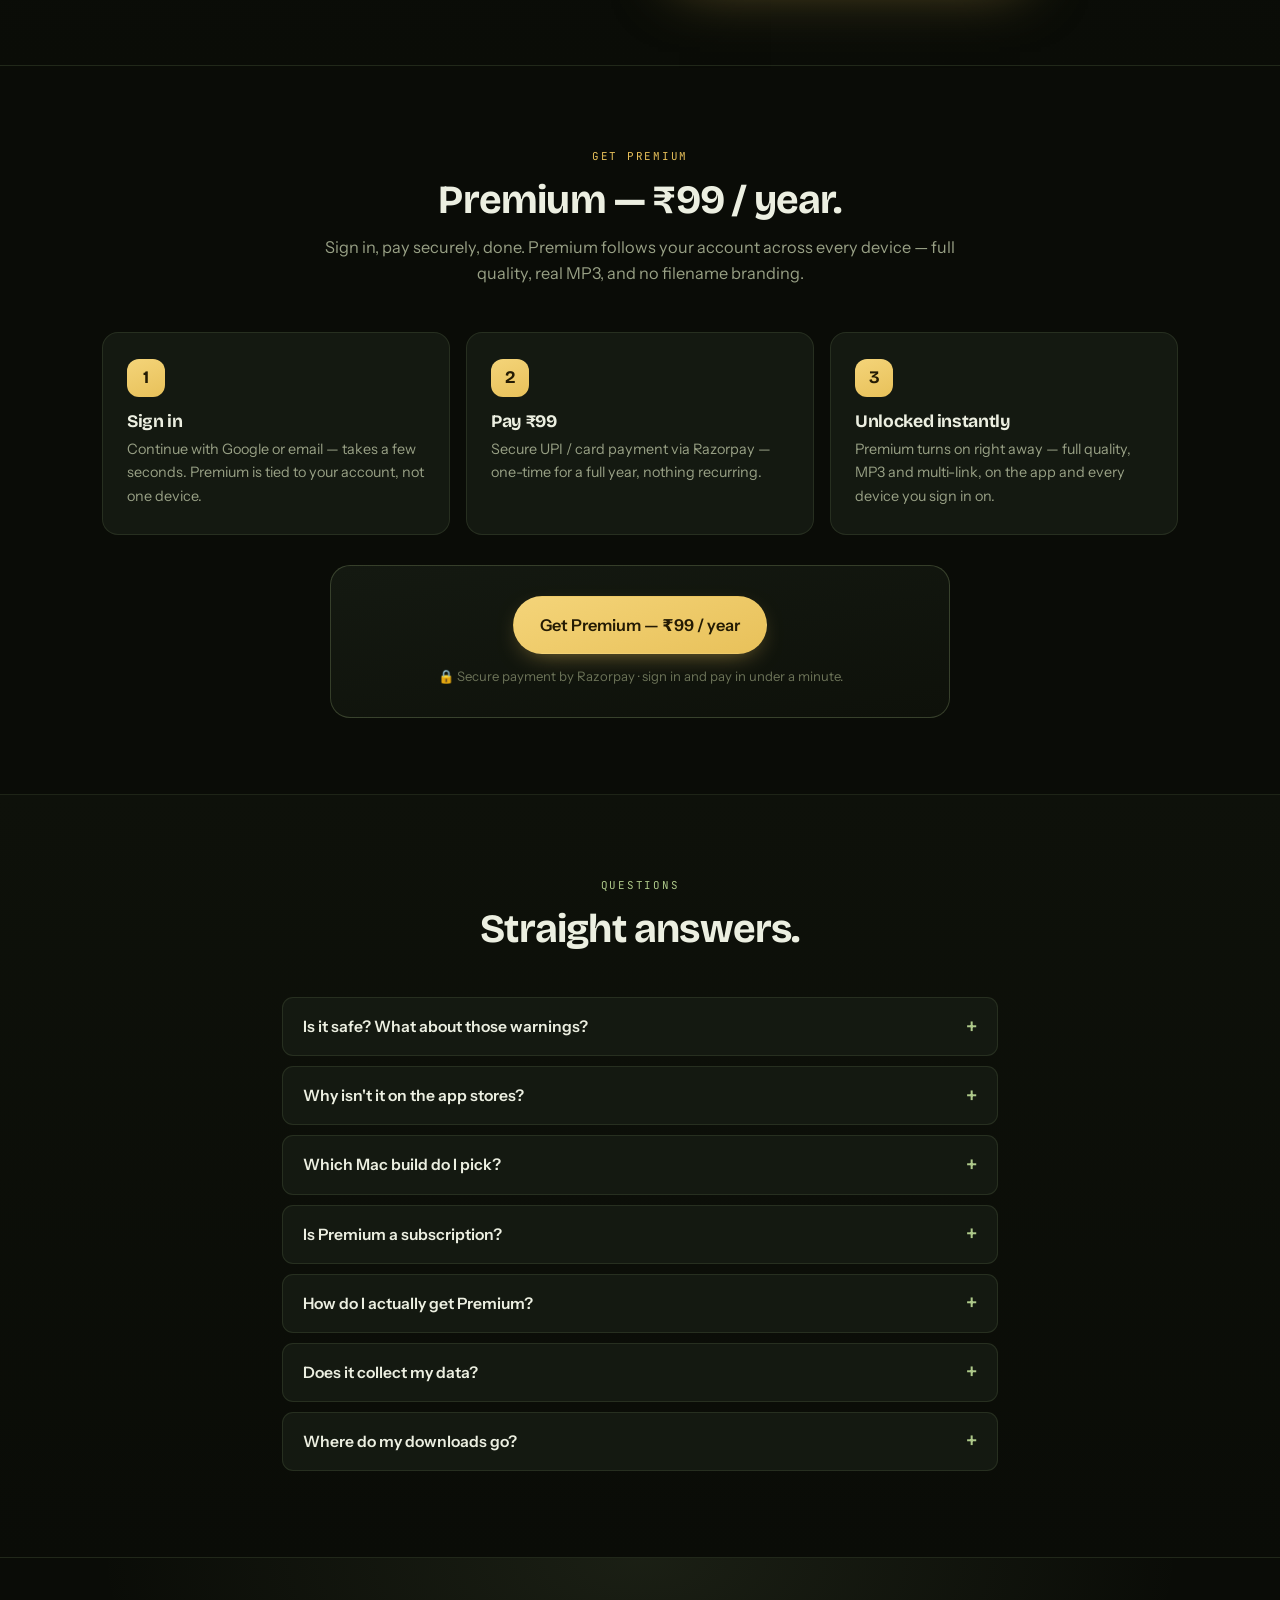
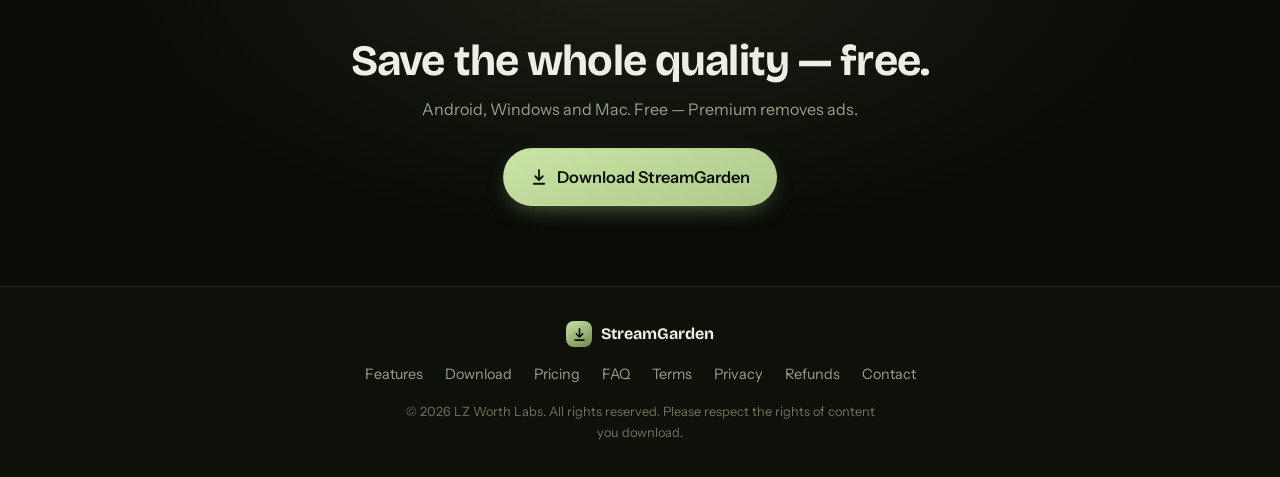
==== commit 667c06e9: "Android v2.36 — New in-app Help and feedback, and a much stronger admin panel with analytics, user m" ====
--- a/index.html
+++ b/index.html
@@ -36,7 +36,7 @@
   "operatingSystem": "Android, Windows, macOS",
   "applicationCategory": "MultimediaApplication",
   "description": "Free video and audio downloader for Android, Windows and Mac. Save from YouTube, Instagram, TikTok, Facebook and more — every quality up to 4K, real MP3 with cover art.",
-  "softwareVersion": "2.35",
+  "softwareVersion": "2.36",
   "offers": { "@type": "Offer", "price": "0", "priceCurrency": "INR" },
   "publisher": { "@type": "Organization", "name": "LZ Worth Labs", "url": "https://streamgd.lzworth.in/" }
 }
@@ -216,7 +216,7 @@
           </ol>
           <a class="btn btn-sage dl-btn" href="StreamGarden.apk" download>
             <svg viewBox="0 0 24 24" fill="none" stroke="currentColor" stroke-width="2.4" stroke-linecap="round" stroke-linejoin="round"><path d="M12 3v12"/><path d="m7 11 5 5 5-5"/><path d="M5 21h14"/></svg>
-            Download APK · v2.35
+            Download APK · v2.36
           </a>
         </article>
 
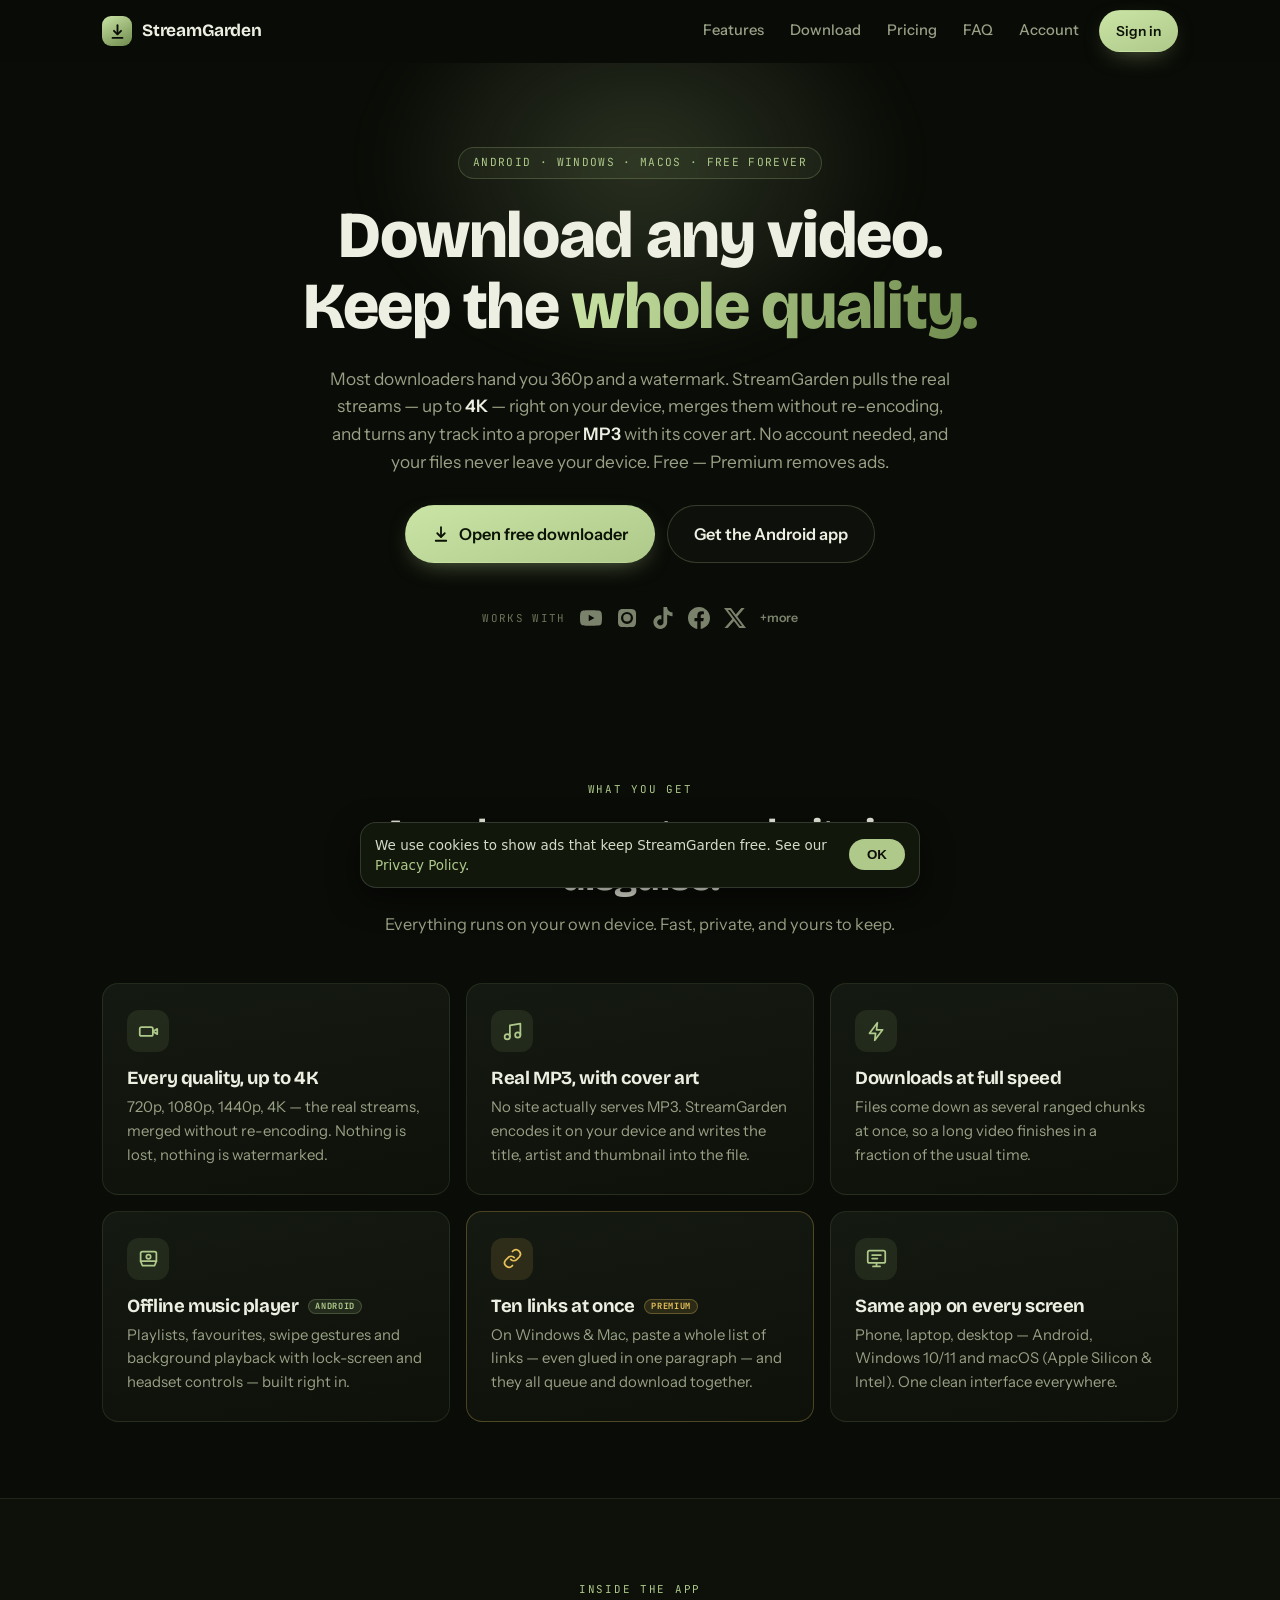
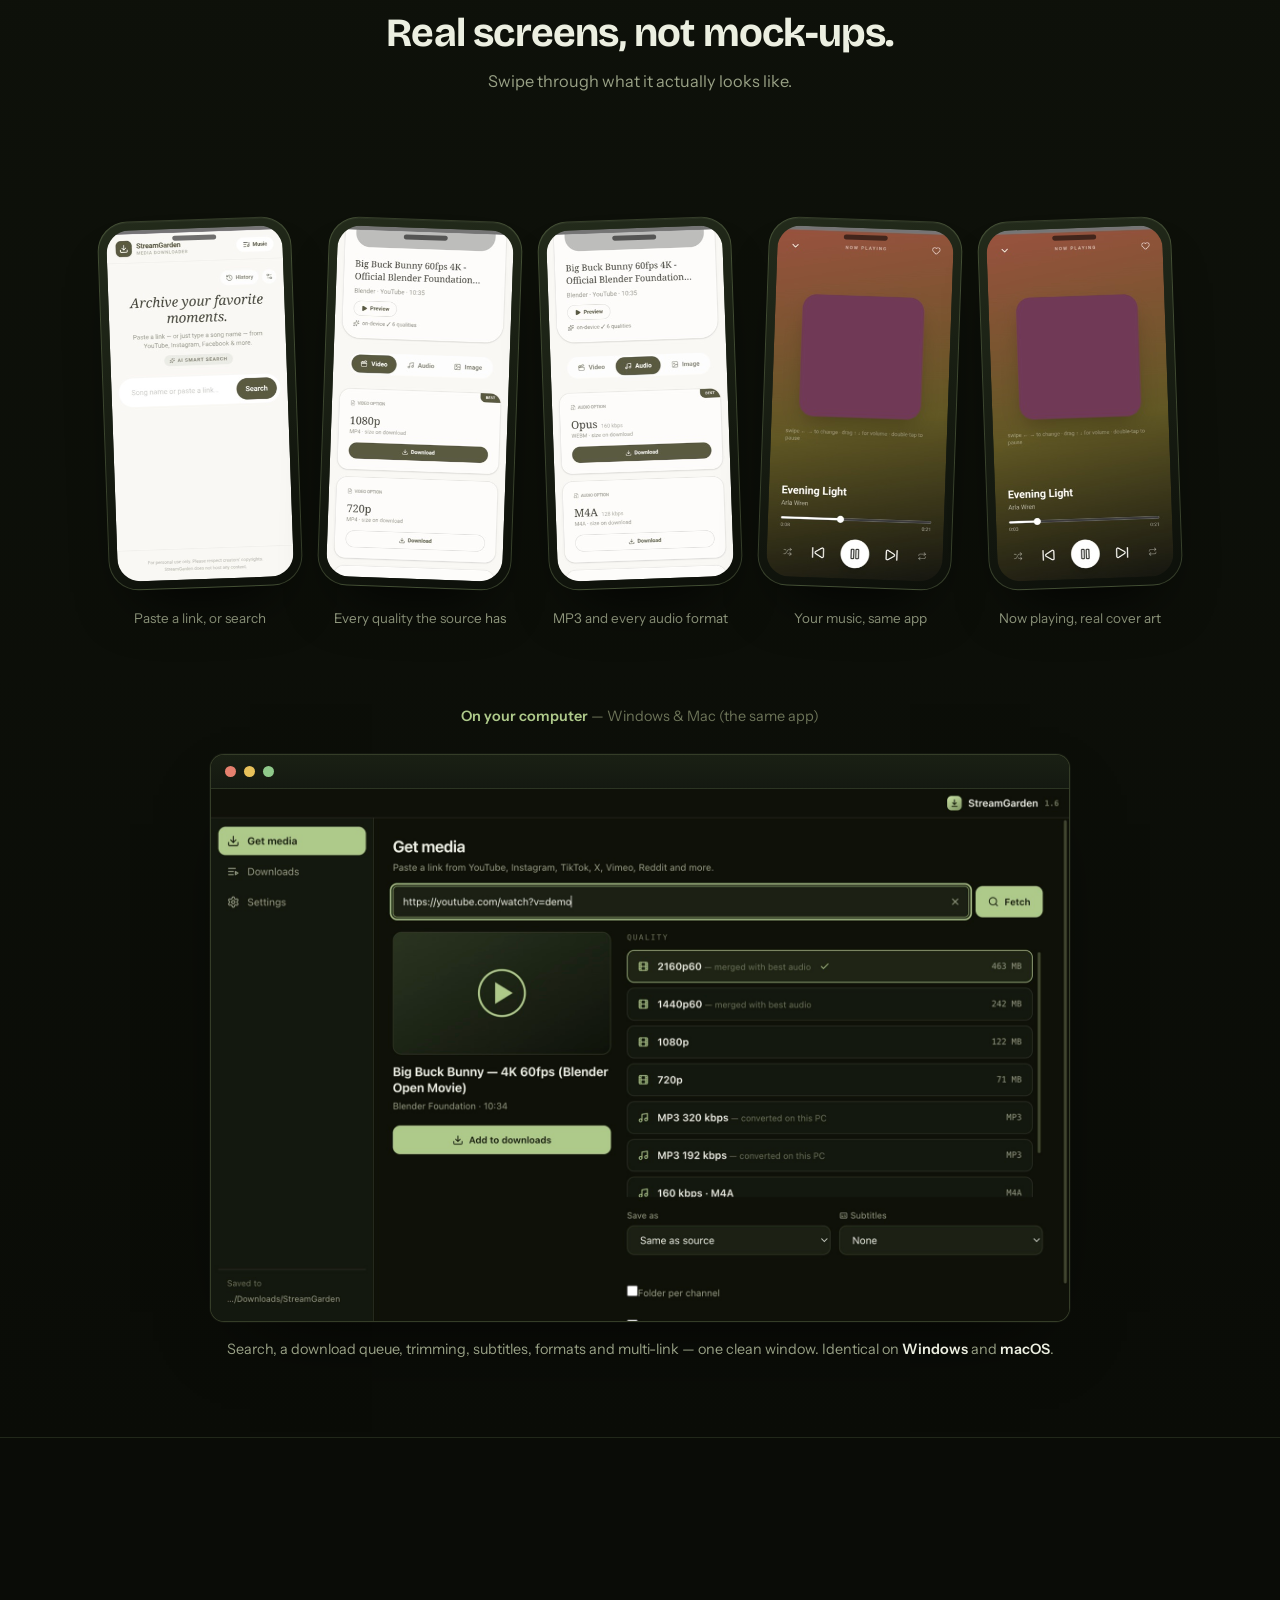
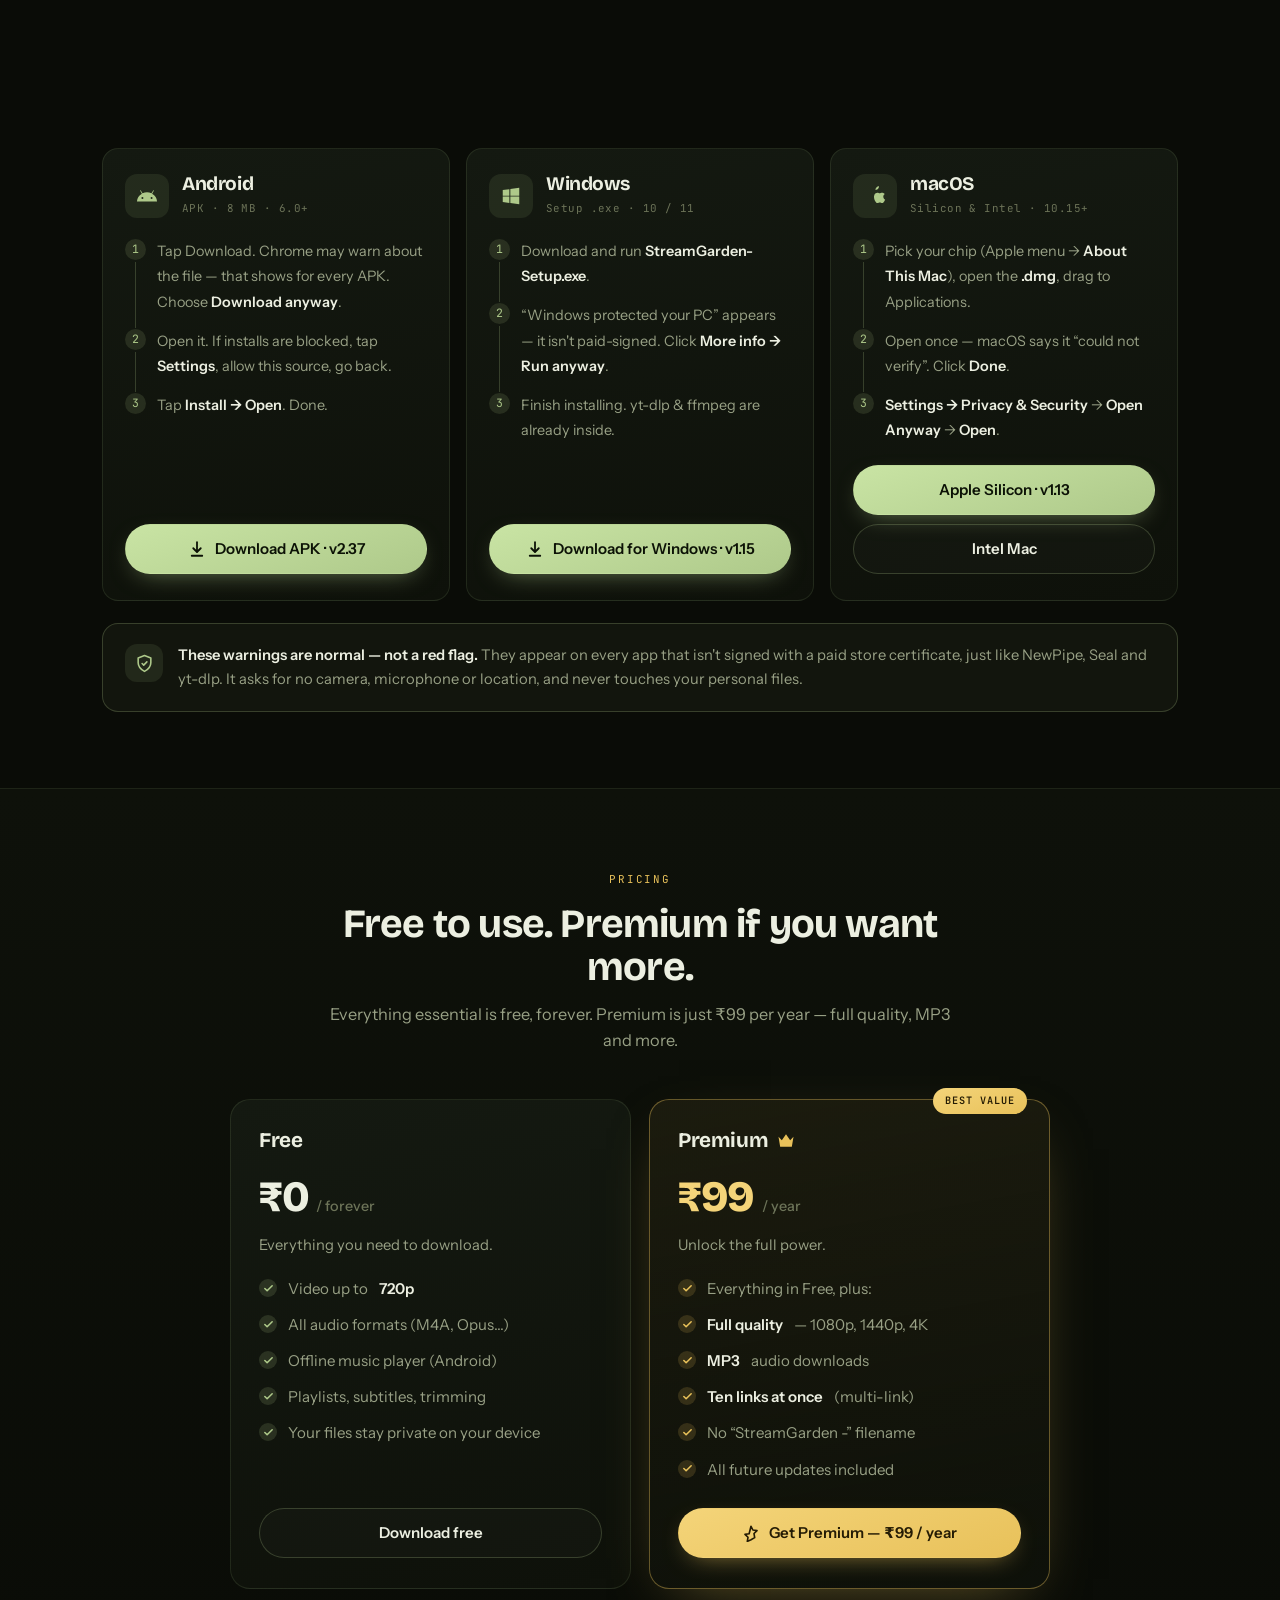
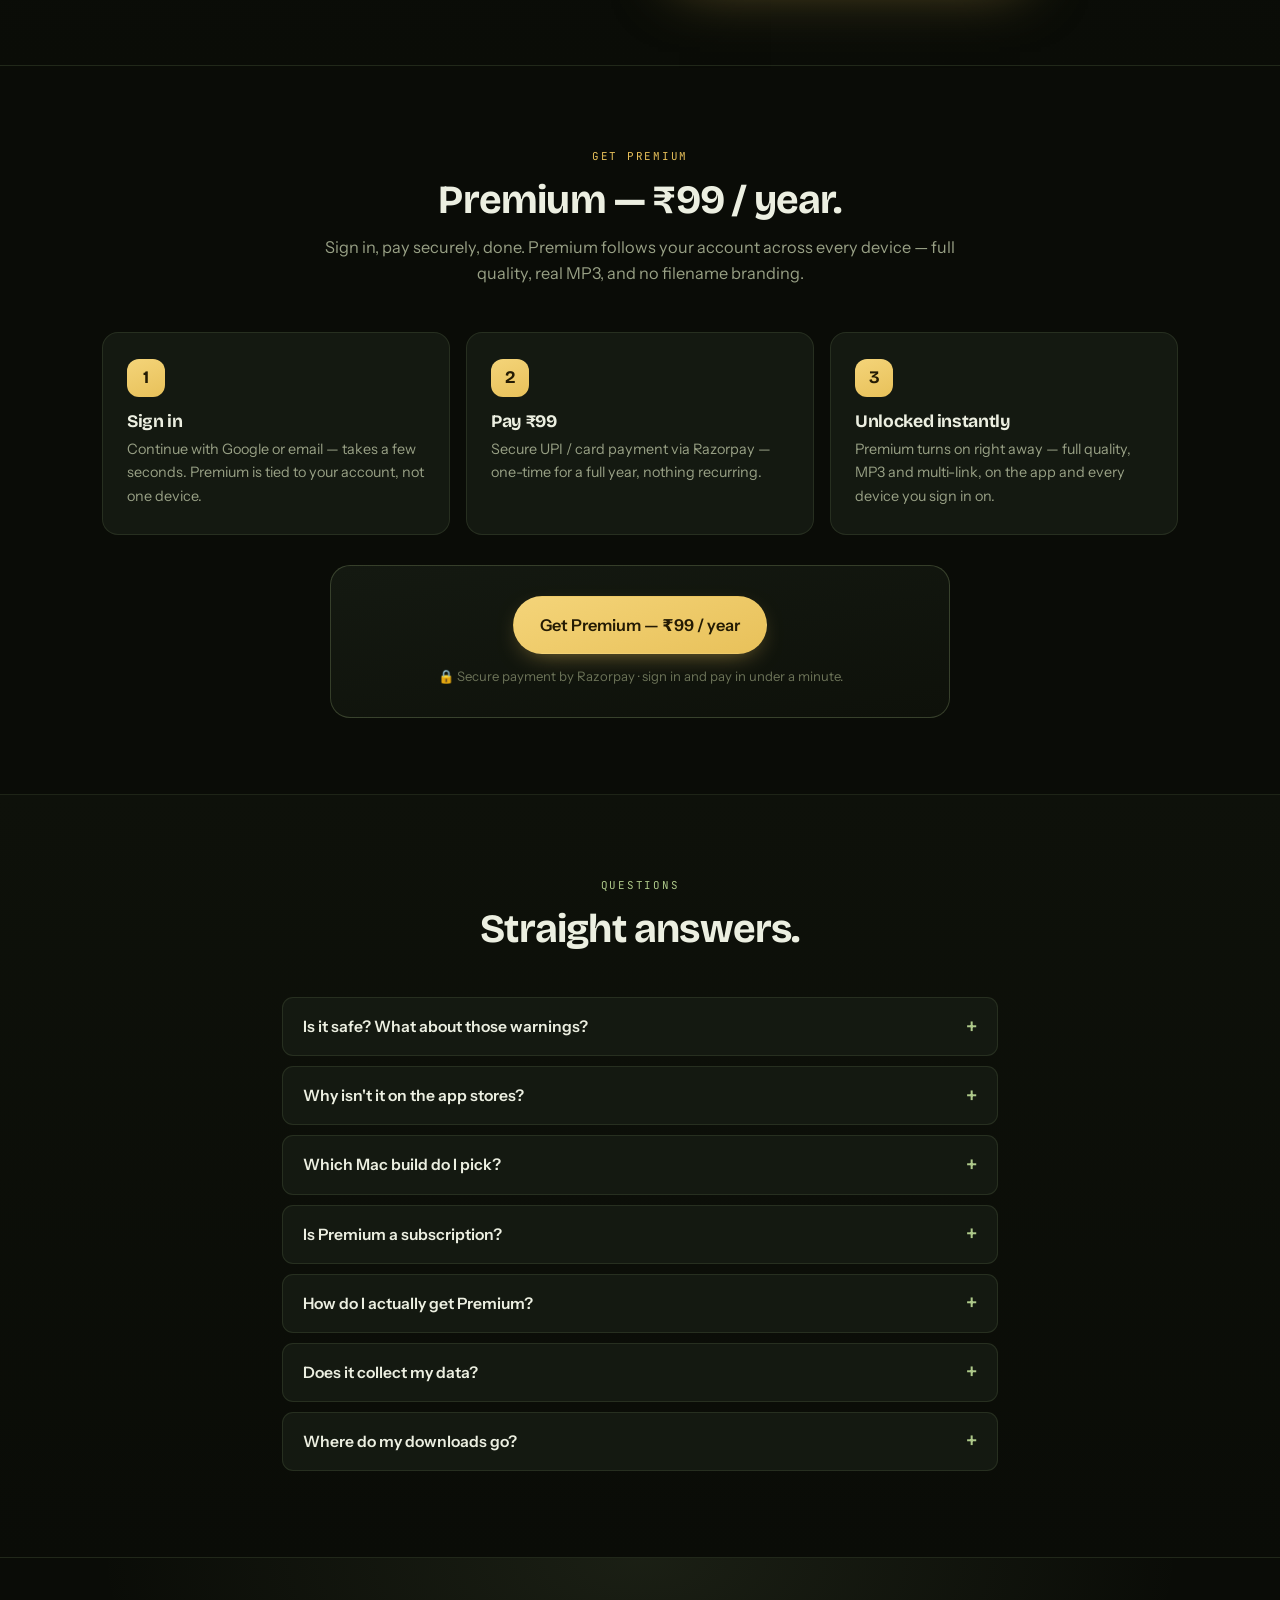
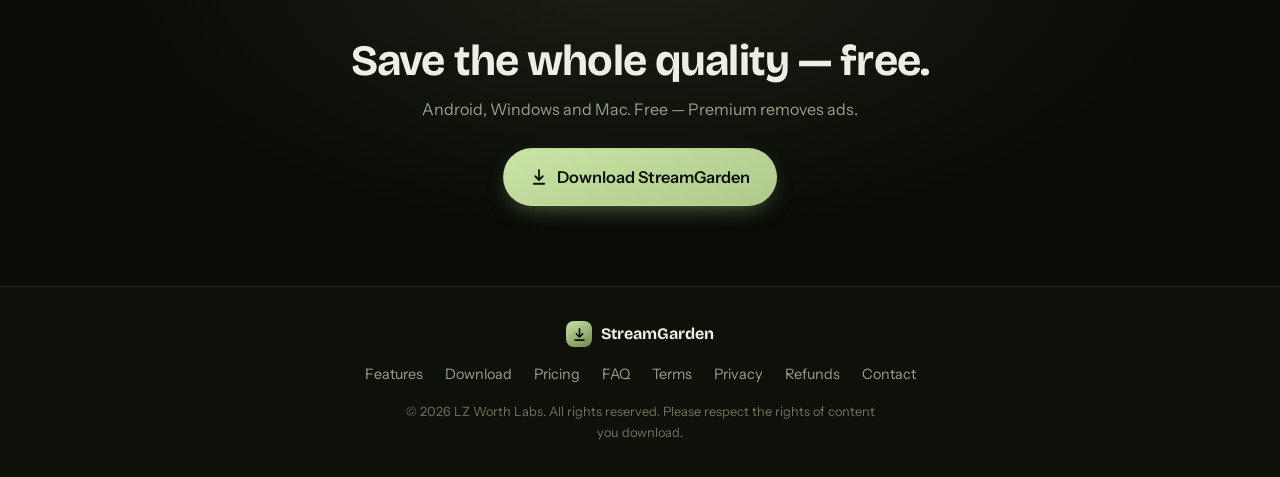
==== commit d56220d3: "Android v2.37 — Admin can now change the admin passphrase from the Security tab. Co-Authored-By: Cla" ====
--- a/index.html
+++ b/index.html
@@ -36,7 +36,7 @@
   "operatingSystem": "Android, Windows, macOS",
   "applicationCategory": "MultimediaApplication",
   "description": "Free video and audio downloader for Android, Windows and Mac. Save from YouTube, Instagram, TikTok, Facebook and more — every quality up to 4K, real MP3 with cover art.",
-  "softwareVersion": "2.36",
+  "softwareVersion": "2.37",
   "offers": { "@type": "Offer", "price": "0", "priceCurrency": "INR" },
   "publisher": { "@type": "Organization", "name": "LZ Worth Labs", "url": "https://streamgd.lzworth.in/" }
 }
@@ -216,7 +216,7 @@
           </ol>
           <a class="btn btn-sage dl-btn" href="StreamGarden.apk" download>
             <svg viewBox="0 0 24 24" fill="none" stroke="currentColor" stroke-width="2.4" stroke-linecap="round" stroke-linejoin="round"><path d="M12 3v12"/><path d="m7 11 5 5 5-5"/><path d="M5 21h14"/></svg>
-            Download APK · v2.36
+            Download APK · v2.37
           </a>
         </article>
 
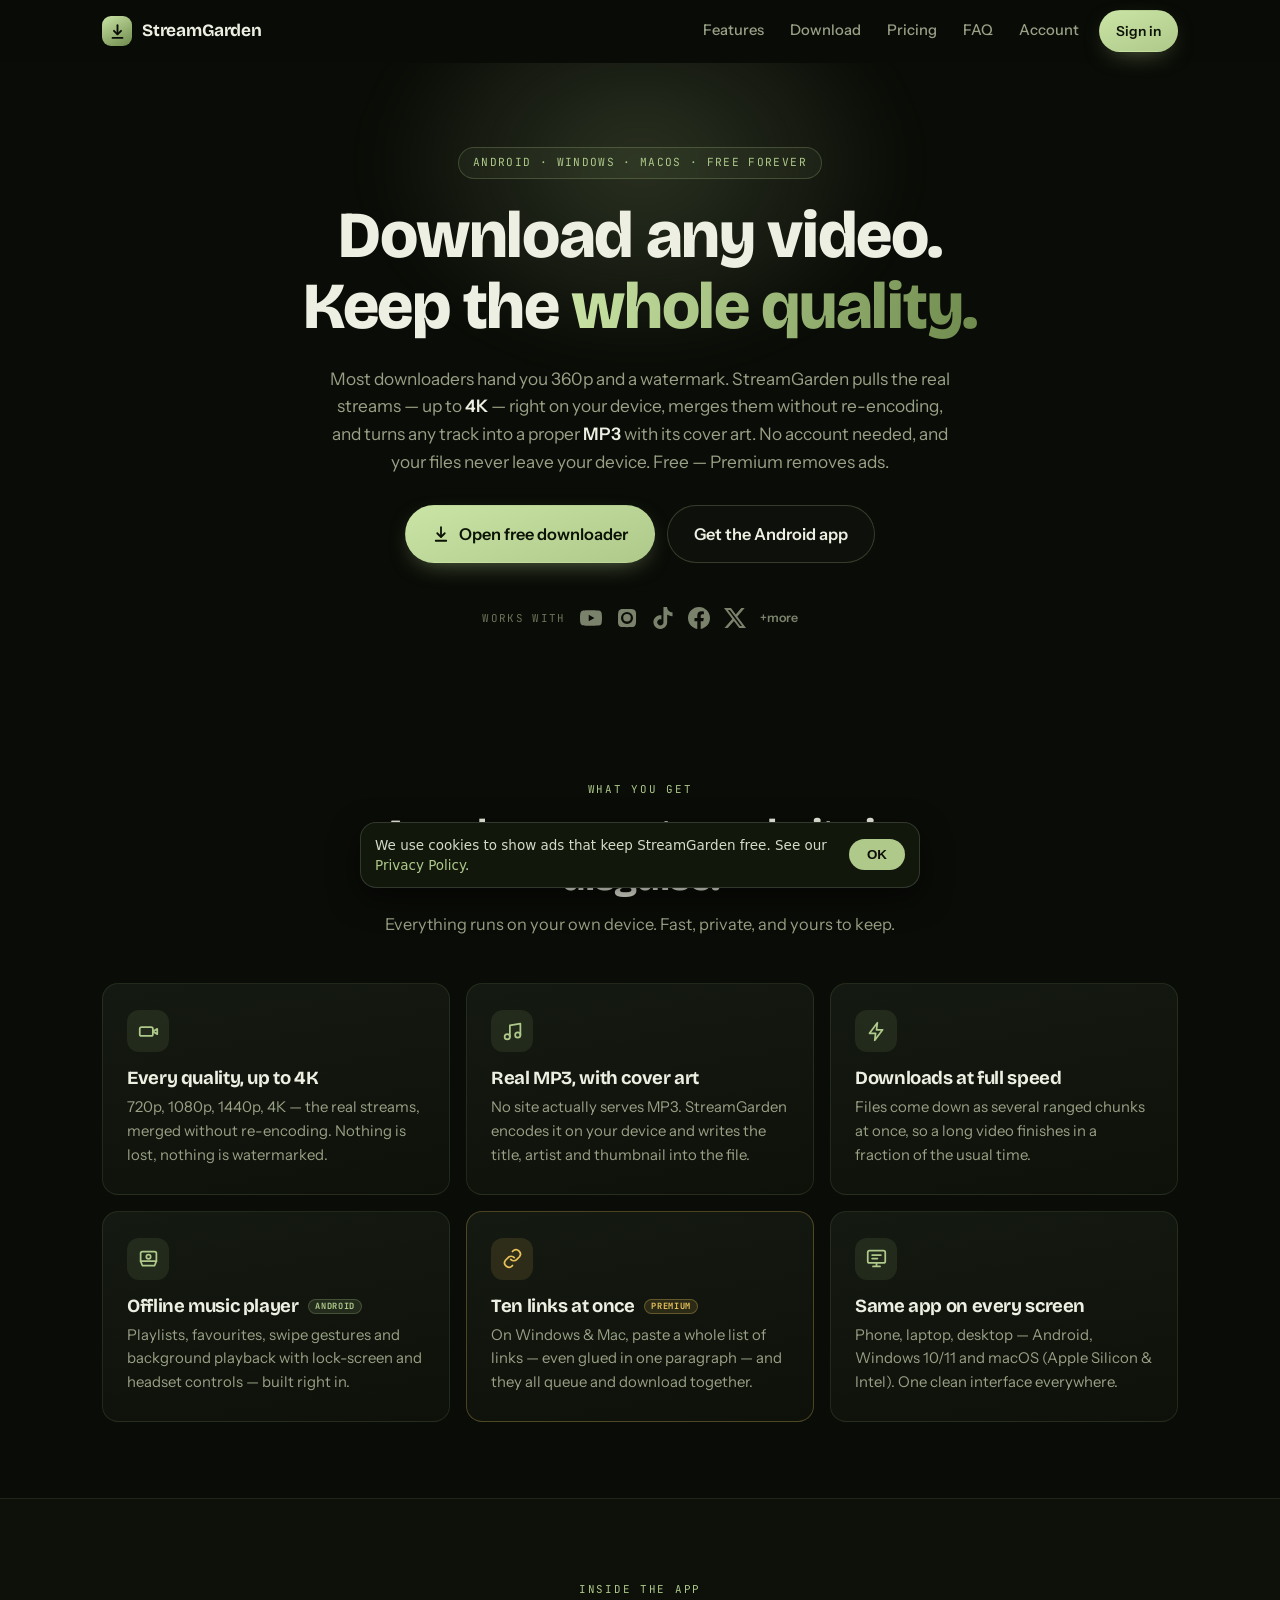
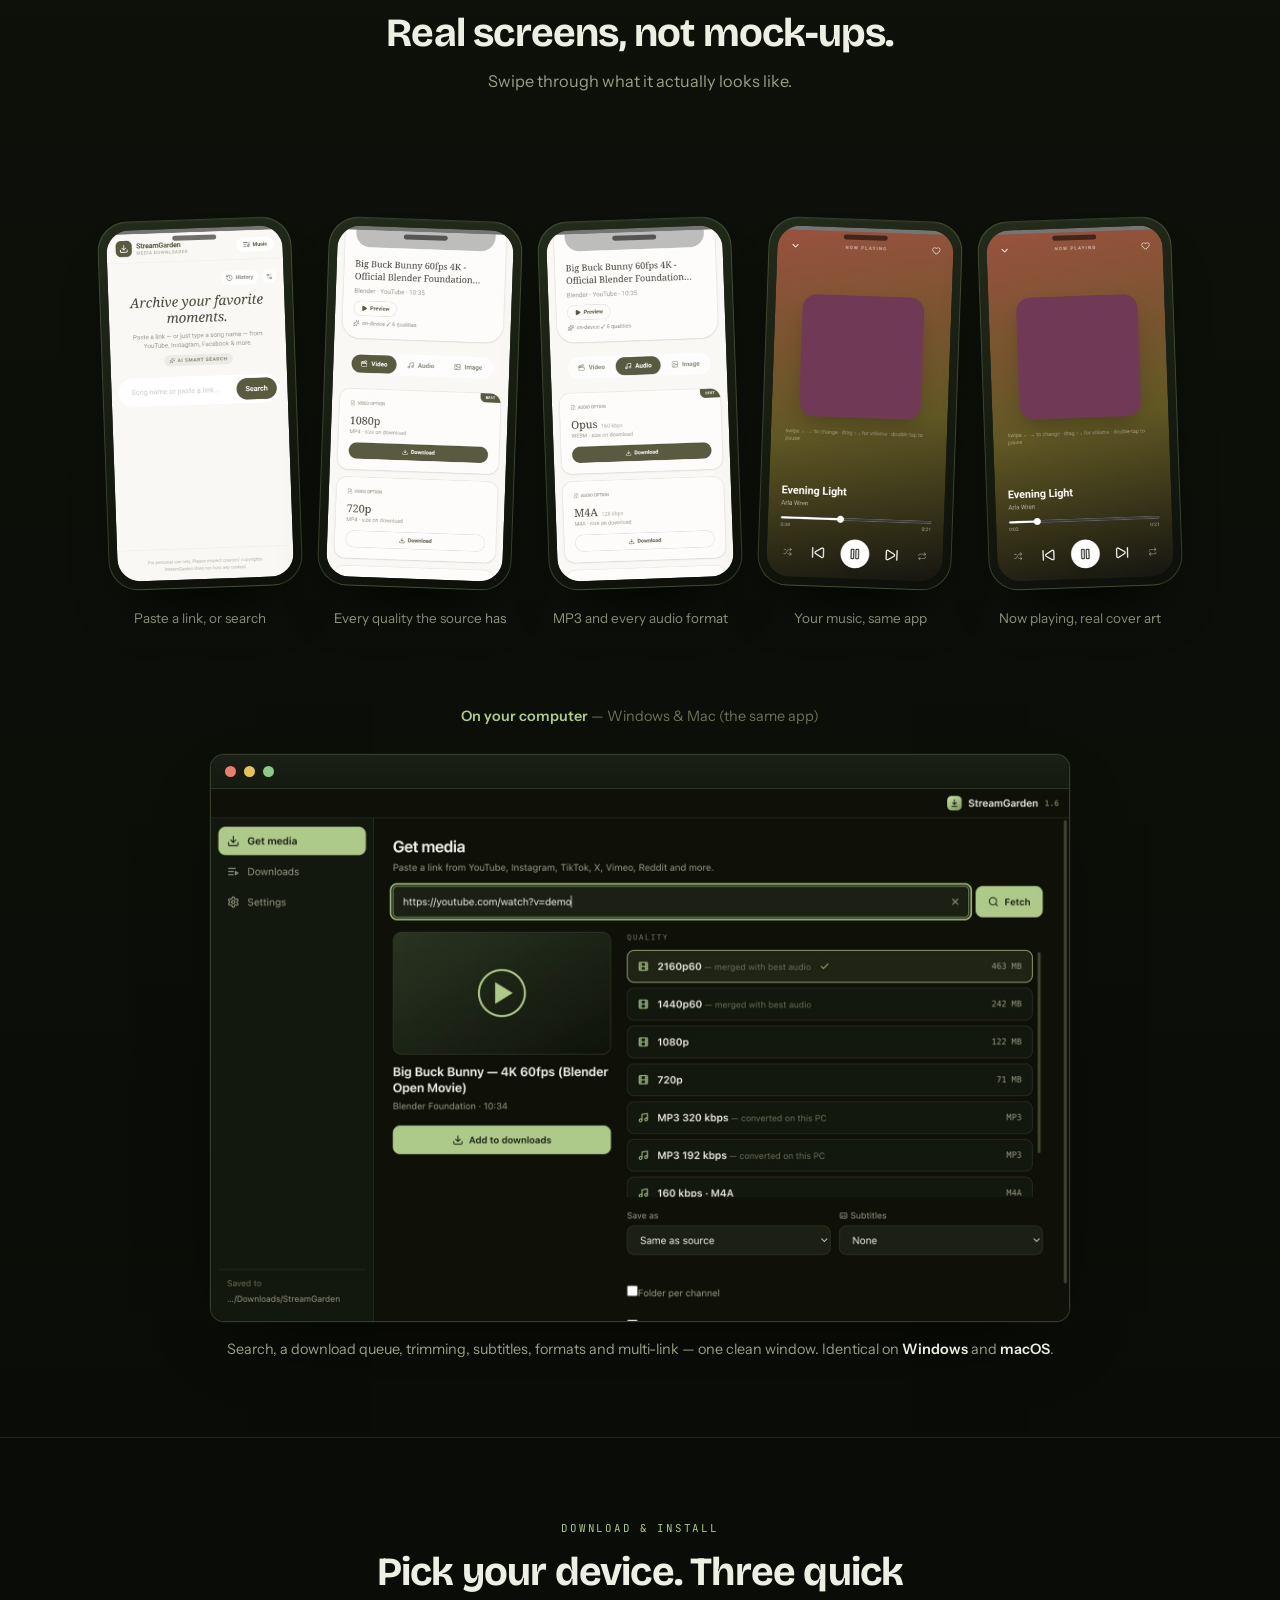
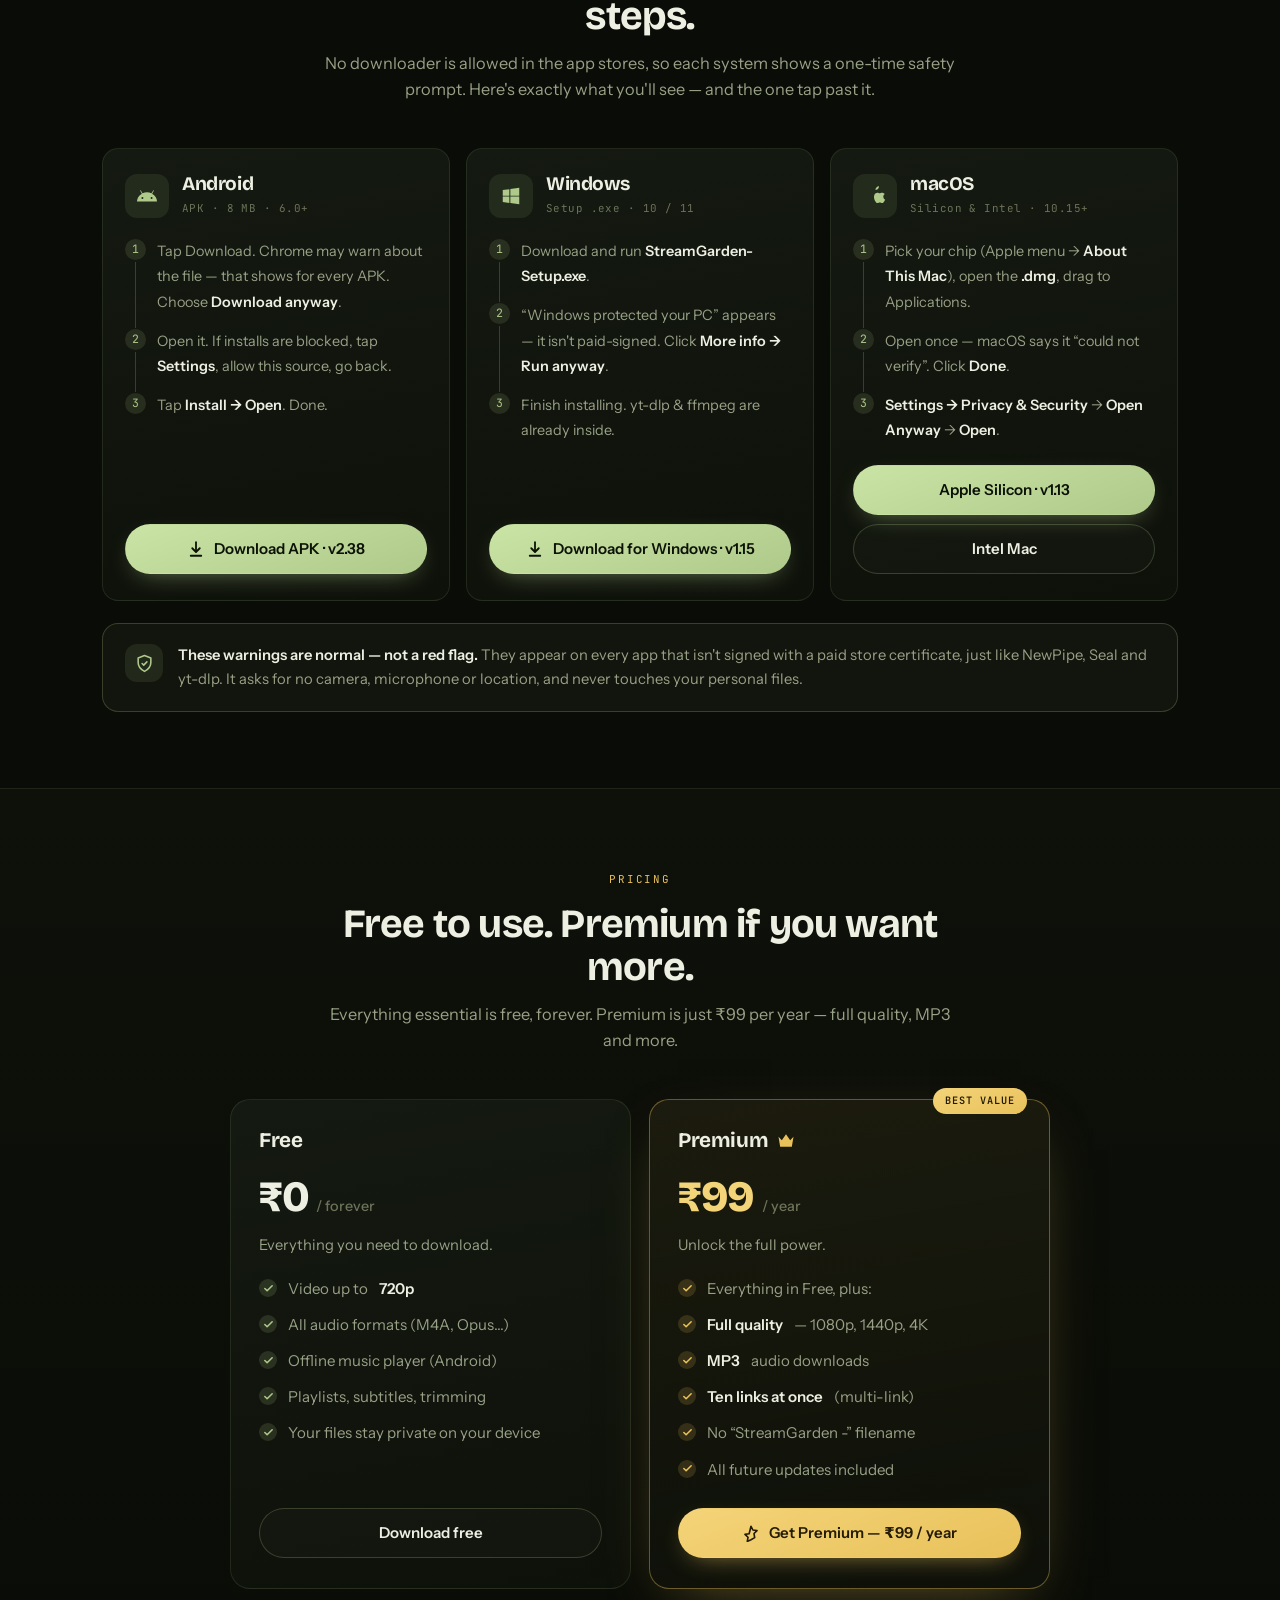
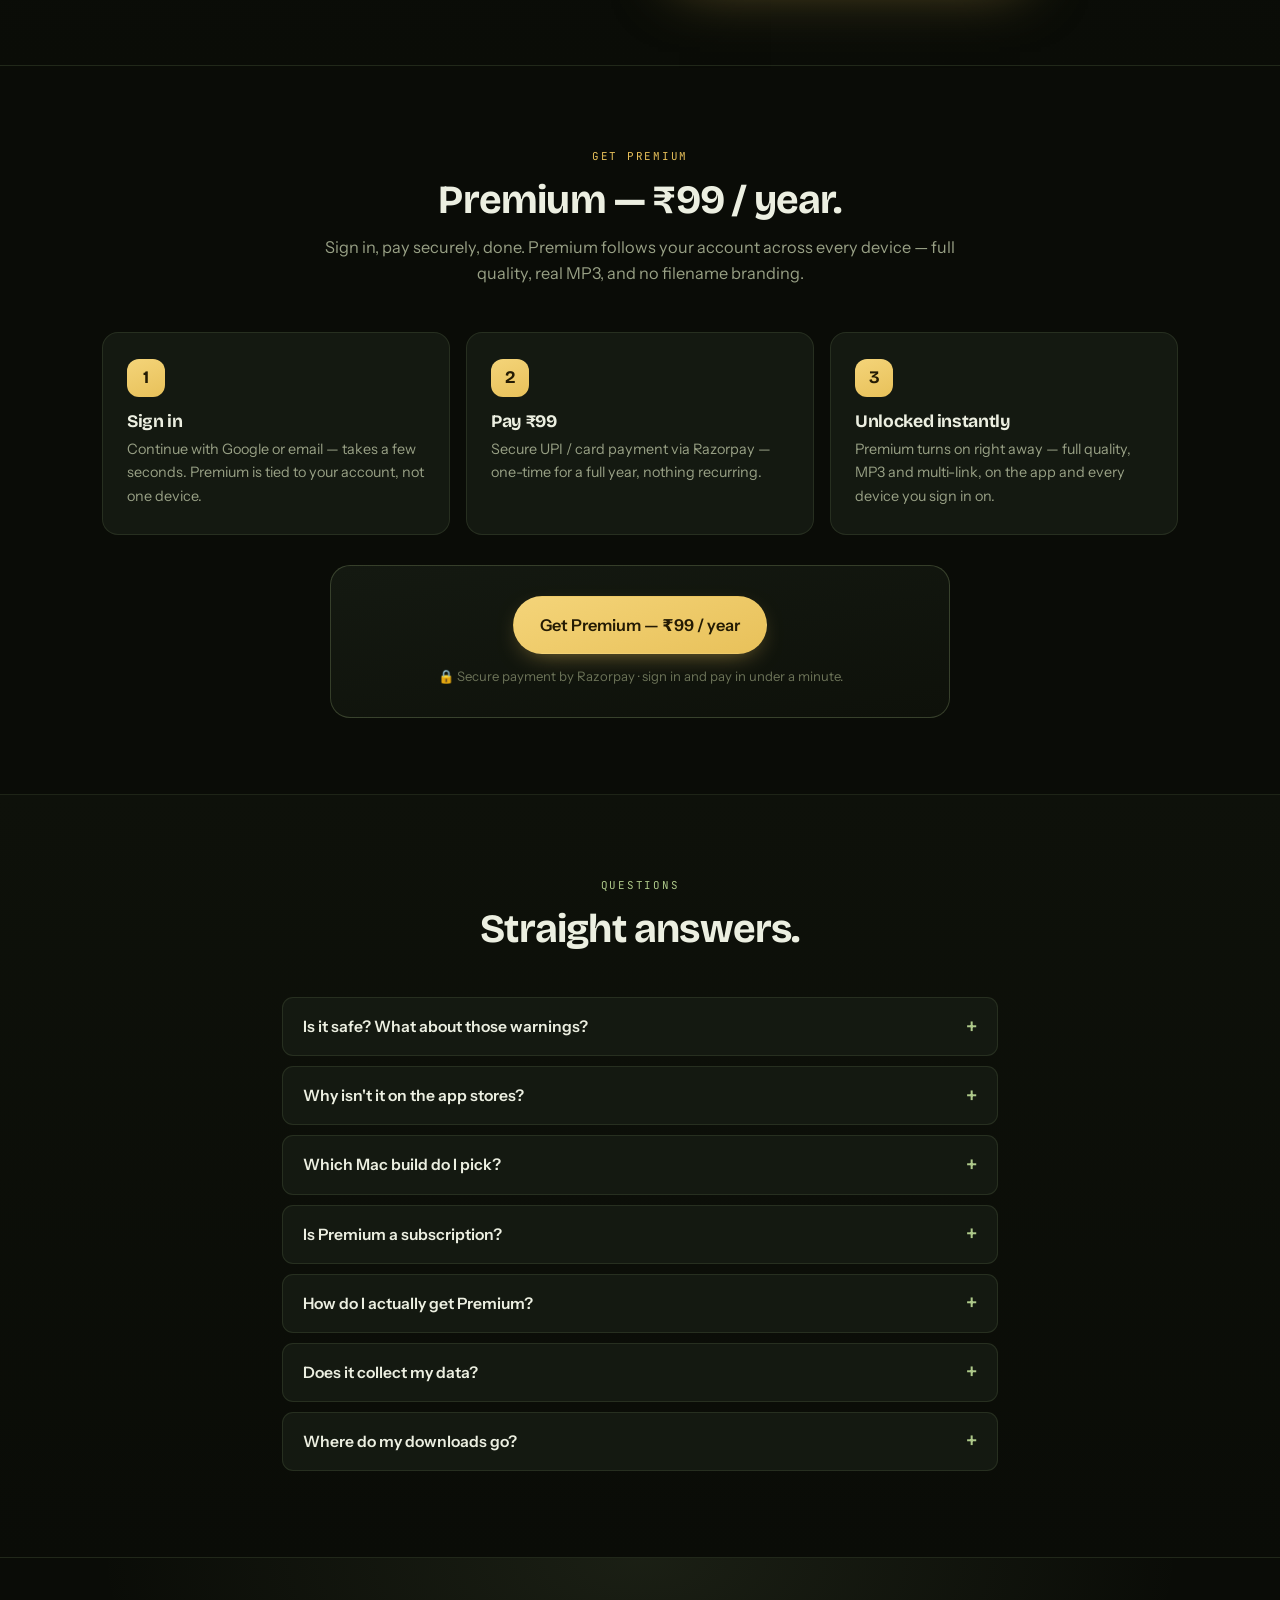
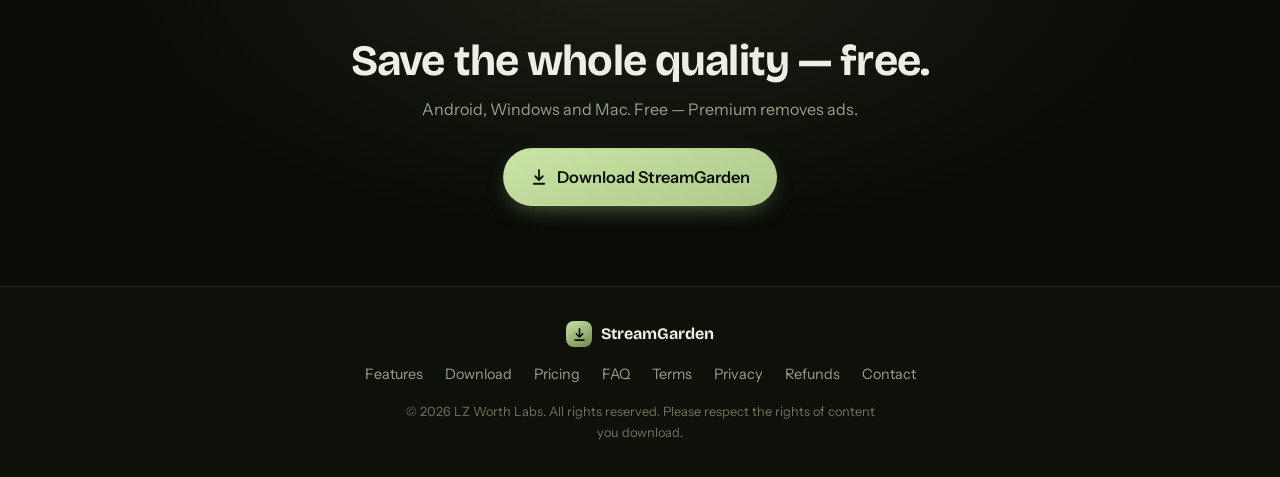
==== commit 1c5246a0: "Android v2.38 — Admin unlocks with a short PIN again (number keypad), protected by a lockout. Co-Aut" ====
--- a/index.html
+++ b/index.html
@@ -36,7 +36,7 @@
   "operatingSystem": "Android, Windows, macOS",
   "applicationCategory": "MultimediaApplication",
   "description": "Free video and audio downloader for Android, Windows and Mac. Save from YouTube, Instagram, TikTok, Facebook and more — every quality up to 4K, real MP3 with cover art.",
-  "softwareVersion": "2.37",
+  "softwareVersion": "2.38",
   "offers": { "@type": "Offer", "price": "0", "priceCurrency": "INR" },
   "publisher": { "@type": "Organization", "name": "LZ Worth Labs", "url": "https://streamgd.lzworth.in/" }
 }
@@ -216,7 +216,7 @@
           </ol>
           <a class="btn btn-sage dl-btn" href="StreamGarden.apk" download>
             <svg viewBox="0 0 24 24" fill="none" stroke="currentColor" stroke-width="2.4" stroke-linecap="round" stroke-linejoin="round"><path d="M12 3v12"/><path d="m7 11 5 5 5-5"/><path d="M5 21h14"/></svg>
-            Download APK · v2.37
+            Download APK · v2.38
           </a>
         </article>
 
